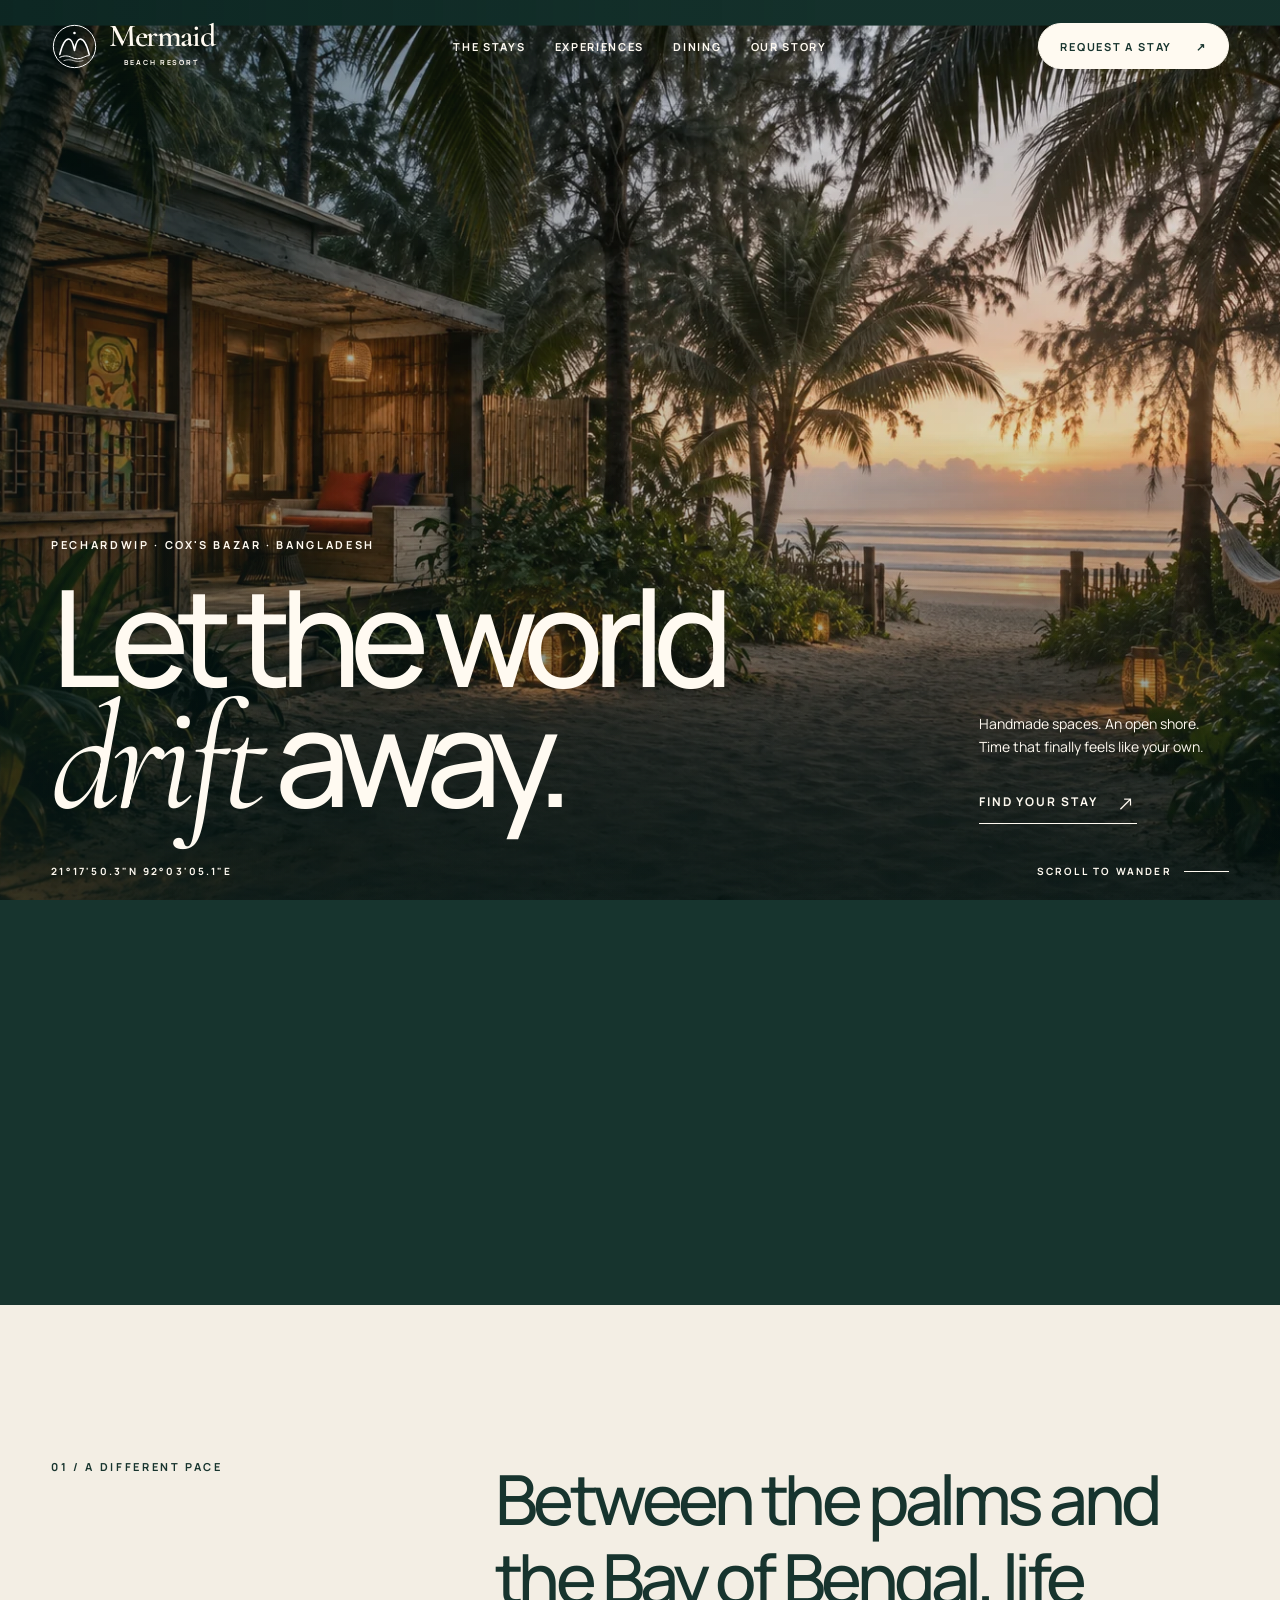
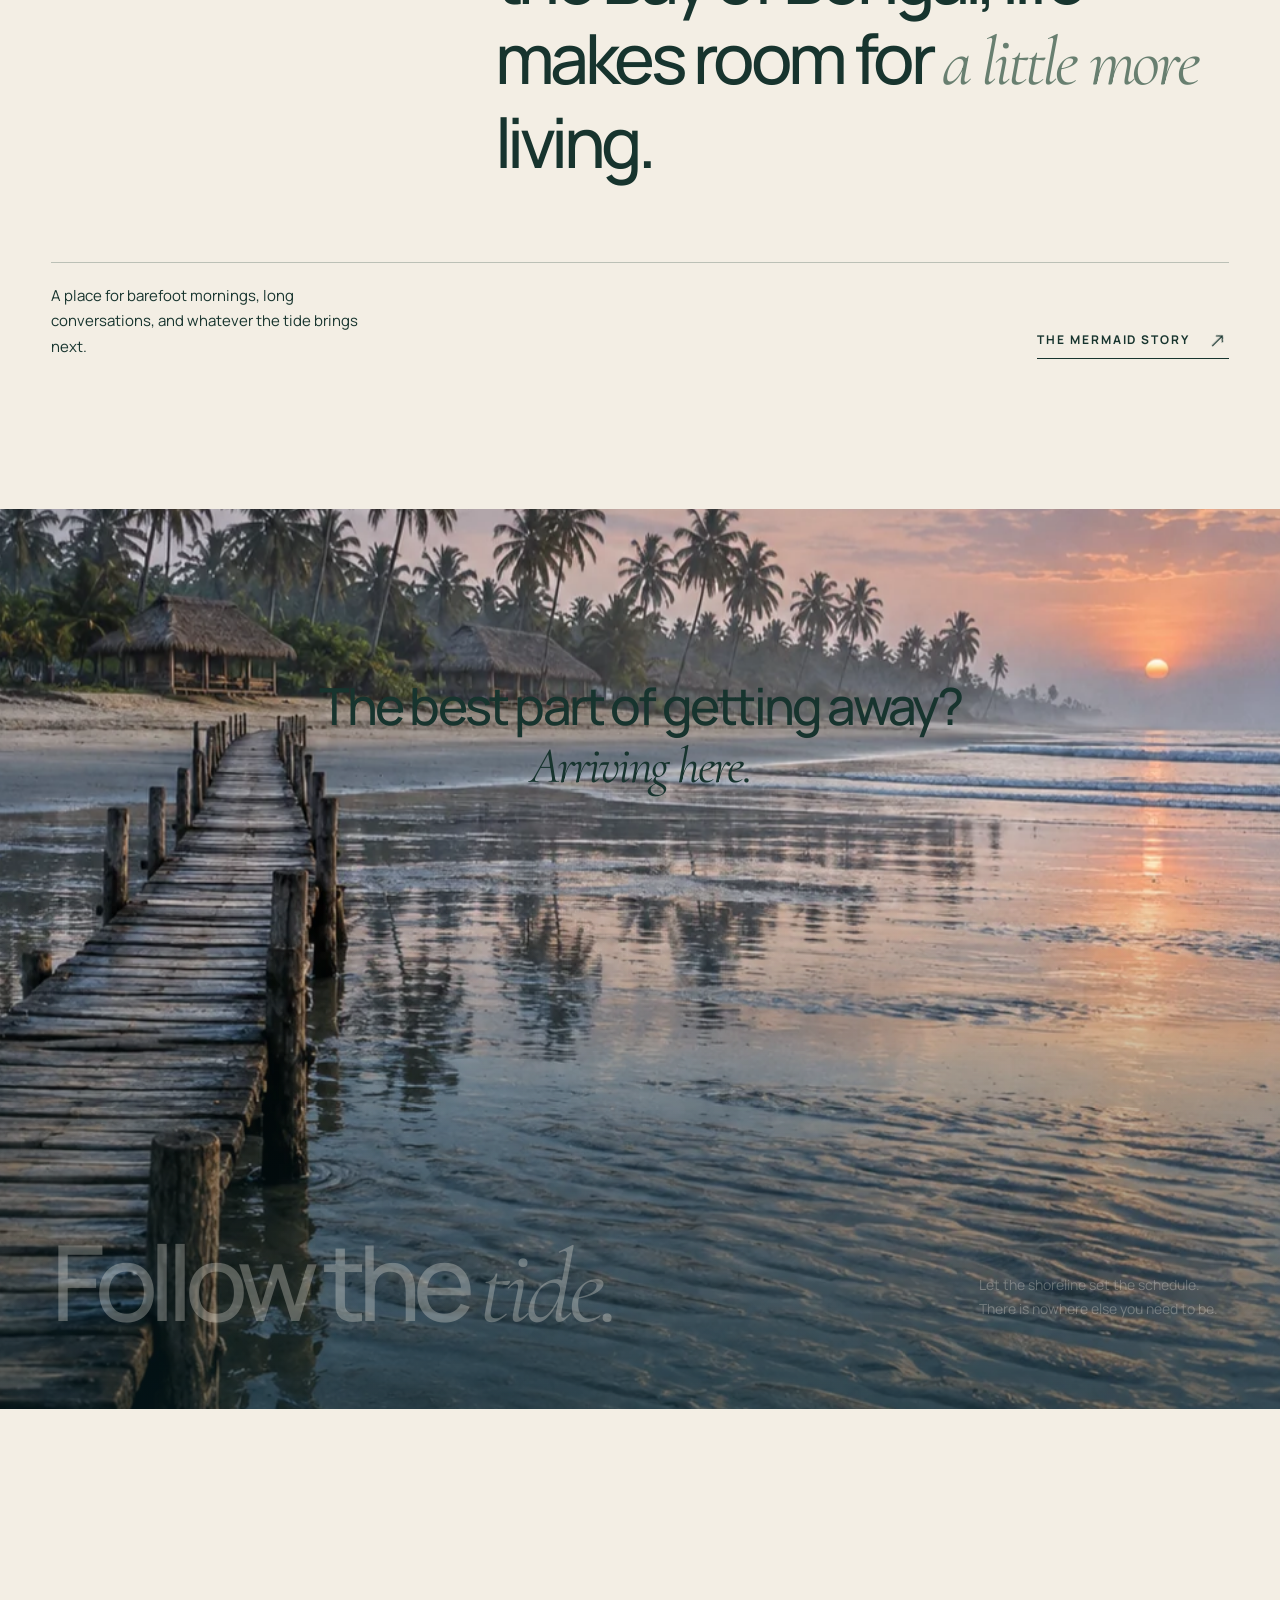
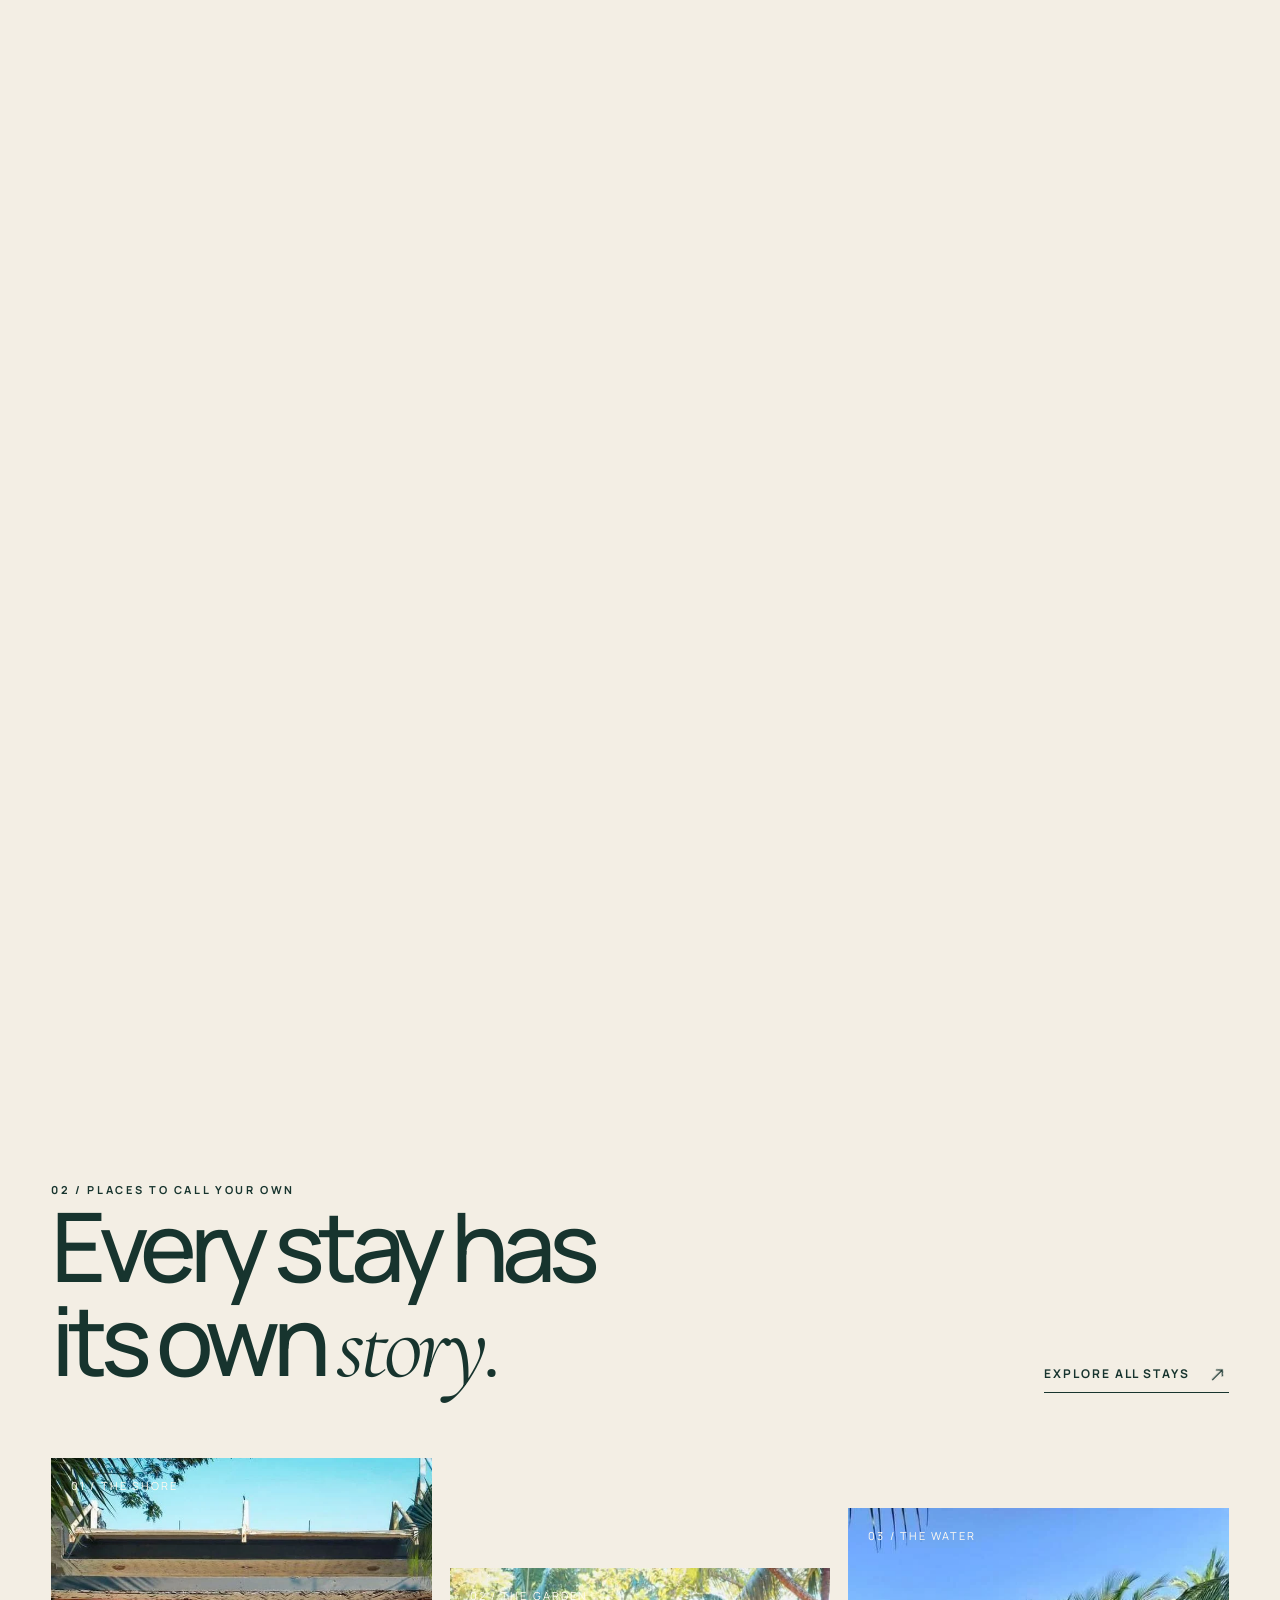
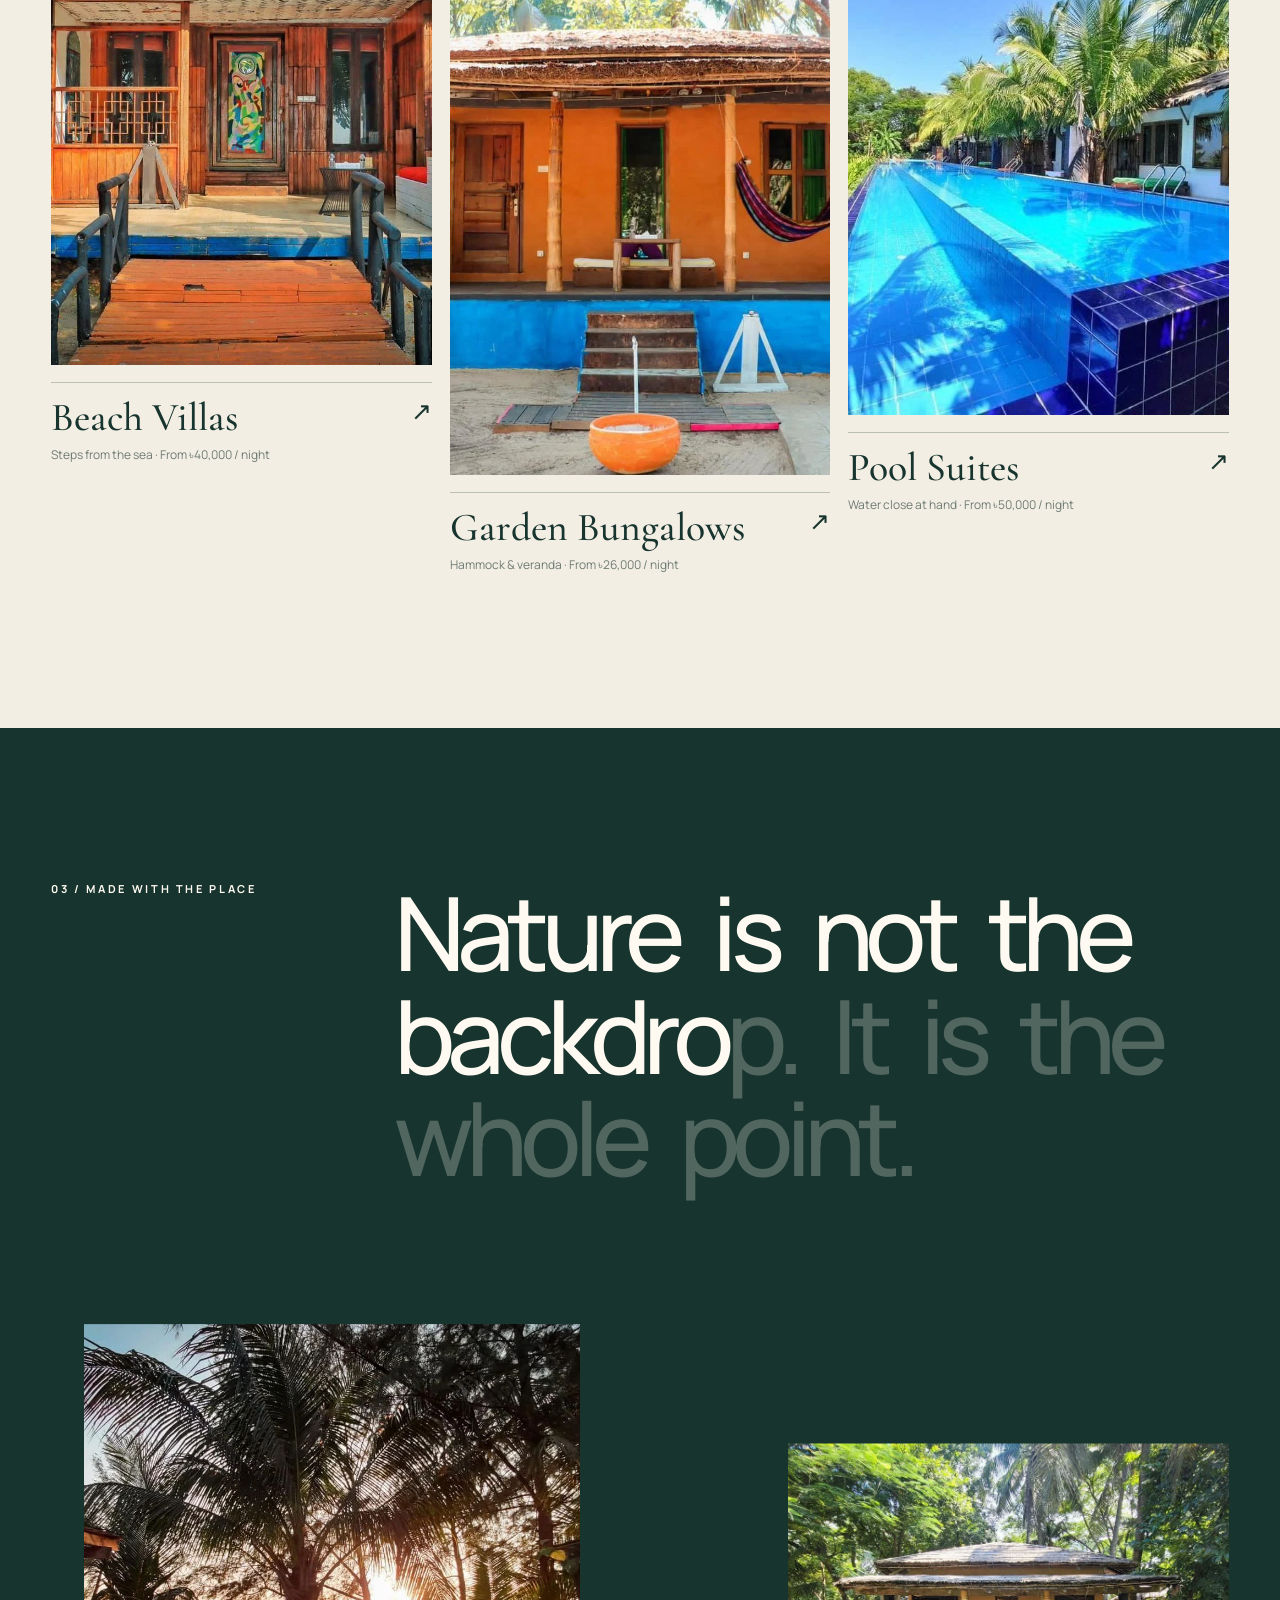
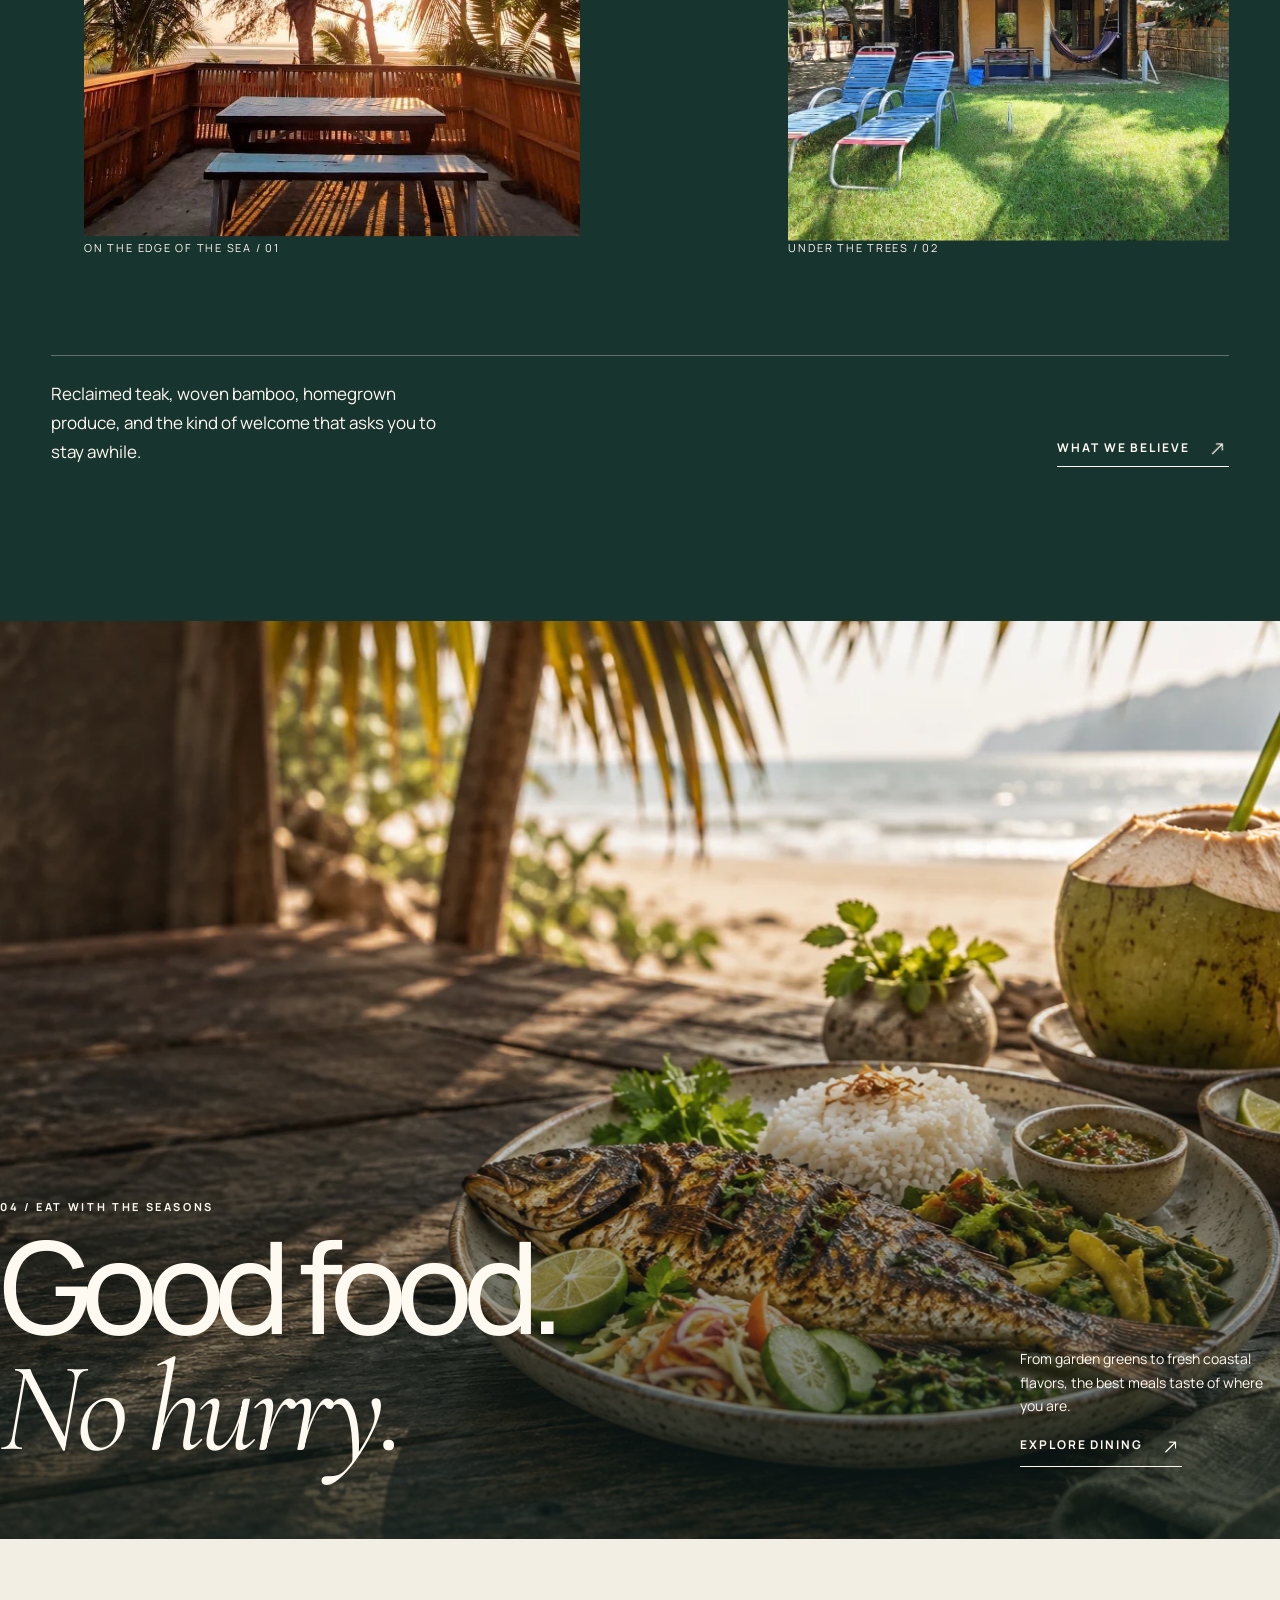
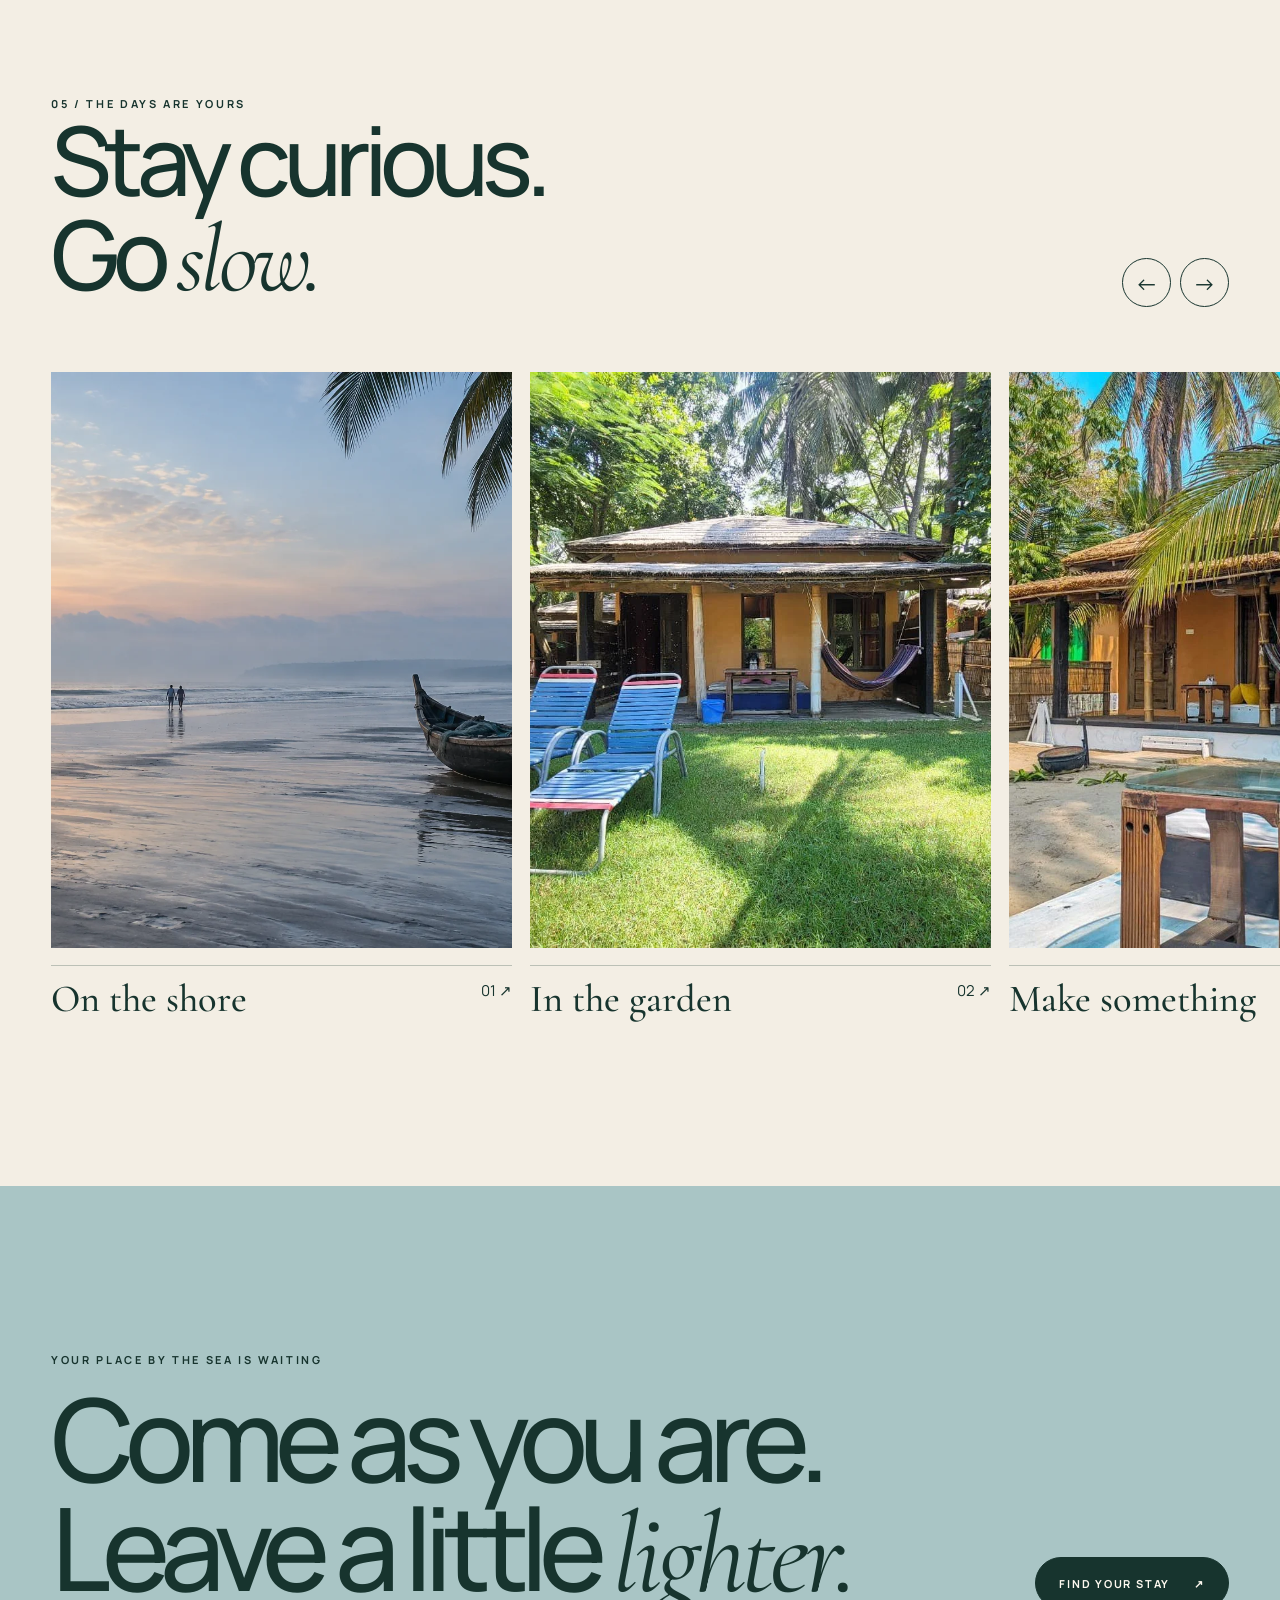
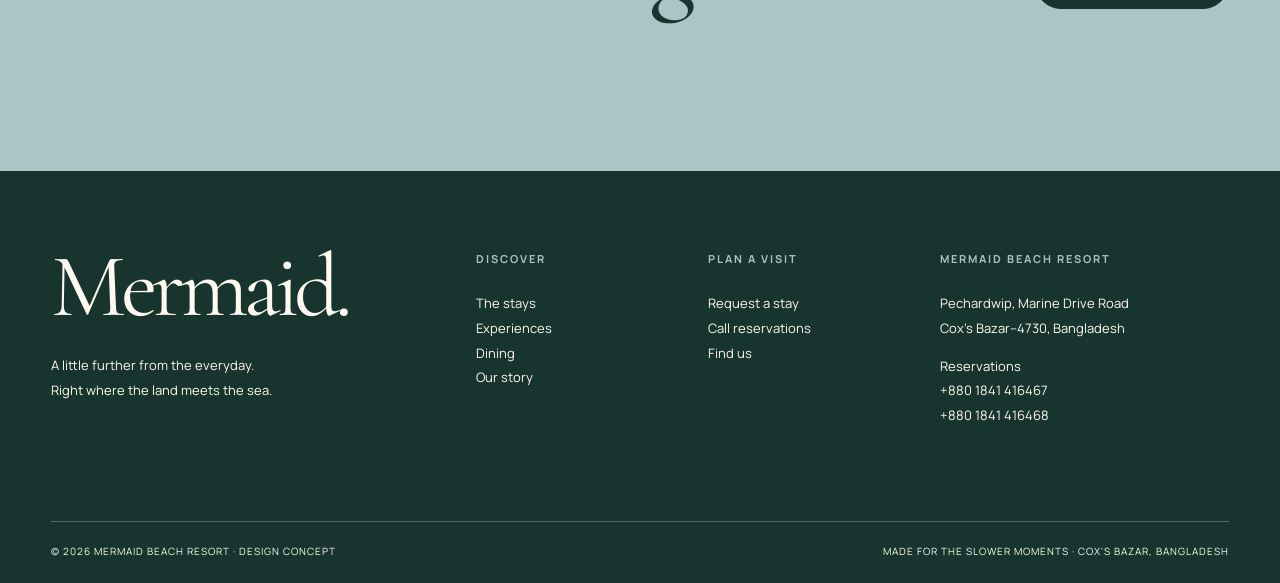
==== index.html @ ea6e07b0 "Build Mermaid Beach Resort redesign site" ====
<!doctype html>
<html lang="en">
<head>
  <meta charset="utf-8"><meta name="viewport" content="width=device-width,initial-scale=1">
  <meta name="theme-color" content="#17342e"><meta name="description" content="Mermaid Beach Resort in Cox's Bazar. Handmade villas, open sea, slow days and a stay shaped by nature.">
  <meta property="og:title" content="Mermaid Beach Resort — A little closer to quiet"><meta property="og:description" content="A nature-led beach retreat in Pechardwip, Cox's Bazar."><meta property="og:image" content="assets/img/01-dawn-hero.webp">
  <link rel="icon" href="assets/logo-mark.svg" type="image/svg+xml"><link rel="preconnect" href="https://fonts.googleapis.com"><link rel="preconnect" href="https://fonts.gstatic.com" crossorigin>
  <link rel="preload" as="image" href="assets/img/01-dawn-hero.webp"><link rel="stylesheet" href="css/tokens.css"><link rel="stylesheet" href="css/main.css">
  <title>Mermaid Beach Resort — Cox's Bazar</title>
</head>
<body data-page="home">
<header id="site-header"></header>
<main>
  <section class="hero" aria-labelledby="home-title">
    <div class="hero__sticky">
      <img class="hero__media" src="assets/img/01-dawn-hero.webp" alt="Campaign interpretation of a timber beach villa beneath palms at dawn" fetchpriority="high">
      <div class="hero__shade"></div>
      <div class="hero__content">
        <div><span class="eyebrow hero__eyebrow">Pechardwip · Cox's Bazar · Bangladesh</span><h1 id="home-title">Let the world<br><em class="serif">drift</em> away.</h1></div>
        <div class="hero__aside"><p>Handmade spaces. An open shore. Time that finally feels like your own.</p><a class="link-arrow" href="stays.html">Find your stay <span aria-hidden="true">→</span></a></div>
      </div>
      <div class="hero__bottom"><span>21°17'50.3"N 92°03'05.1"E</span><span class="hero__scroll">Scroll to wander</span></div>
    </div>
  </section>

  <section class="intro" aria-labelledby="welcome-title">
    <div class="container"><div class="intro__grid"><span class="eyebrow">01 / A different pace</span><p class="intro__copy reveal" id="welcome-title">Between the palms and the Bay of Bengal, life makes room for <em class="serif">a little more</em> living.</p></div><div class="intro__foot"><p>A place for barefoot mornings, long conversations, and whatever the tide brings next.</p><a class="link-arrow" href="story.html">The Mermaid story <span aria-hidden="true">→</span></a></div></div>
  </section>

  <section class="tide" aria-labelledby="tide-title">
    <div class="tide__sticky"><p class="tide__pretitle">The best part of getting away?<br><em class="serif">Arriving here.</em></p><div class="tide__portal"><img src="assets/img/02-tidal-shore.webp" alt="Campaign view of a quiet tidal shore at sunrise" loading="lazy"><div class="tide__overlay"></div></div><div class="tide__caption"><h2 id="tide-title">Follow the <em class="serif">tide.</em></h2><p>Let the shoreline set the schedule. There is nowhere else you need to be.</p></div></div>
  </section>

  <section class="stays-preview" aria-labelledby="stays-title">
    <div class="container"><div class="section-topline"><div><span class="eyebrow">02 / Places to call your own</span><h2 class="display reveal" id="stays-title">Every stay has<br>its own <em class="serif">story.</em></h2></div><a class="link-arrow" href="stays.html">Explore all stays <span aria-hidden="true">→</span></a></div>
      <div class="stays-grid">
        <a class="stay-tile" href="book.html?stay=beach-villa"><div class="stay-tile__media"><img src="assets/img/stay-beach-villa.webp" alt="Real photograph of a Mermaid Beach Villa timber entrance" loading="lazy"><span class="stay-tile__index">01 / THE SHORE</span></div><div class="stay-tile__info"><div><h3>Beach Villas</h3><p>Steps from the sea · From ৳40,000 / night</p></div><span aria-hidden="true">↗</span></div></a>
        <a class="stay-tile" href="book.html?stay=garden-bungalow"><div class="stay-tile__media"><img src="assets/img/stay-garden-bungalow.webp" alt="Real photograph of a Mermaid garden bungalow and its hammock" loading="lazy"><span class="stay-tile__index">02 / THE GARDEN</span></div><div class="stay-tile__info"><div><h3>Garden Bungalows</h3><p>Hammock & veranda · From ৳26,000 / night</p></div><span aria-hidden="true">↗</span></div></a>
        <a class="stay-tile" href="book.html?stay=pool-suite"><div class="stay-tile__media"><img src="assets/img/stay-pool-suite.webp" alt="Real photograph of the Mermaid pool and suite area" loading="lazy"><span class="stay-tile__index">03 / THE WATER</span></div><div class="stay-tile__info"><div><h3>Pool Suites</h3><p>Water close at hand · From ৳50,000 / night</p></div><span aria-hidden="true">↗</span></div></a>
      </div>
    </div>
  </section>

  <section class="ethos" aria-labelledby="ethos-title"><div class="container">
    <div class="ethos__head"><span class="eyebrow">03 / Made with the place</span><h2 id="ethos-title" data-char-emphasis>Nature is not the backdrop. It is the whole point.</h2></div>
    <div class="ethos__collage"><figure><img src="assets/img/story-villa-deck.webp" alt="Real beach-facing timber deck at Mermaid Beach Resort" loading="lazy" data-parallax="large"><figcaption>On the edge of the sea / 01</figcaption></figure><figure><img src="assets/img/story-garden.webp" alt="Real garden bungalow among trees at Mermaid Beach Resort" loading="lazy" data-parallax="small"><figcaption>Under the trees / 02</figcaption></figure></div>
    <div class="ethos__foot"><p>Reclaimed teak, woven bamboo, homegrown produce, and the kind of welcome that asks you to stay awhile.</p><a class="link-arrow" href="story.html">What we believe <span aria-hidden="true">→</span></a></div>
  </div></section>

  <section class="dining-feature" aria-labelledby="dining-title"><img class="dining-feature__image" src="assets/img/03-dining.webp" alt="Campaign photograph of a local fish meal beside the beach" loading="lazy"><div class="dining-feature__shade"></div><div class="dining-feature__content container"><div><span class="eyebrow">04 / Eat with the seasons</span><h2 id="dining-title">Good food.<br><em class="serif">No hurry.</em></h2></div><div class="dining-feature__right"><p>From garden greens to fresh coastal flavors, the best meals taste of where you are.</p><a class="link-arrow" href="dining.html">Explore dining <span aria-hidden="true">→</span></a></div></div></section>

  <section class="experiences" aria-labelledby="experience-title"><div class="container section-topline"><div><span class="eyebrow">05 / The days are yours</span><h2 class="display reveal" id="experience-title">Stay curious.<br>Go <em class="serif">slow.</em></h2></div><div class="rail-controls"><button type="button" data-rail-dir="-1" aria-label="Previous experiences">←</button><button type="button" data-rail-dir="1" aria-label="Next experiences">→</button></div></div>
    <div class="experience-rail" aria-label="Experience stories">
      <a class="experience-card" href="experiences.html#shore"><div class="experience-card__image"><img src="assets/img/04-coast.webp" alt="Campaign view of the quiet Cox's Bazar shoreline" loading="lazy"></div><div class="experience-card__meta"><h3>On the shore</h3><span>01 ↗</span></div></a>
      <a class="experience-card" href="experiences.html#garden"><div class="experience-card__image"><img src="assets/img/story-garden.webp" alt="Real garden and bungalow at Mermaid Beach Resort" loading="lazy"></div><div class="experience-card__meta"><h3>In the garden</h3><span>02 ↗</span></div></a>
      <a class="experience-card" href="experiences.html#make"><div class="experience-card__image"><img src="assets/img/story-hammock.webp" alt="Real outdoor seating and hammock space at Mermaid Beach Resort" loading="lazy"></div><div class="experience-card__meta"><h3>Make something</h3><span>03 ↗</span></div></a>
      <a class="experience-card" href="experiences.html#water"><div class="experience-card__image"><img src="assets/img/story-pool.webp" alt="Real swimming pool at Mermaid Beach Resort" loading="lazy"></div><div class="experience-card__meta"><h3>Into the blue</h3><span>04 ↗</span></div></a>
    </div>
  </section>

  <section class="footer-cta" aria-labelledby="home-cta"><div class="container footer-cta__grid"><div><span class="eyebrow">Your place by the sea is waiting</span><h2 id="home-cta">Come as you are.<br>Leave a little <em class="serif">lighter.</em></h2></div><a class="button button--dark" href="book.html">Find your stay <span aria-hidden="true">↗</span></a></div></section>
</main>
<footer id="site-footer"></footer>
<script defer src="assets/vendor/gsap.min.js"></script><script defer src="assets/vendor/ScrollTrigger.min.js"></script><script defer src="assets/vendor/lenis.min.js"></script><script defer src="js/main.js"></script>
</body></html>
---- css/tokens.css ----
:root {
  --color-primary: #17342e;
  --color-secondary: #f3eee4;
  --color-white: #fffaf1;
  --color-hotels: #687f70;
  --color-gastro: #c89c80;
  --color-leisure: #a9c5c5;
  --color-origins: #4f5644;
  --color-tertiary: #c98965;
  --color-muted: #6e7b73;
  --font-sans: "Manrope", Arial, sans-serif;
  --font-serif: "Cormorant Garamond", Georgia, serif;
  --ease-out: cubic-bezier(.05,.76,.38,1.015);
  --expo-in: cubic-bezier(.7,0,.84,0);
  --expo-in-out: cubic-bezier(.895,0,.18,1);
  --expo-out: cubic-bezier(.16,1,.3,1);
  --space-edge: clamp(22px, 4vw, 72px);
  --space-section: clamp(88px, 12vw, 210px);
  --text-body: clamp(15px, 1.08vw, 18px);
  --text-label: 11px;
  --text-display: clamp(76px, 10vw, 160px);
  --text-section: clamp(56px, 7.5vw, 118px);
}
---- css/main.css ----
@import url('https://fonts.googleapis.com/css2?family=Cormorant+Garamond:ital,wght@0,500;0,600;1,400;1,500&family=Manrope:wght@400;500;600;700&display=swap');
@import url('../assets/vendor/lenis.css');

*,*::before,*::after{box-sizing:border-box}
html{scroll-behavior:smooth}
html.lenis,html.lenis body{height:auto}
.lenis.lenis-smooth{scroll-behavior:auto!important}
body{margin:0;background:var(--color-secondary);color:var(--color-primary);font-family:var(--font-sans);font-size:var(--text-body);-webkit-font-smoothing:antialiased}
body.menu-open{overflow:hidden}
img{display:block;max-width:100%}
button,input,select,textarea{font:inherit}
button{cursor:pointer}
a{color:inherit;text-decoration:none}
:focus-visible{outline:2px solid var(--color-tertiary);outline-offset:4px}
::selection{background:var(--color-tertiary);color:var(--color-primary)}
.sr-only{position:absolute;width:1px;height:1px;padding:0;margin:-1px;overflow:hidden;clip:rect(0,0,0,0);white-space:nowrap;border:0}
.container{width:min(100% - 2*var(--space-edge),1540px);margin-inline:auto}
.eyebrow,.label{font-size:var(--text-label);font-weight:700;letter-spacing:.24em;text-transform:uppercase;line-height:1.5}
.serif{font-family:var(--font-serif);font-style:italic;font-weight:400;letter-spacing:-.045em}
.display{font-size:var(--text-section);font-weight:500;letter-spacing:-.075em;line-height:.98;margin:0}
.body-copy{font-size:clamp(16px,1.4vw,21px);line-height:1.7;max-width:44ch}
.link-arrow{display:inline-flex;align-items:center;gap:16px;font-size:12px;font-weight:700;letter-spacing:.16em;text-transform:uppercase;padding-bottom:10px;border-bottom:1px solid currentColor;transition:gap .4s var(--expo-out)}
.link-arrow:hover{gap:26px}
.link-arrow span:last-child{font-size:21px;font-weight:400;line-height:.5;transform:rotate(-45deg);display:inline-block}
.button{display:inline-flex;align-items:center;justify-content:center;gap:24px;border:1px solid currentColor;border-radius:999px;padding:16px 23px;min-height:52px;font-size:11px;font-weight:700;letter-spacing:.16em;text-transform:uppercase;transition:background .4s var(--expo-out),color .4s var(--expo-out),transform .4s var(--expo-out)}
.button:hover{transform:translateY(-3px)}
.button--dark{background:var(--color-primary);color:var(--color-white);border-color:var(--color-primary)}
.button--dark:hover{background:var(--color-hotels);border-color:var(--color-hotels)}
.button--light{background:var(--color-white);color:var(--color-primary);border-color:var(--color-white)}
.button--outline-light{color:var(--color-white)}

/* Global chrome — Rosa §00 + Amrit Palace §00 */
.site-header{position:fixed;z-index:100;top:0;left:0;right:0;height:92px;display:grid;grid-template-columns:1fr auto 1fr;align-items:center;gap:24px;padding:0 var(--space-edge);transition:height .4s var(--expo-out),background .4s var(--expo-out),color .4s var(--expo-out),transform .6s var(--expo-out);color:var(--color-primary)}
.site-header.is-hero{color:var(--color-white)}
.site-header.is-solid{height:76px;background:rgba(243,238,228,.94);backdrop-filter:blur(18px);box-shadow:0 1px 0 rgba(23,52,46,.11)}
.site-header.is-hidden{transform:translateY(-110%)}
.brand{display:inline-flex;align-items:center;gap:11px;min-width:max-content;width:max-content}
.brand__mark{width:47px;height:47px;object-fit:contain;transition:filter .4s var(--expo-out)}
.site-header.is-hero .brand__mark{filter:brightness(0) invert(1)}
.brand__text{font-family:var(--font-serif);font-size:32px;font-weight:600;letter-spacing:-.045em;line-height:.75}
.brand__text small{display:block;margin-top:11px;font-family:var(--font-sans);font-size:7px;font-style:normal;font-weight:700;letter-spacing:.27em;line-height:1.2;text-align:center}
.desktop-nav{display:flex;align-items:center;gap:clamp(18px,2.3vw,37px)}
.desktop-nav a{font-size:11px;font-weight:700;letter-spacing:.15em;text-transform:uppercase;position:relative;padding:10px 0}
.desktop-nav a::after{content:"";position:absolute;left:0;right:100%;bottom:5px;height:1px;background:currentColor;transition:right .4s var(--expo-out)}
.desktop-nav a:hover::after,.desktop-nav a[aria-current=page]::after{right:0}
.header-actions{display:flex;align-items:center;justify-self:end;gap:20px}
.header-book{background:var(--color-white);color:var(--color-primary);border-color:var(--color-white);padding:14px 21px;min-height:46px}
.site-header.is-solid .header-book{background:var(--color-primary);border-color:var(--color-primary);color:var(--color-white)}
.menu-toggle{display:none;align-items:center;gap:10px;background:none;border:0;color:inherit;font-size:11px;text-transform:uppercase;letter-spacing:.18em;font-weight:700;padding:10px}
.menu-toggle__lines{width:22px;display:grid;gap:5px}
.menu-toggle__lines span{display:block;width:100%;height:1px;background:currentColor;transition:transform .3s,opacity .3s}
.menu-open .menu-toggle__lines span:first-child{transform:translateY(3px) rotate(45deg)}
.menu-open .menu-toggle__lines span:last-child{transform:translateY(-3px) rotate(-45deg)}
.mobile-menu{position:fixed;z-index:90;inset:0;background:var(--color-primary);color:var(--color-white);display:flex;flex-direction:column;justify-content:center;padding:100px var(--space-edge) 40px;visibility:hidden;opacity:0;transform:translateY(-2%);transition:opacity .5s var(--expo-out),transform .5s var(--expo-out),visibility .5s}
.mobile-menu.is-open{visibility:visible;opacity:1;transform:none}
.mobile-menu nav{display:grid;gap:4px}
.mobile-menu nav a{font-family:var(--font-serif);font-size:clamp(44px,12vw,75px);line-height:1.06;border-bottom:1px solid rgba(255,250,241,.25)}
.mobile-menu__foot{margin-top:50px;font-size:12px;line-height:1.9}
.mobile-book{display:none}
.scroll-progress{position:fixed;z-index:80;top:0;left:0;width:0;height:2px;background:var(--color-tertiary);pointer-events:none}

/* Home §01 — cinematic opening from Rosa §01 */
.hero{height:145svh;position:relative;background:var(--color-primary);color:var(--color-white)}
.hero__sticky{height:100svh;position:sticky;top:0;overflow:hidden}
.hero__media,.hero__shade{position:absolute;inset:0;width:100%;height:100%}
.hero__media{object-fit:cover;object-position:center 45%}
.hero__shade{background:linear-gradient(90deg,rgba(4,26,24,.51) 0%,rgba(4,26,24,.13) 64%),linear-gradient(0deg,rgba(4,26,24,.6),transparent 52%)}
.hero__content{position:absolute;z-index:2;inset:auto var(--space-edge) 8.5vh;display:grid;grid-template-columns:minmax(0,1fr) 250px;gap:40px;align-items:end}
.hero__eyebrow{display:block;margin-bottom:26px}
.hero h1{font-size:clamp(78px,10.5vw,168px);line-height:.85;letter-spacing:-.085em;font-weight:500;margin:0;max-width:1050px}
.hero h1 .serif{font-size:1.14em}
.hero__aside{align-self:end;max-width:240px;font-size:14px;line-height:1.7}
.hero__aside p{margin:0 0 30px}
.hero__bottom{position:absolute;z-index:2;left:var(--space-edge);right:var(--space-edge);bottom:22px;display:flex;justify-content:space-between;font-size:10px;font-weight:700;letter-spacing:.22em;text-transform:uppercase}
.hero__scroll{display:flex;align-items:center;gap:12px}
.hero__scroll::after{content:"";width:45px;height:1px;background:currentColor}

/* Home §02 — paragraph headline from Rosa §03 */
.intro{padding:var(--space-section) 0 150px;min-height:80vh}
.intro__grid{display:grid;grid-template-columns:1fr 2fr;gap:6vw}
.intro__copy{font-size:clamp(37px,5.4vw,81px);line-height:1.15;letter-spacing:-.065em;font-weight:500;max-width:1100px;margin:0}
.intro__copy .serif{color:var(--color-hotels)}
.intro__foot{display:flex;justify-content:space-between;align-items:end;margin-top:80px;border-top:1px solid rgba(23,52,46,.25);padding-top:20px;gap:30px}
.intro__foot p{max-width:36ch;margin:0;font-size:15px;line-height:1.7}

/* Home §03 — tide portal from Rosa §01 and Serotoninn M07-c/d */
.tide{height:235svh;position:relative;background:var(--color-secondary)}
.tide__sticky{position:sticky;top:0;height:100svh;overflow:hidden;display:grid;place-items:center}
.tide__pretitle{position:absolute;z-index:1;top:13vh;text-align:center;max-width:800px;font-size:clamp(30px,4vw,60px);font-weight:500;line-height:1.1;letter-spacing:-.055em;padding-inline:24px}
.tide__portal{position:absolute;inset:0;clip-path:circle(150% at 50% 52%)}
.tide__portal img{width:100%;height:100%;object-fit:cover;object-position:center 55%}
.tide__overlay{position:absolute;inset:0;background:linear-gradient(0deg,rgba(6,33,39,.55),transparent 60%)}
.tide__caption{position:absolute;z-index:2;bottom:11vh;left:var(--space-edge);right:var(--space-edge);color:var(--color-white);display:flex;justify-content:space-between;align-items:end;gap:30px}
.tide__caption h2{font-size:clamp(50px,8.2vw,126px);line-height:.9;letter-spacing:-.08em;font-weight:500;margin:0;max-width:880px}
.tide__caption p{max-width:250px;font-size:14px;line-height:1.7}

/* Home §04 / Stays — property cards from Rosa §02 */
.stays-preview{padding:var(--space-section) 0;background:var(--color-secondary)}
.section-topline{display:flex;align-items:end;justify-content:space-between;gap:30px;margin-bottom:65px}
.section-topline .display{max-width:900px}
.stays-grid{display:grid;grid-template-columns:repeat(3,minmax(0,1fr));gap:18px;align-items:start}
.stay-tile{display:block}
.stay-tile:nth-child(2){margin-top:110px}
.stay-tile:nth-child(3){margin-top:50px}
.stay-tile__media{position:relative;aspect-ratio:3/4;overflow:hidden;background:#d7d3c6}
.stay-tile__media img{height:100%;width:100%;object-fit:cover;transition:transform 1.4s var(--expo-out)}
.stay-tile:hover .stay-tile__media img{transform:scale(1.06)}
.stay-tile__index{position:absolute;top:20px;left:20px;color:var(--color-white);font-size:11px;letter-spacing:.19em}
.stay-tile__info{border-top:1px solid rgba(23,52,46,.25);margin-top:17px;padding-top:15px;display:flex;justify-content:space-between;gap:20px}
.stay-tile__info h3{font-family:var(--font-serif);font-size:clamp(28px,3.1vw,48px);font-weight:500;line-height:1;margin:0 0 7px}
.stay-tile__info p{font-size:12px;line-height:1.6;margin:0;color:var(--color-muted)}
.stay-tile__info span{font-size:25px;line-height:1}

/* Home §05 — one dark chapter from Rosa §05 */
.ethos{padding:var(--space-section) 0;background:var(--color-primary);color:var(--color-white);overflow:hidden}
.ethos__head{display:grid;grid-template-columns:1fr 3fr;gap:5vw;align-items:start}
.ethos__head h2{font-size:clamp(55px,8vw,128px);line-height:1;letter-spacing:-.075em;font-weight:500;max-width:1150px;margin:0}
.ethos__head h2 .word{display:inline-block;white-space:nowrap;margin-right:.22em}
.ethos__head h2 .serif{color:var(--color-leisure)}
.ethos__collage{display:grid;grid-template-columns:1.2fr .8fr;gap:6vw;align-items:end;margin-top:110px}
.ethos__collage figure{margin:0}
.ethos__collage figure:first-child{width:75%;margin-left:5%}
.ethos__collage figure:last-child{width:100%;margin-top:130px}
.ethos__collage img{width:100%;height:clamp(320px,40vw,650px);object-fit:cover}
.ethos__collage figure:last-child img{height:clamp(250px,31vw,450px)}
.ethos__collage figcaption{font-size:11px;text-transform:uppercase;letter-spacing:.16em;margin-top:15px}
.ethos__foot{display:flex;justify-content:space-between;align-items:end;gap:30px;border-top:1px solid rgba(255,250,241,.3);margin-top:100px;padding-top:24px}
.ethos__foot p{max-width:40ch;font-size:17px;line-height:1.7;margin:0}

/* Home §06 — sensory dining from Rosa §07 */
.dining-feature{min-height:102svh;position:relative;display:flex;align-items:end;background:var(--color-gastro);color:var(--color-white);overflow:hidden}
.dining-feature__image,.dining-feature__shade{position:absolute;inset:0;width:100%;height:100%}
.dining-feature__image{object-fit:cover}
.dining-feature__shade{background:linear-gradient(0deg,rgba(13,31,29,.72),transparent 65%)}
.dining-feature__content{position:relative;z-index:2;width:100%;padding-bottom:8vh;display:flex;align-items:end;justify-content:space-between;gap:40px}
.dining-feature h2{font-size:clamp(65px,10vw,150px);line-height:.9;letter-spacing:-.08em;font-weight:500;margin:12px 0 0}
.dining-feature__right{max-width:260px;font-size:14px;line-height:1.7}

/* Home §07 — experience rail from Rosa §08 */
.experiences{padding:var(--space-section) 0;background:var(--color-secondary)}
.experience-rail{display:flex;gap:18px;overflow-x:auto;scroll-snap-type:x mandatory;overscroll-behavior-inline:contain;scrollbar-width:none;padding:0 var(--space-edge) 14px;cursor:grab}
.experience-rail::-webkit-scrollbar{display:none}
.experience-rail.is-dragging{cursor:grabbing;scroll-snap-type:none}
.experience-card{min-width:min(36vw,510px);max-width:510px;scroll-snap-align:center;display:block}
.experience-card__image{aspect-ratio:4/5;overflow:hidden;background:#d9d4ca}
.experience-card__image img{width:100%;height:100%;object-fit:cover;transition:transform 1.4s var(--expo-out)}
.experience-card:hover img{transform:scale(1.05)}
.experience-card__meta{display:flex;justify-content:space-between;margin-top:17px;border-top:1px solid rgba(23,52,46,.25);padding-top:14px}
.experience-card h3{font-family:var(--font-serif);font-size:clamp(30px,3vw,45px);font-weight:500;line-height:1;margin:0}
.rail-controls{display:flex;gap:9px}
.rail-controls button{width:49px;height:49px;border-radius:50%;border:1px solid var(--color-primary);background:none;color:var(--color-primary);font-size:23px;transition:background .4s,color .4s}
.rail-controls button:hover{background:var(--color-primary);color:var(--color-white)}

/* Subpage hero and editorial chapters */
.page-hero{min-height:88svh;position:relative;color:var(--color-white);background:var(--color-primary);display:flex;align-items:end;overflow:hidden}
.page-hero--short{min-height:65svh}
.page-hero__media,.page-hero__shade{position:absolute;inset:0;width:100%;height:100%}
.page-hero__media{object-fit:cover}
.page-hero__shade{background:linear-gradient(0deg,rgba(7,30,29,.78),rgba(7,30,29,.12) 65%),linear-gradient(90deg,rgba(7,30,29,.25),transparent)}
.page-hero__content{position:relative;z-index:2;padding-bottom:8vh}
.page-hero h1{font-size:clamp(72px,10vw,158px);font-weight:500;letter-spacing:-.085em;line-height:.88;margin:20px 0 0;max-width:1100px}
.page-hero__bottom{display:flex;justify-content:space-between;align-items:end;gap:25px;margin-top:35px}
.page-hero__bottom p{font-size:15px;line-height:1.7;max-width:400px;margin:0}
.editorial-intro{padding:var(--space-section) 0;display:grid;grid-template-columns:1fr 2fr;gap:7vw}
.editorial-intro p{font-size:clamp(31px,4.4vw,68px);line-height:1.17;letter-spacing:-.055em;margin:0;max-width:950px}
.editorial-intro p .serif{color:var(--color-hotels)}
.page-section{padding:var(--space-section) 0}
.page-section--light{background:var(--color-white)}
.page-section--dark{background:var(--color-primary);color:var(--color-white)}
.two-col{display:grid;grid-template-columns:1fr 1fr;gap:clamp(30px,6vw,110px);align-items:center}
.two-col--reverse > :first-child{order:2}
.two-col__image{width:100%;aspect-ratio:4/5;object-fit:cover}
.two-col__copy .display{margin:16px 0 30px}
.two-col__copy p{line-height:1.75;max-width:48ch}
.feature-meta{display:flex;gap:30px;flex-wrap:wrap;border-top:1px solid currentColor;padding-top:18px;margin-top:35px;font-size:11px;font-weight:700;text-transform:uppercase;letter-spacing:.13em}
.section-divider{height:1px;background:rgba(23,52,46,.2);margin:0 var(--space-edge)}

/* Stays catalogue */
.filter-row{display:flex;flex-wrap:wrap;gap:9px;margin-bottom:70px}
.filter-row button{border:1px solid rgba(23,52,46,.3);background:transparent;color:var(--color-primary);border-radius:999px;padding:13px 18px;font-size:11px;text-transform:uppercase;letter-spacing:.16em;font-weight:700;transition:background .35s,color .35s}
.filter-row button:hover,.filter-row button.is-active{background:var(--color-primary);color:var(--color-white)}
.stay-list{display:grid;gap:150px}
.stay-entry{display:grid;grid-template-columns:1.15fr .85fr;gap:clamp(30px,7vw,120px);align-items:center}
.stay-entry:nth-child(even) .stay-entry__media{order:2}
.stay-entry[hidden]{display:none}
.stay-entry__media{position:relative;overflow:hidden}
.stay-entry__media img{width:100%;aspect-ratio:6/5;object-fit:cover;transition:transform 1.4s var(--expo-out)}
.stay-entry:hover img{transform:scale(1.035)}
.stay-entry__media span{position:absolute;top:18px;left:18px;color:var(--color-white);font-size:12px;letter-spacing:.2em}
.stay-entry__copy h2{font-family:var(--font-serif);font-size:clamp(51px,6vw,92px);font-weight:500;line-height:.95;letter-spacing:-.045em;margin:16px 0 24px}
.stay-entry__copy p{line-height:1.75;max-width:47ch}
.stay-entry__details{display:flex;flex-wrap:wrap;gap:10px;margin:25px 0}
.stay-entry__details span{border:1px solid rgba(23,52,46,.2);border-radius:50px;padding:9px 12px;font-size:11px}
.stay-entry__bottom{display:flex;align-items:end;justify-content:space-between;gap:20px;border-top:1px solid rgba(23,52,46,.25);padding-top:20px;margin-top:35px}
.stay-entry__price{font-family:var(--font-serif);font-size:34px;line-height:.9}
.stay-entry__price small{display:block;font-family:var(--font-sans);font-size:10px;letter-spacing:.12em;text-transform:uppercase;margin-bottom:7px}
.pricing-note{font-size:12px;line-height:1.6;color:var(--color-muted);margin-top:95px}

/* Experiences / Dining / Story editorial systems */
.story-grid{display:grid;grid-template-columns:1fr 1fr;gap:clamp(20px,4vw,70px);align-items:start}
.story-grid figure{margin:0}
.story-grid figure:nth-child(even){margin-top:120px}
.story-grid img{width:100%;aspect-ratio:4/5;object-fit:cover}
.story-grid figcaption{margin-top:13px;font-size:11px;font-weight:700;letter-spacing:.17em;text-transform:uppercase}
.editorial-quote{padding:var(--space-section) var(--space-edge);text-align:center;background:var(--color-leisure)}
.editorial-quote p{font-family:var(--font-serif);font-style:italic;font-size:clamp(49px,7vw,105px);letter-spacing:-.05em;line-height:.98;margin:0 auto;max-width:15ch}
.package-grid{display:grid;grid-template-columns:repeat(2,minmax(0,1fr));gap:1px;background:rgba(23,52,46,.2);border:1px solid rgba(23,52,46,.2)}
.package-card{background:var(--color-secondary);padding:clamp(30px,4vw,65px);min-height:320px;display:flex;flex-direction:column;align-items:flex-start}
.package-card h3{font-family:var(--font-serif);font-size:clamp(40px,5vw,70px);line-height:1;margin:20px 0 12px;font-weight:500}
.package-card p{max-width:45ch;line-height:1.7}
.package-card .link-arrow{margin-top:auto}
.numbered-list{list-style:none;padding:0;margin:60px 0 0}
.numbered-list li{display:grid;grid-template-columns:90px 1fr;gap:25px;border-top:1px solid rgba(23,52,46,.25);padding:30px 0;font-size:clamp(25px,3vw,44px);letter-spacing:-.04em}
.numbered-list li small{font-size:11px;letter-spacing:.15em;align-self:start;text-transform:uppercase}

/* Booking solution */
.booking-page{background:var(--color-secondary)}
.booking-shell{padding:150px 0 var(--space-section);display:grid;grid-template-columns:minmax(0,1.5fr) minmax(300px,.7fr);gap:clamp(40px,7vw,130px);align-items:start}
.booking-head h1{font-size:clamp(61px,7.4vw,116px);letter-spacing:-.075em;line-height:.94;margin:20px 0 24px;font-weight:500}
.booking-head p{line-height:1.7;max-width:55ch}
.booking-form{margin-top:70px;display:grid;gap:52px}
.form-step{border-top:1px solid rgba(23,52,46,.28);padding-top:20px}
.form-step__head{display:flex;align-items:baseline;gap:28px;margin-bottom:25px}
.form-step__head span{font-size:11px;letter-spacing:.15em}
.form-step__head h2{font-family:var(--font-serif);font-size:clamp(36px,4vw,61px);font-weight:500;line-height:1;margin:0}
.field-grid{display:grid;grid-template-columns:1fr 1fr;gap:18px}
.field-grid .field--full{grid-column:1/-1}
.field{display:grid;gap:10px}
.field label{font-size:11px;font-weight:700;letter-spacing:.16em;text-transform:uppercase}
.field input,.field select,.field textarea{width:100%;border:1px solid rgba(23,52,46,.28);background:rgba(255,250,241,.6);color:var(--color-primary);padding:17px 16px;border-radius:0;outline:none;min-height:58px}
.field textarea{min-height:150px;resize:vertical}
.field input:focus,.field select:focus,.field textarea:focus{border-color:var(--color-primary);box-shadow:0 0 0 1px var(--color-primary)}
.field__hint{font-size:12px;color:var(--color-muted);line-height:1.5}
.booking-summary{position:sticky;top:112px;background:var(--color-primary);color:var(--color-white);padding:clamp(28px,3vw,50px)}
.booking-summary__image{width:100%;aspect-ratio:5/4;object-fit:cover;margin:25px 0}
.booking-summary h2{font-family:var(--font-serif);font-size:clamp(38px,4vw,55px);font-weight:500;line-height:1;margin:0 0 20px}
.summary-line{display:flex;justify-content:space-between;gap:15px;padding:15px 0;border-top:1px solid rgba(255,250,241,.25);font-size:12px}
.summary-line strong{font-weight:600;text-align:right}
.summary-total{font-family:var(--font-serif);font-size:39px;font-weight:500;line-height:1.2}
.summary-note,.booking-disclaimer{font-size:12px;line-height:1.65;opacity:.8}
.booking-warning{color:#9b452c;font-size:13px;line-height:1.5;min-height:20px}
.booking-submit{width:100%;border:0;margin-top:10px}
.booking-help{display:flex;flex-wrap:wrap;gap:25px;margin-top:40px;font-size:13px}

/* Footer */
.footer-cta{padding:var(--space-section) 0;background:var(--color-leisure);min-height:65svh;display:flex;align-items:center}
.footer-cta__grid{display:grid;grid-template-columns:1fr auto;gap:50px;align-items:end}
.footer-cta h2{font-size:clamp(65px,9vw,145px);line-height:.94;letter-spacing:-.08em;font-weight:500;max-width:1050px;margin:15px 0 0}
.site-footer{background:var(--color-primary);color:var(--color-white);padding:80px 0 25px}
.footer-grid{display:grid;grid-template-columns:2fr 1fr 1fr 1.5fr;gap:40px}
.site-footer .footer-brand{font-family:var(--font-serif);font-size:clamp(53px,7vw,110px);line-height:.8;letter-spacing:-.06em;margin:0 0 30px}
.site-footer h3{font-size:11px;text-transform:uppercase;letter-spacing:.18em;font-weight:700;margin:0 0 25px;color:var(--color-leisure)}
.site-footer p,.site-footer li{font-size:13px;line-height:1.9;max-width:35ch}
.site-footer ul{list-style:none;padding:0;margin:0}
.site-footer a:hover{color:var(--color-tertiary)}
.footer-bottom{border-top:1px solid rgba(255,250,241,.25);display:flex;justify-content:space-between;gap:20px;padding-top:22px;margin-top:80px;font-size:10px;letter-spacing:.1em;text-transform:uppercase}

@media(max-width:1050px){
  .desktop-nav{gap:16px}.desktop-nav a{font-size:10px}.brand__text{font-size:28px}.brand__mark{width:40px;height:40px}
  .hero__content{grid-template-columns:minmax(0,1fr) 180px}.hero h1{font-size:10vw}
  .experience-card{min-width:45vw}
}
@media(max-width:800px){
  .site-header{height:76px;grid-template-columns:1fr auto}.desktop-nav,.header-book{display:none}.menu-toggle{display:flex}.site-header.is-solid{height:70px}
  .mobile-book{display:flex;position:fixed;z-index:85;bottom:15px;left:50%;transform:translateX(-50%);width:calc(100% - 30px);justify-content:space-between;box-shadow:0 12px 45px rgba(10,35,30,.25)}
  .hero{height:125svh}.hero__content{grid-template-columns:1fr;gap:0;bottom:12vh}.hero h1{font-size:clamp(68px,12vw,105px)}.hero__aside{display:none}
  .intro__grid,.editorial-intro{grid-template-columns:1fr;gap:40px}.intro{min-height:0;padding-bottom:100px}
  .tide__caption{display:block}.tide__caption p{margin-top:25px}
  .stays-grid{grid-template-columns:repeat(2,1fr)}.stay-tile:nth-child(3){margin-top:0}.stay-tile:nth-child(2){margin-top:70px}
  .ethos__head{grid-template-columns:1fr;gap:45px}.ethos__collage{margin-top:80px}
  .dining-feature__content{display:block}.dining-feature__right{margin-top:24px}
  .footer-grid{grid-template-columns:1.5fr 1fr;gap:50px}
  .booking-shell{grid-template-columns:1fr;padding-top:125px}.booking-summary{position:static;max-width:560px}
}
@media(max-width:600px){
  :root{--space-edge:20px;--space-section:95px}
  .brand__text{font-size:27px}.brand__mark{width:37px;height:37px}
  .hero__content{bottom:13vh}.hero__eyebrow{font-size:9px}.hero h1{font-size:clamp(66px,15vw,94px);line-height:.9;max-width:560px}.hero__bottom{bottom:85px;font-size:8px}
  .intro__copy{font-size:clamp(35px,9vw,53px)}.intro__foot{display:block;margin-top:50px}.intro__foot .link-arrow{margin-top:24px}
  .tide{height:175svh}.tide__pretitle{top:17vh;font-size:34px}.tide__caption{bottom:18vh}.tide__caption h2{font-size:clamp(50px,13vw,74px)}
  .section-topline{align-items:start;display:block;margin-bottom:40px}.section-topline .link-arrow,.rail-controls{margin-top:32px}
  .stays-grid{grid-template-columns:1fr;gap:55px}.stay-tile:nth-child(2),.stay-tile:nth-child(3){margin-top:0}.stay-tile__media{aspect-ratio:4/4.5}.stay-tile__info h3{font-size:38px}
  .ethos__head h2{font-size:clamp(50px,12vw,75px)}.ethos__collage{grid-template-columns:1fr 1fr;gap:10px;margin-top:70px}.ethos__collage figure:first-child{width:100%;margin:0}.ethos__collage figure:last-child{margin:100px 0 0}.ethos__collage img{height:280px}.ethos__collage figure:last-child img{height:210px}.ethos__foot{display:block;margin-top:55px}.ethos__foot .link-arrow{margin-top:22px}
  .dining-feature{min-height:85svh}.dining-feature__content{padding-bottom:14vh}.dining-feature h2{font-size:clamp(64px,14vw,90px)}
  .experience-card{min-width:78vw}.experience-card h3{font-size:35px}
  .page-hero{min-height:77svh}.page-hero--short{min-height:50svh}.page-hero h1{font-size:clamp(62px,14vw,88px)}.page-hero__bottom{display:block}.page-hero__bottom p{margin-top:20px}
  .editorial-intro p{font-size:clamp(35px,9vw,55px)}
  .two-col,.stay-entry,.story-grid{grid-template-columns:1fr}.two-col--reverse>:first-child{order:0}.stay-entry:nth-child(even) .stay-entry__media{order:0}.stay-list{gap:100px}.stay-entry__copy h2{font-size:clamp(48px,12vw,72px)}
  .story-grid figure:nth-child(even){margin-top:0}.story-grid{gap:45px}.package-grid{grid-template-columns:1fr}.package-card{min-height:250px}.numbered-list li{grid-template-columns:55px 1fr}
  .footer-cta{min-height:0}.footer-cta__grid{grid-template-columns:1fr;gap:30px}.footer-cta h2{font-size:clamp(62px,13vw,85px)}.footer-grid{grid-template-columns:1fr 1fr;gap:45px 18px}.footer-grid>div:first-child{grid-column:1/-1}.footer-bottom{display:block;line-height:1.8}.site-footer{padding-bottom:105px}
  .field-grid{grid-template-columns:1fr}.field-grid .field--full{grid-column:auto}.booking-form{margin-top:45px}.booking-shell{gap:55px}.booking-head h1{font-size:65px}
}
@media(prefers-reduced-motion:reduce){*,*::before,*::after{scroll-behavior:auto!important;animation-duration:.01ms!important;transition-duration:.01ms!important}.hero{height:100svh}.tide{height:100svh}}
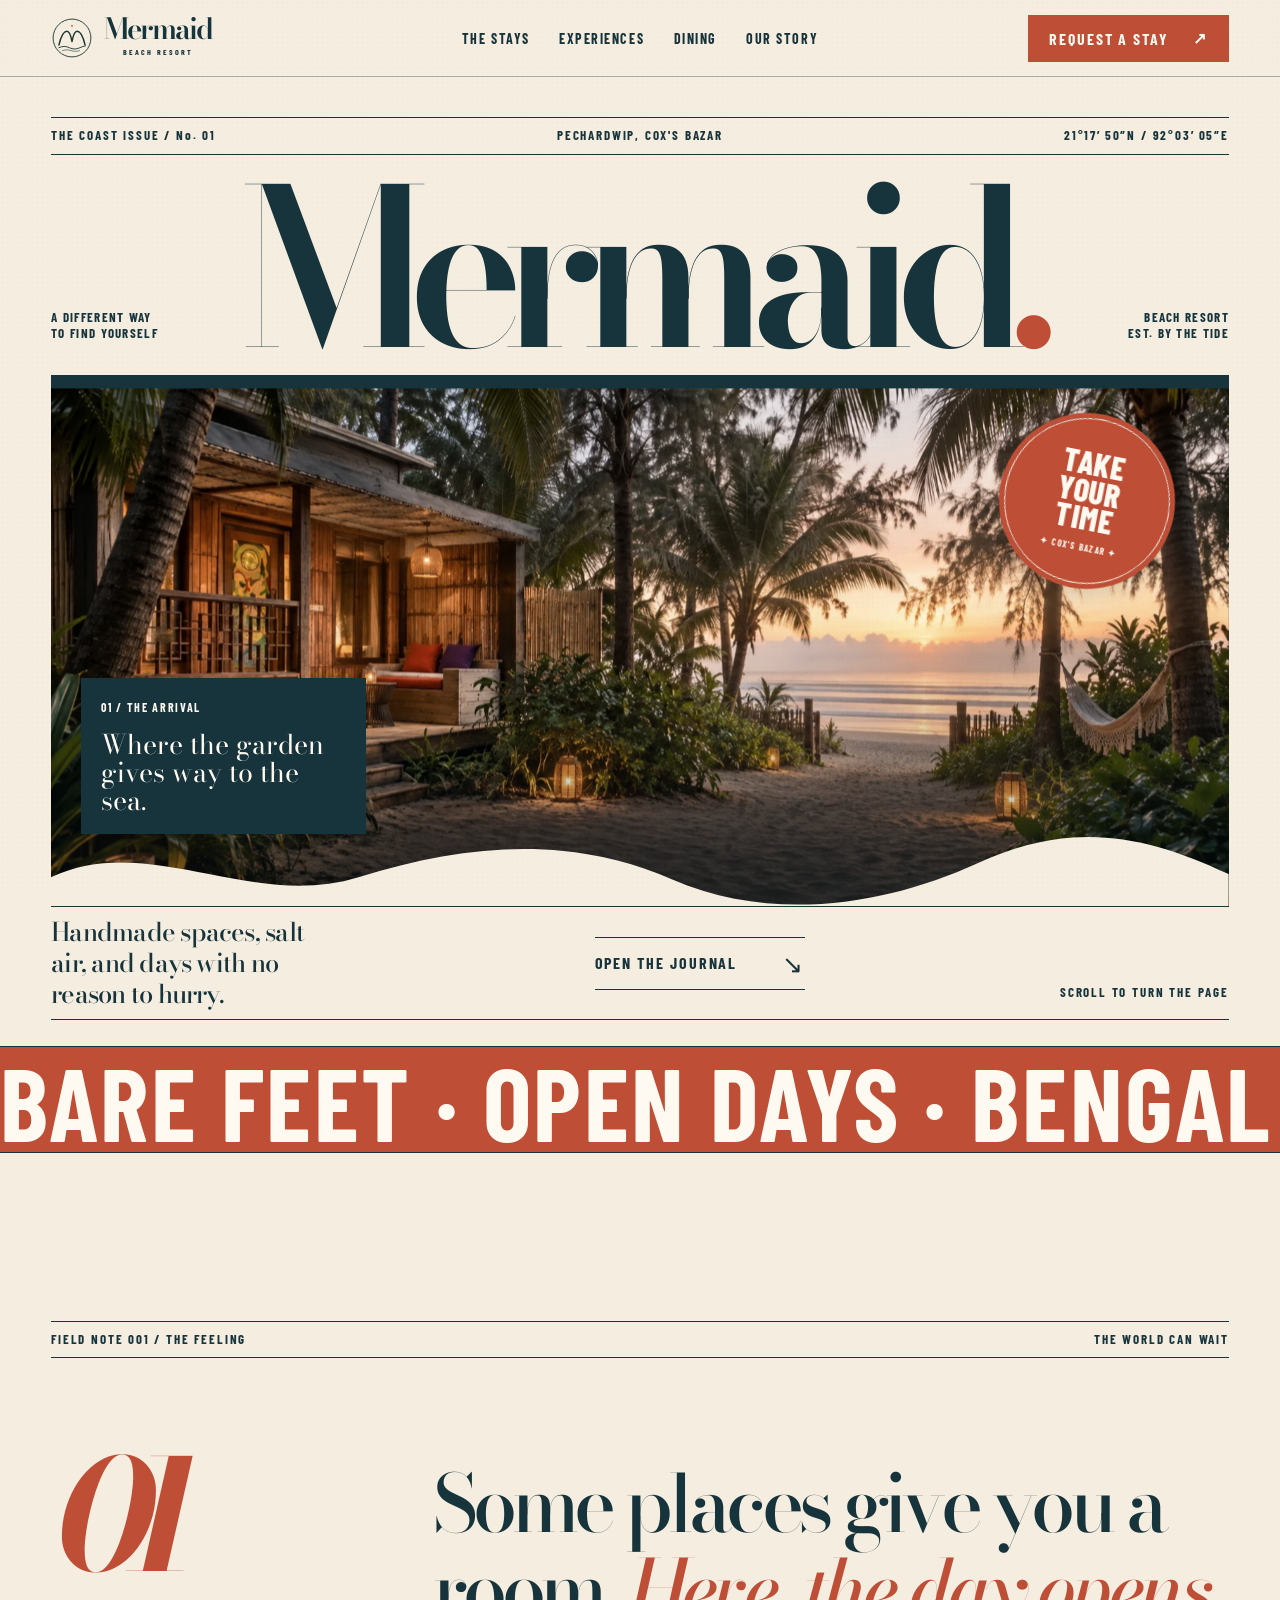
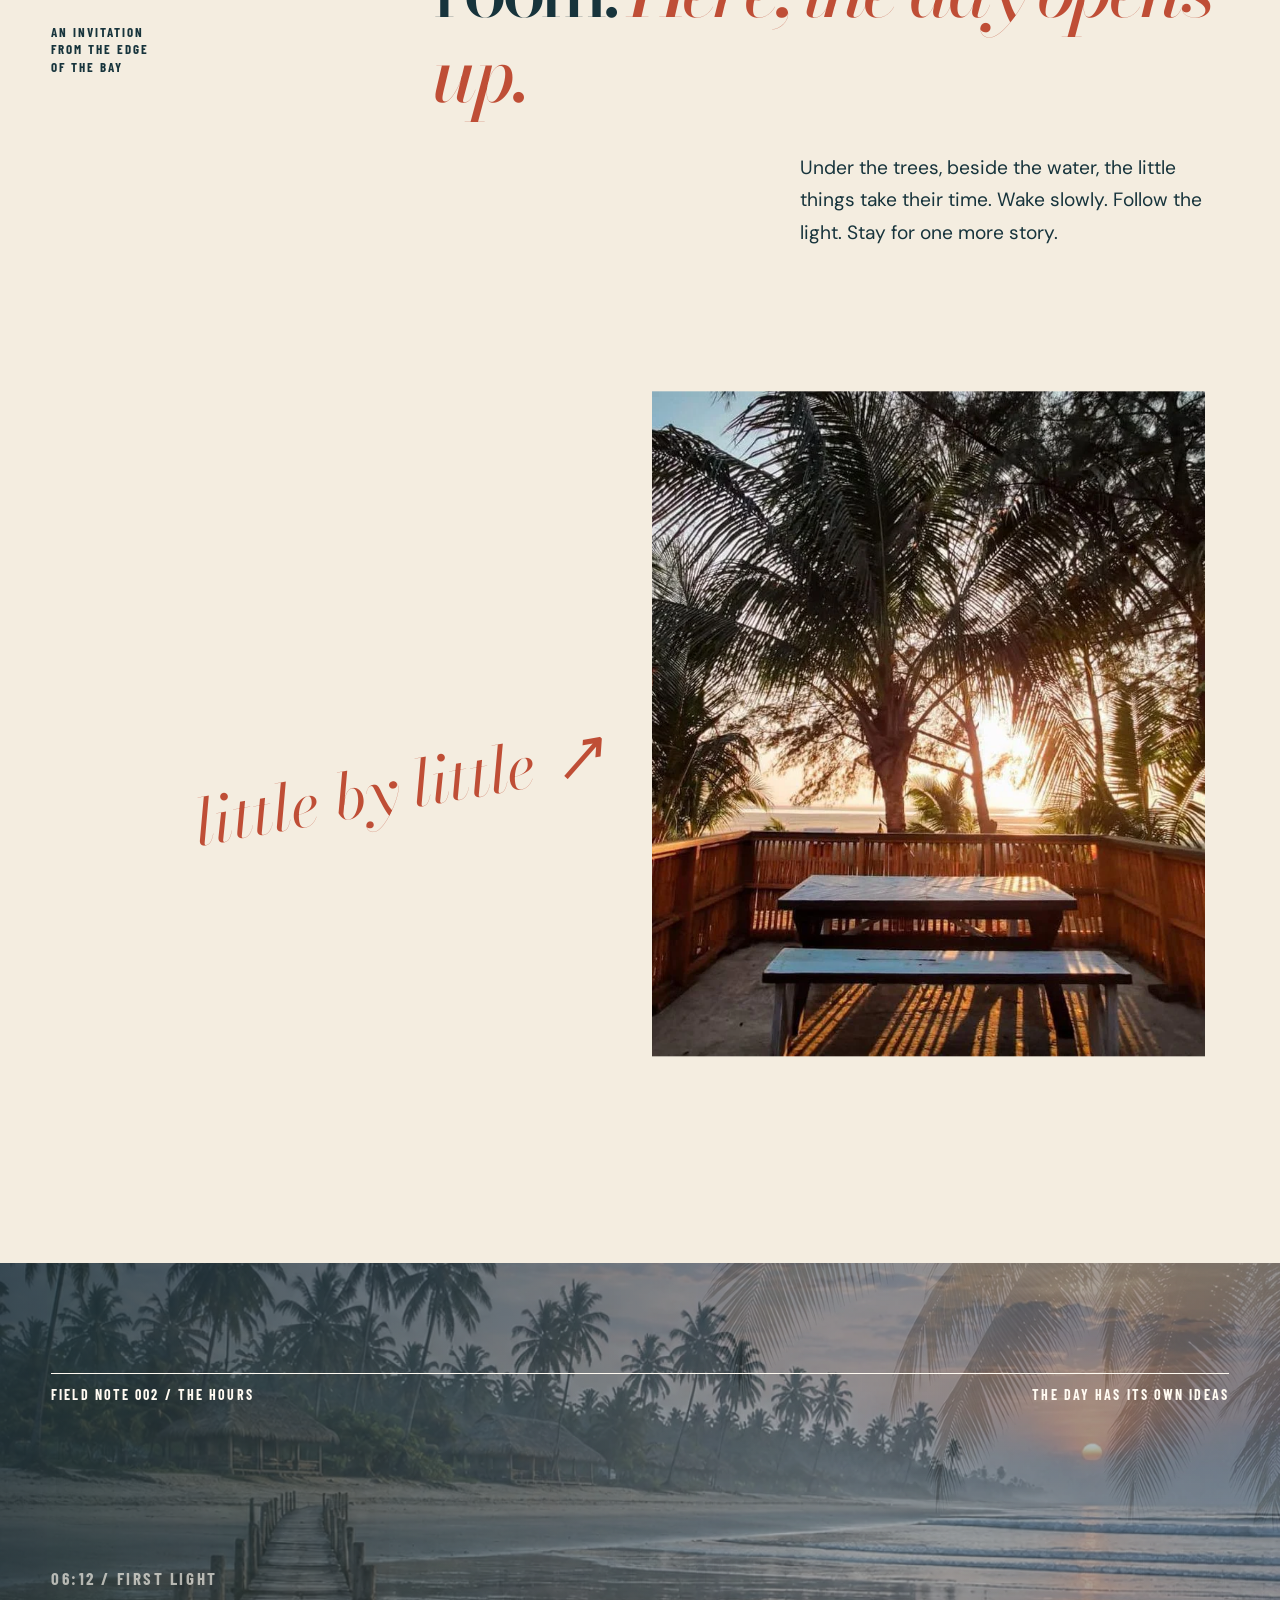
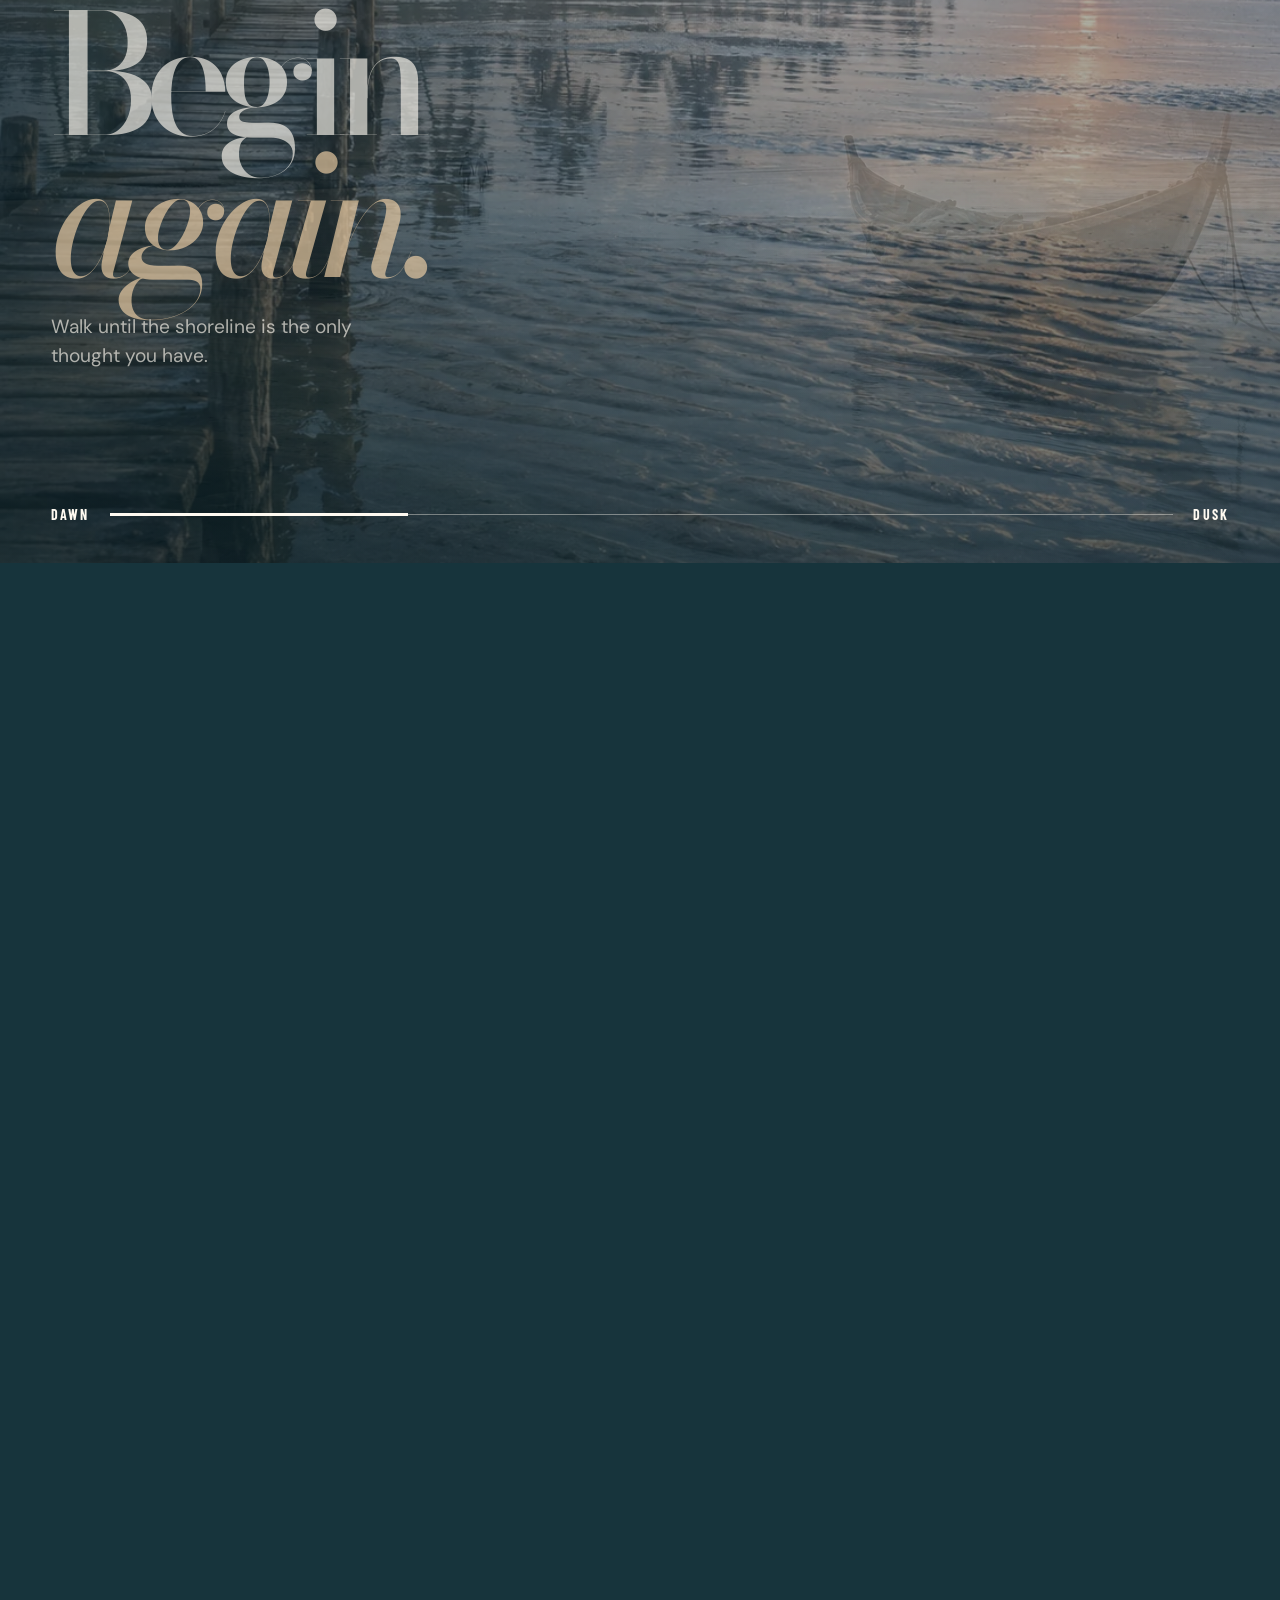
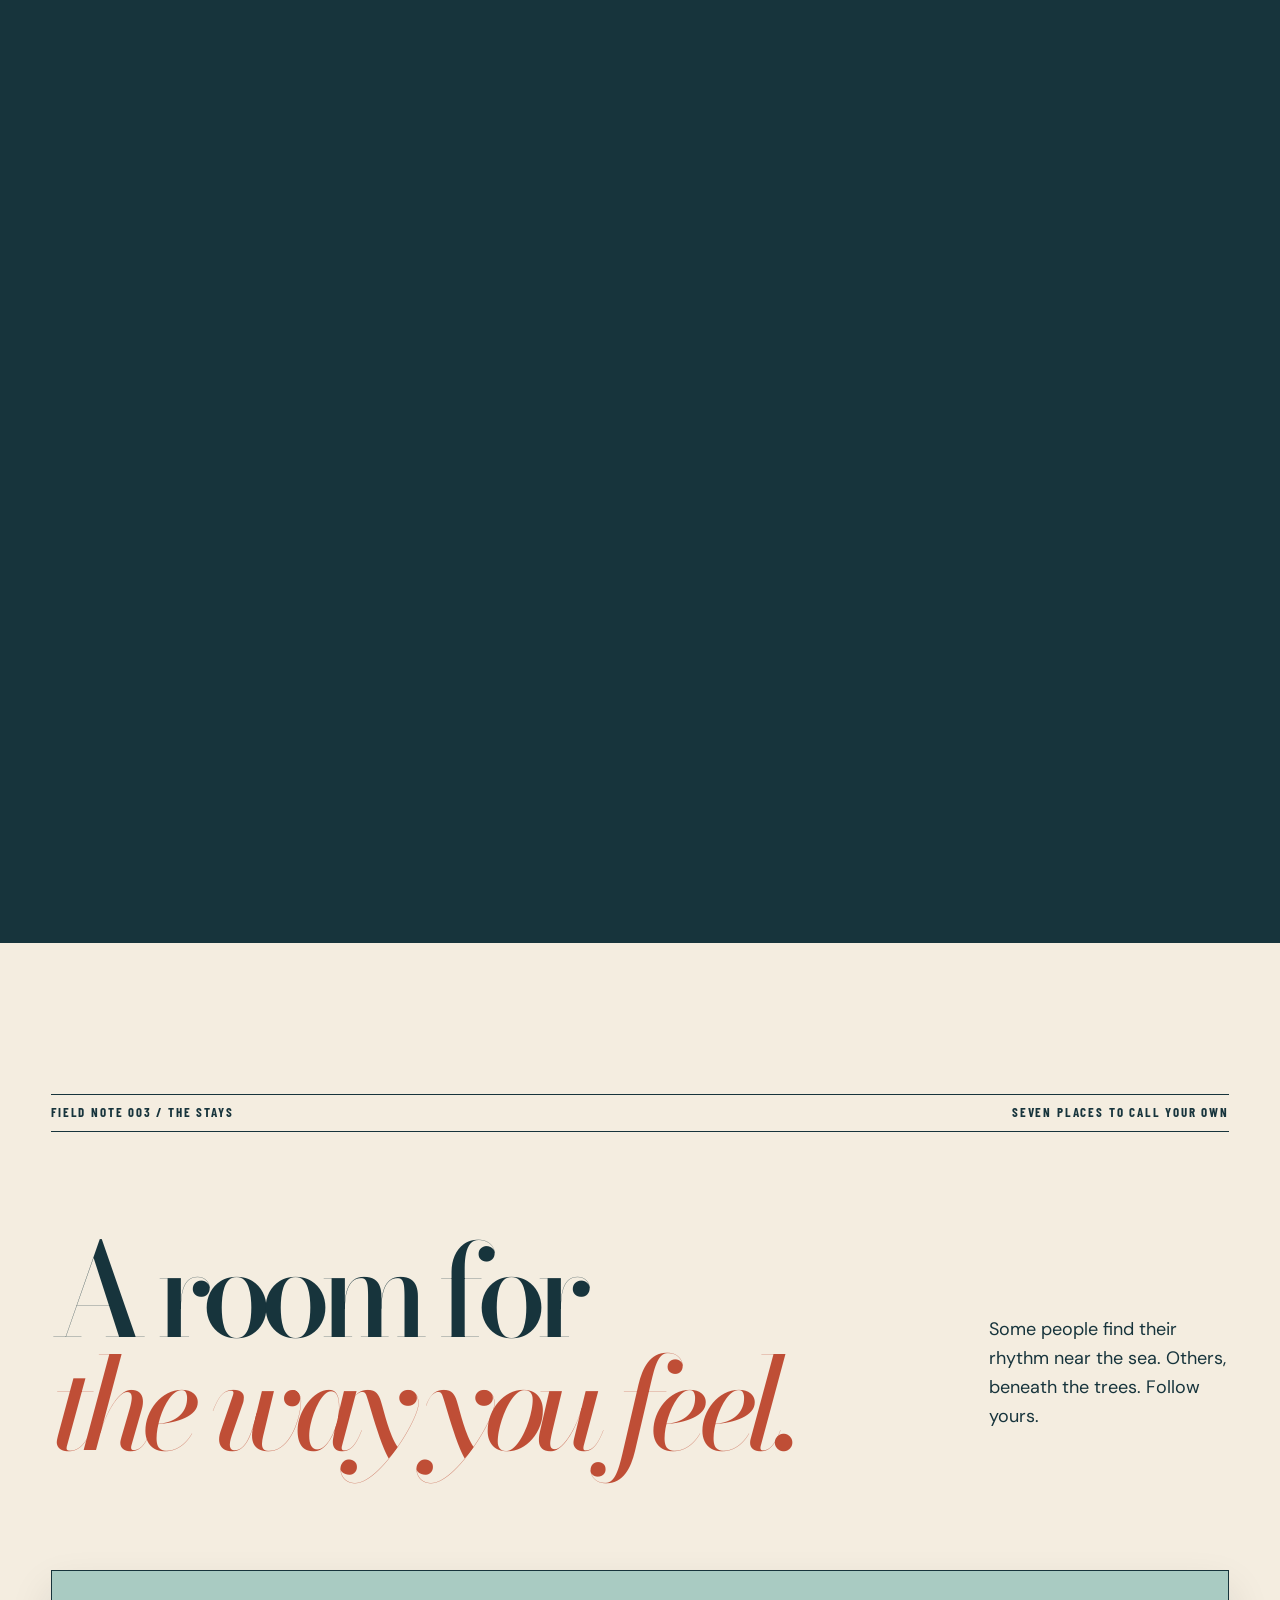
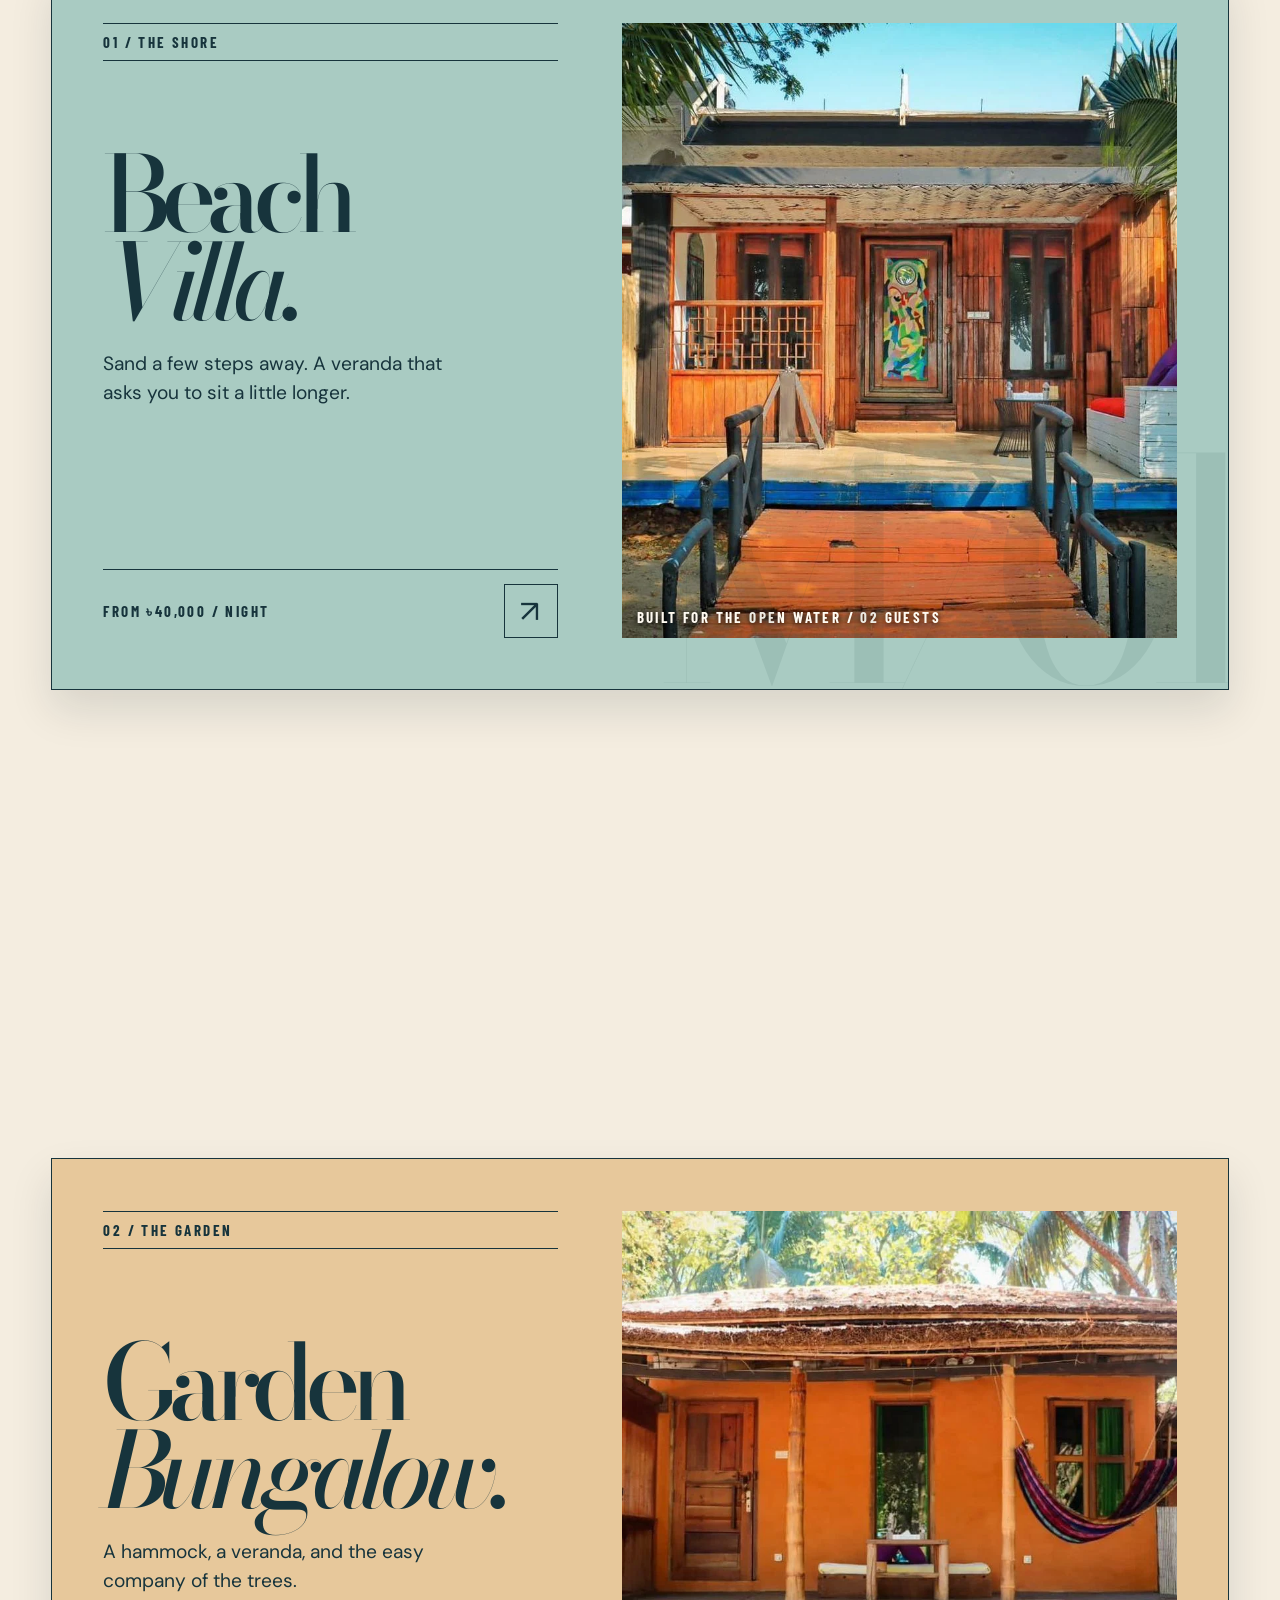
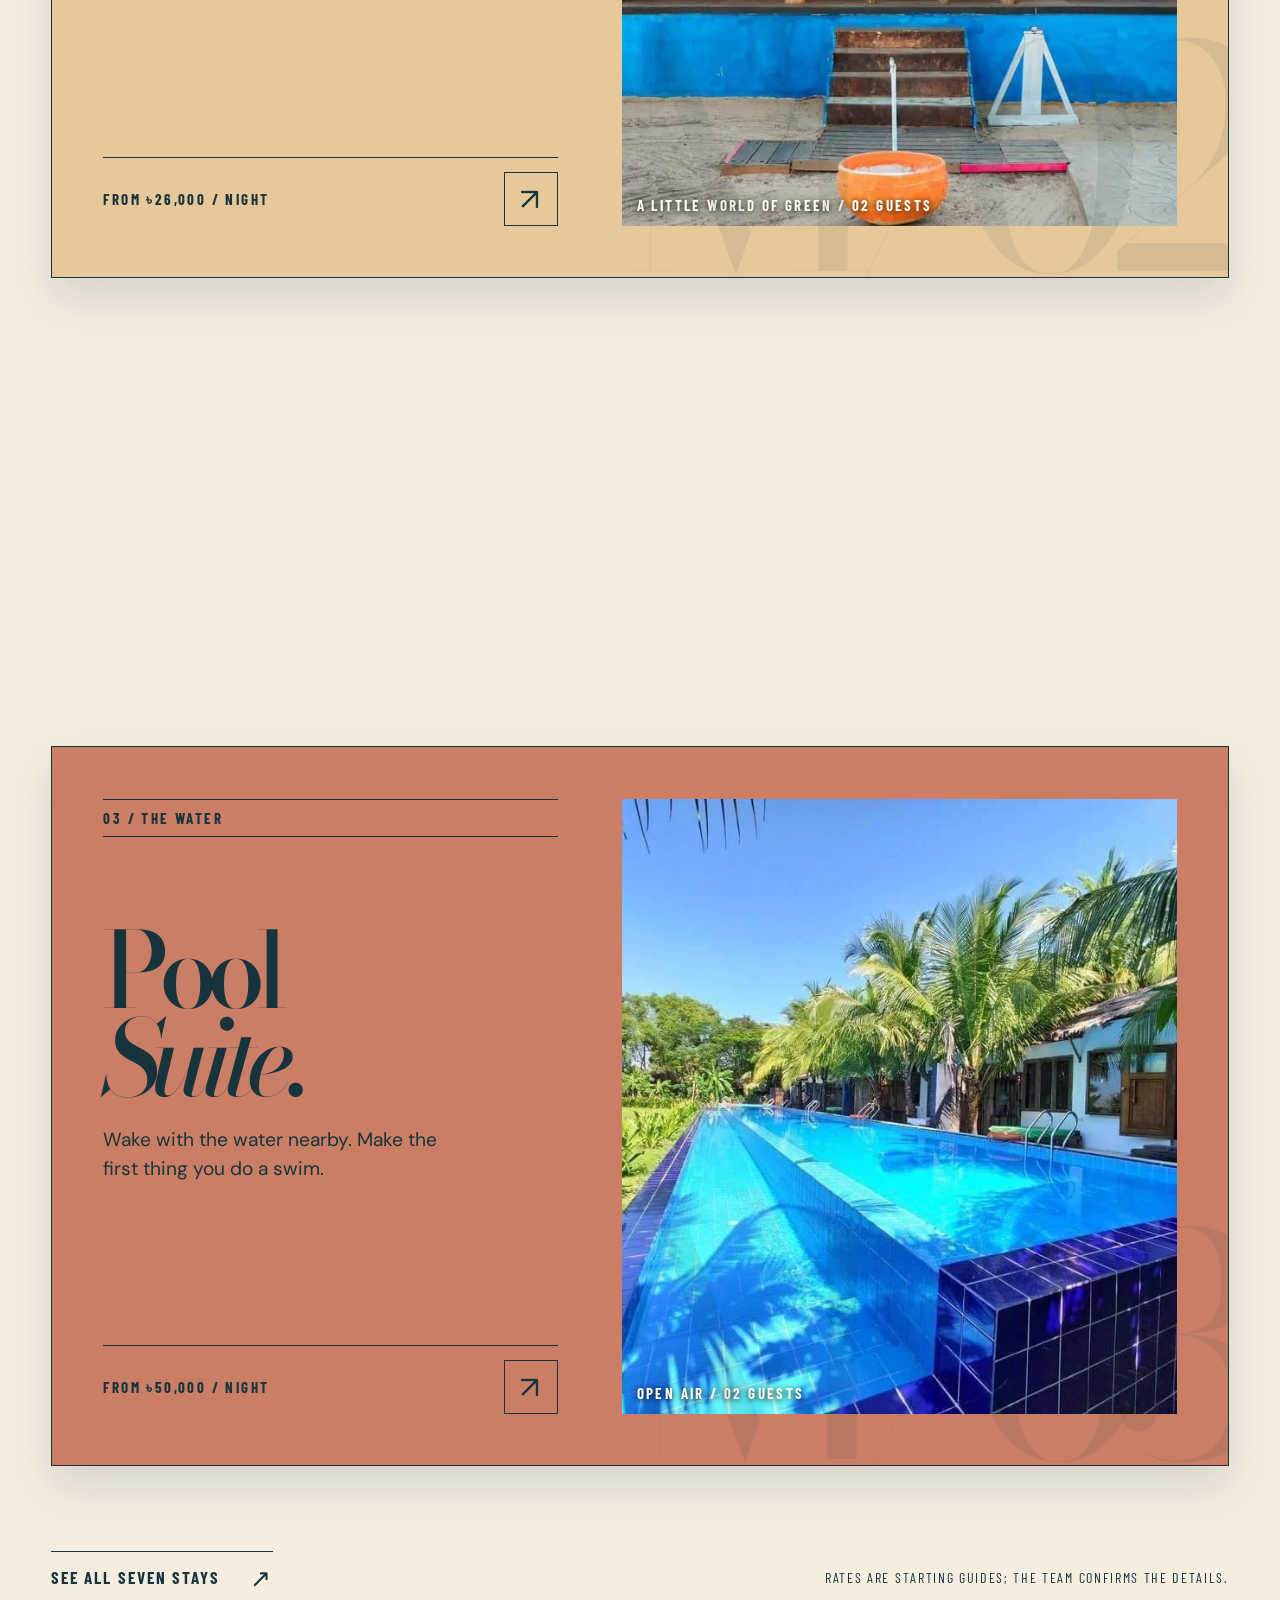
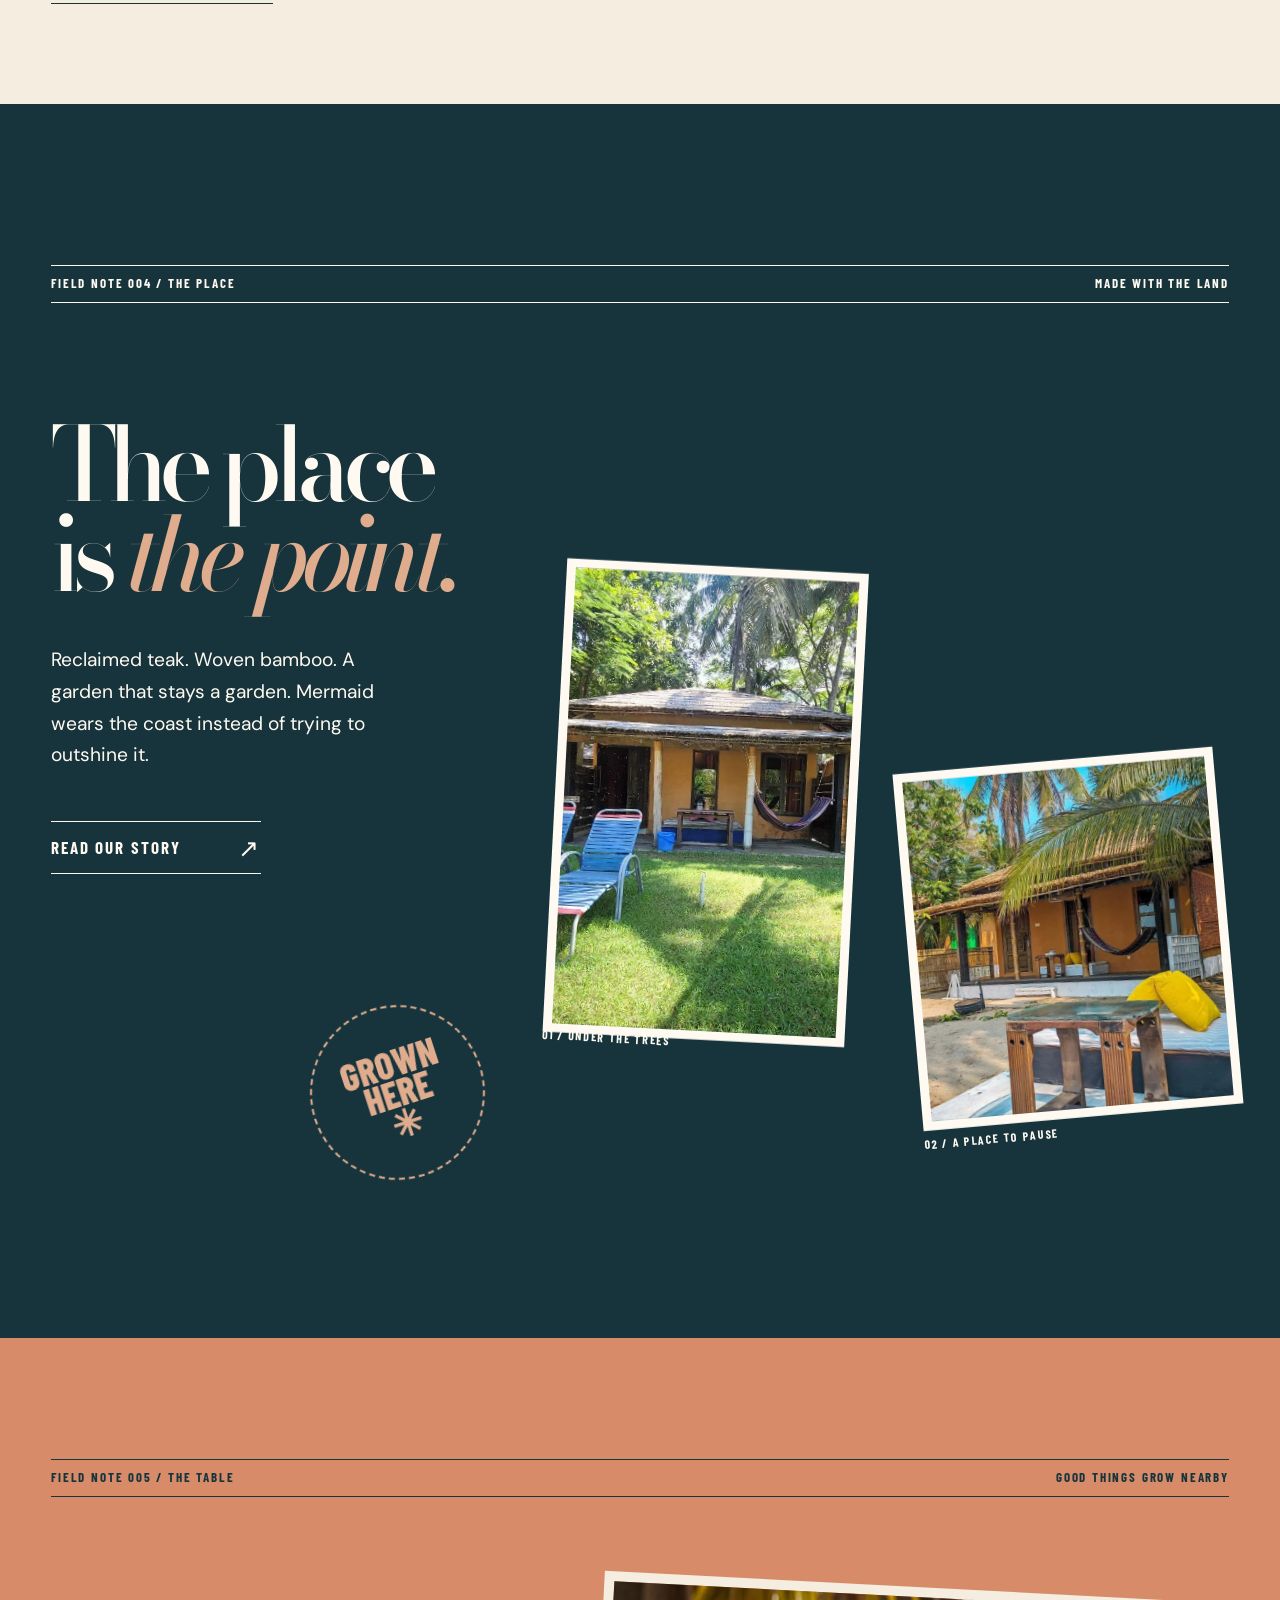
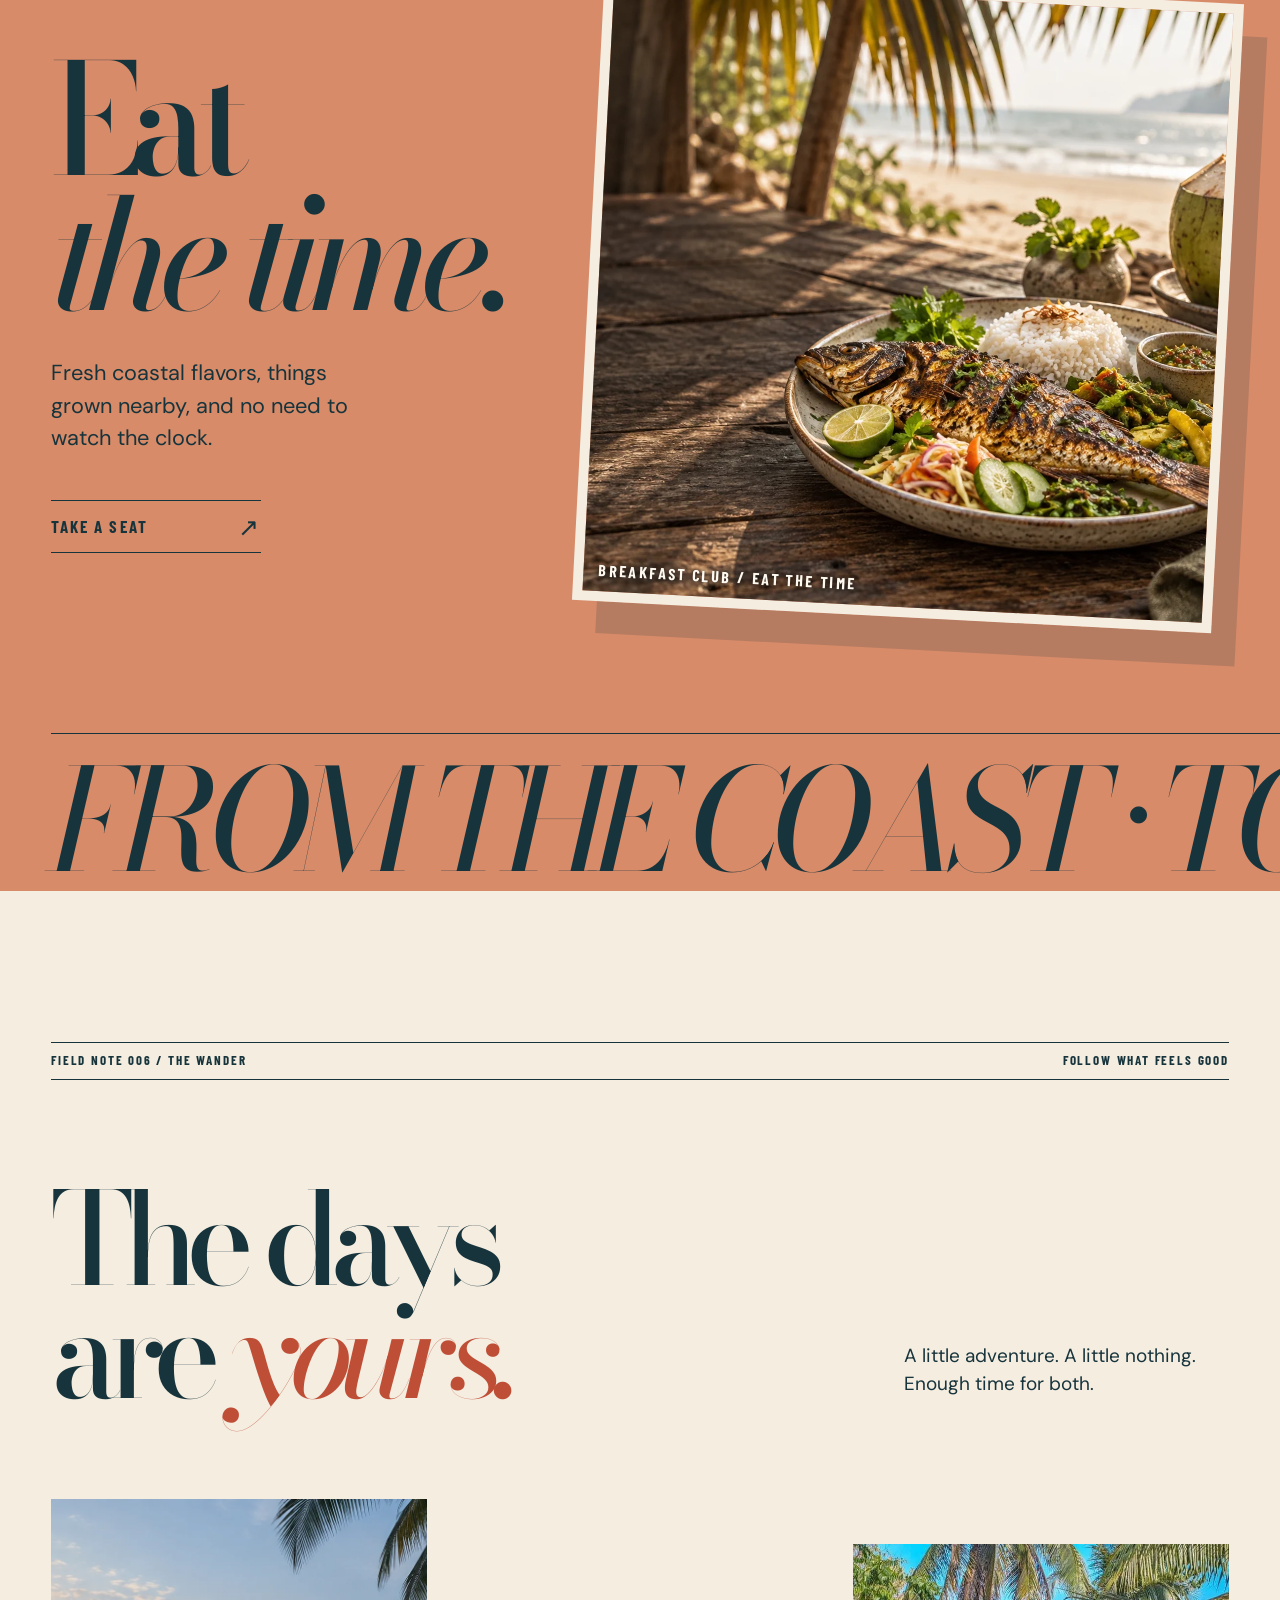
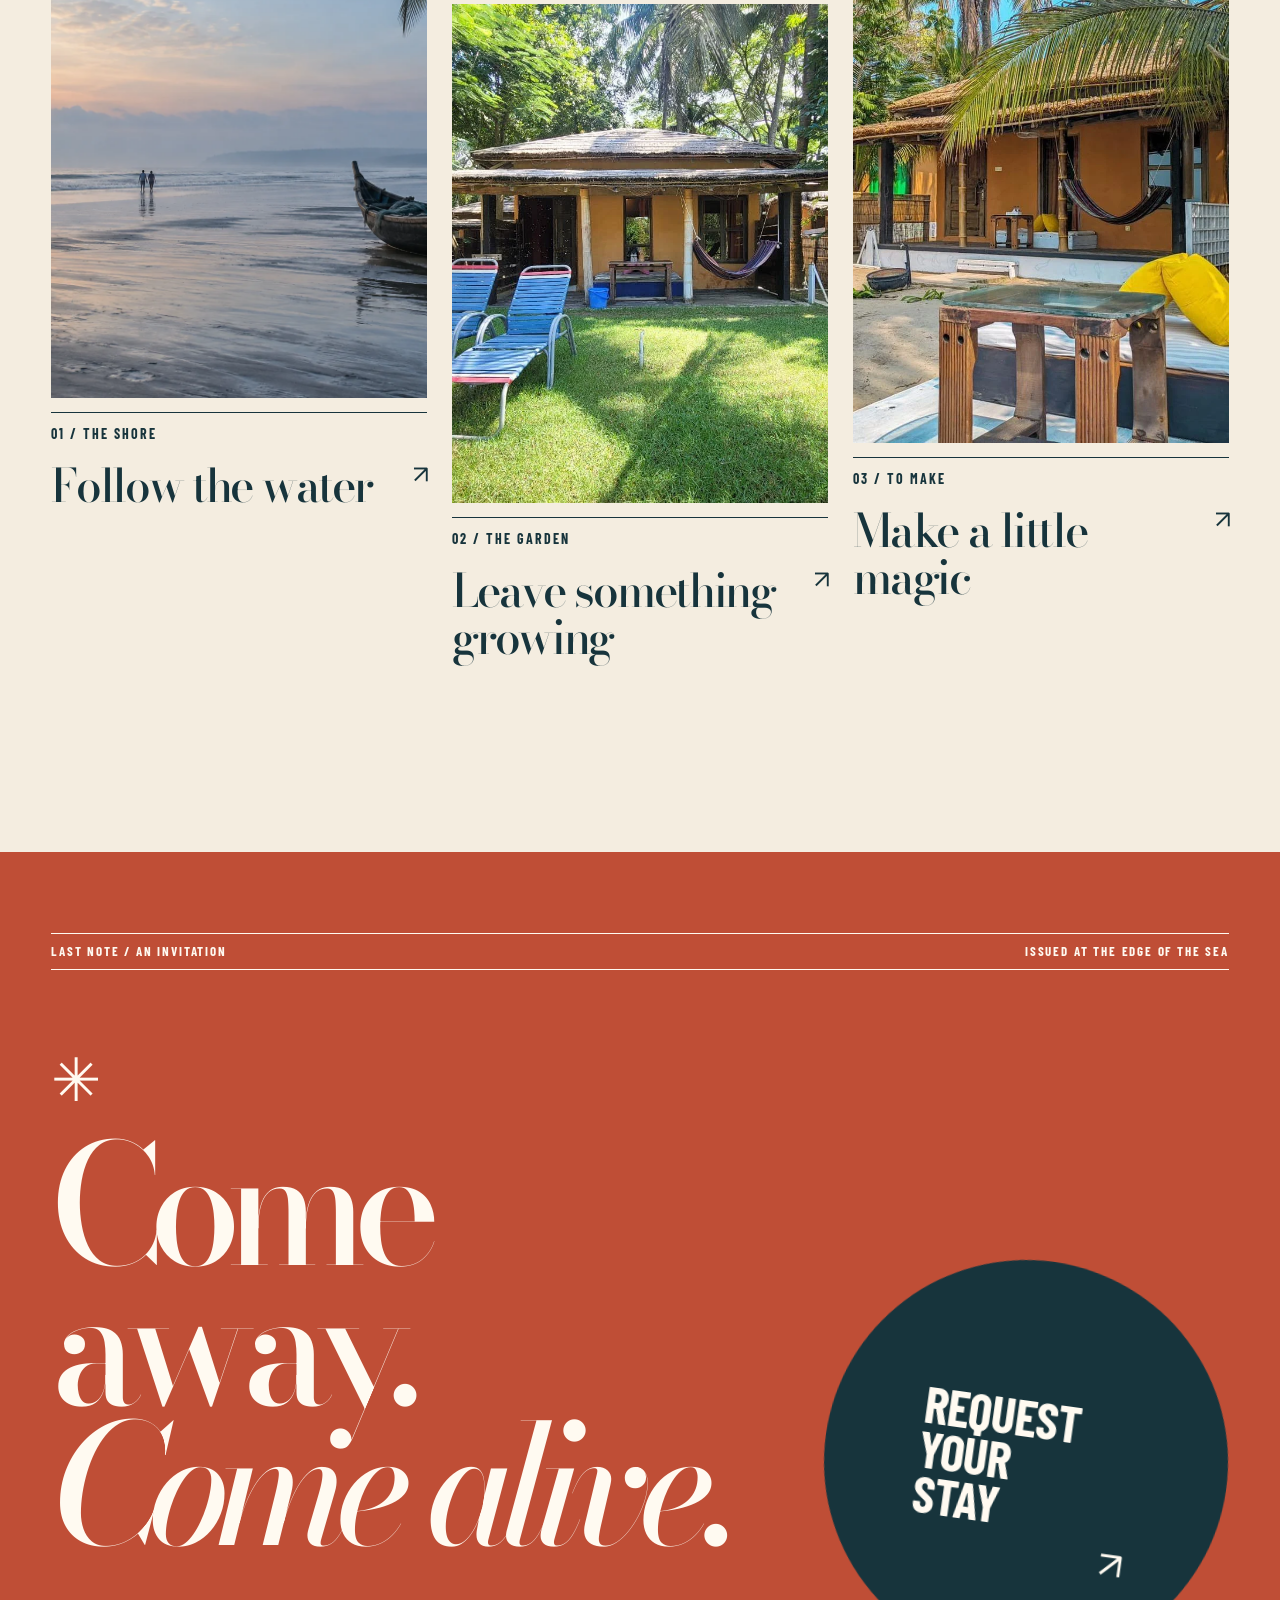
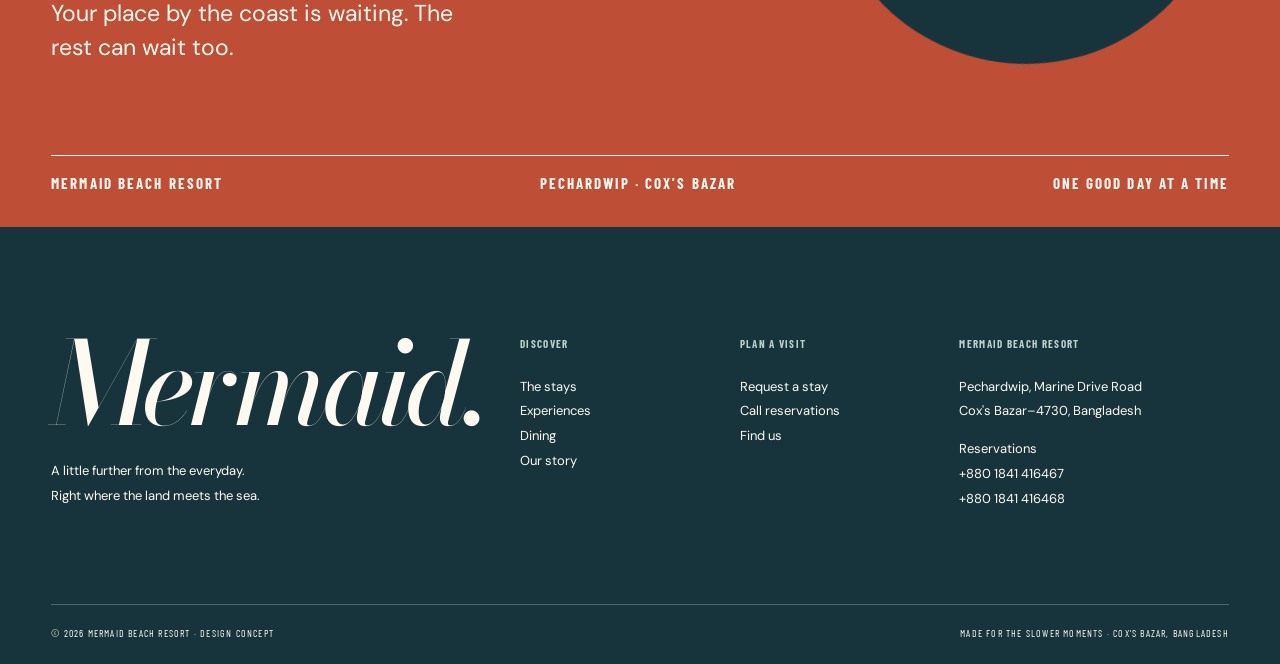
==== commit 12b804e9: "Redesign resort as The Tide Ledger" ====
--- a/index.html
+++ b/index.html
@@ -2,64 +2,29 @@
 <html lang="en">
 <head>
   <meta charset="utf-8"><meta name="viewport" content="width=device-width,initial-scale=1">
-  <meta name="theme-color" content="#17342e"><meta name="description" content="Mermaid Beach Resort in Cox's Bazar. Handmade villas, open sea, slow days and a stay shaped by nature.">
-  <meta property="og:title" content="Mermaid Beach Resort — A little closer to quiet"><meta property="og:description" content="A nature-led beach retreat in Pechardwip, Cox's Bazar."><meta property="og:image" content="assets/img/01-dawn-hero.webp">
+  <meta name="theme-color" content="#f4ede0"><meta name="description" content="Mermaid Beach Resort, Pechardwip. A handmade world between the garden and the Bay of Bengal.">
+  <meta property="og:title" content="Mermaid Beach Resort — The coast, in its own time"><meta property="og:description" content="A coastal field journal from Mermaid Beach Resort, Cox's Bazar."><meta property="og:image" content="assets/img/01-dawn-hero.webp">
   <link rel="icon" href="assets/logo-mark.svg" type="image/svg+xml"><link rel="preconnect" href="https://fonts.googleapis.com"><link rel="preconnect" href="https://fonts.gstatic.com" crossorigin>
-  <link rel="preload" as="image" href="assets/img/01-dawn-hero.webp"><link rel="stylesheet" href="css/tokens.css"><link rel="stylesheet" href="css/main.css">
-  <title>Mermaid Beach Resort — Cox's Bazar</title>
+  <link rel="preload" as="image" href="assets/img/01-dawn-hero.webp"><link rel="stylesheet" href="css/tokens.css"><link rel="stylesheet" href="css/main.css"><link rel="stylesheet" href="css/edition.css">
+  <title>Mermaid Beach Resort — A coastal field journal</title>
 </head>
-<body data-page="home">
-<header id="site-header"></header>
-<main>
-  <section class="hero" aria-labelledby="home-title">
-    <div class="hero__sticky">
-      <img class="hero__media" src="assets/img/01-dawn-hero.webp" alt="Campaign interpretation of a timber beach villa beneath palms at dawn" fetchpriority="high">
-      <div class="hero__shade"></div>
-      <div class="hero__content">
-        <div><span class="eyebrow hero__eyebrow">Pechardwip · Cox's Bazar · Bangladesh</span><h1 id="home-title">Let the world<br><em class="serif">drift</em> away.</h1></div>
-        <div class="hero__aside"><p>Handmade spaces. An open shore. Time that finally feels like your own.</p><a class="link-arrow" href="stays.html">Find your stay <span aria-hidden="true">→</span></a></div>
-      </div>
-      <div class="hero__bottom"><span>21°17'50.3"N 92°03'05.1"E</span><span class="hero__scroll">Scroll to wander</span></div>
-    </div>
+<body data-page="home" class="edition"><header id="site-header"></header><main>
+  <section class="cover" aria-labelledby="cover-title">
+    <div class="cover__issue ink-rule"><span>THE COAST ISSUE / No. 01</span><span>PECHARDWIP, COX'S BAZAR</span><span>21°17′50″N / 92°03′05″E</span></div>
+    <div class="cover__masthead"><span class="cover__aside">A DIFFERENT WAY<br>TO FIND YOURSELF</span><h1 id="cover-title">Mermaid<span>.</span></h1><span class="cover__edition">BEACH RESORT<br>EST. BY THE TIDE</span></div>
+    <div class="cover__imageframe"><img src="assets/img/01-dawn-hero.webp" alt="Campaign interpretation of a timber villa between palms and the sea at dawn" fetchpriority="high"><div class="cover__image-note"><span>01 / THE ARRIVAL</span><p>Where the garden gives way to the sea.</p></div><div class="cover__seal" aria-hidden="true"><span>TAKE<br>YOUR<br>TIME</span><small>✦ COX'S BAZAR ✦</small></div><svg class="cover__tide" viewBox="0 0 1440 180" preserveAspectRatio="none" aria-hidden="true"><path d="M0 108C119 36 244 160 376 108S634 42 759 111 1021 151 1133 86 1332 38 1440 103V180H0Z"/></svg></div>
+    <div class="cover__foot ink-rule"><p>Handmade spaces, salt air, and days with no reason to hurry.</p><a class="editorial-link" href="#the-day">Open the journal <span aria-hidden="true">↘</span></a><span class="cover__scroll">SCROLL TO TURN THE PAGE</span></div>
   </section>
-
-  <section class="intro" aria-labelledby="welcome-title">
-    <div class="container"><div class="intro__grid"><span class="eyebrow">01 / A different pace</span><p class="intro__copy reveal" id="welcome-title">Between the palms and the Bay of Bengal, life makes room for <em class="serif">a little more</em> living.</p></div><div class="intro__foot"><p>A place for barefoot mornings, long conversations, and whatever the tide brings next.</p><a class="link-arrow" href="story.html">The Mermaid story <span aria-hidden="true">→</span></a></div></div>
-  </section>
-
-  <section class="tide" aria-labelledby="tide-title">
-    <div class="tide__sticky"><p class="tide__pretitle">The best part of getting away?<br><em class="serif">Arriving here.</em></p><div class="tide__portal"><img src="assets/img/02-tidal-shore.webp" alt="Campaign view of a quiet tidal shore at sunrise" loading="lazy"><div class="tide__overlay"></div></div><div class="tide__caption"><h2 id="tide-title">Follow the <em class="serif">tide.</em></h2><p>Let the shoreline set the schedule. There is nowhere else you need to be.</p></div></div>
-  </section>
-
-  <section class="stays-preview" aria-labelledby="stays-title">
-    <div class="container"><div class="section-topline"><div><span class="eyebrow">02 / Places to call your own</span><h2 class="display reveal" id="stays-title">Every stay has<br>its own <em class="serif">story.</em></h2></div><a class="link-arrow" href="stays.html">Explore all stays <span aria-hidden="true">→</span></a></div>
-      <div class="stays-grid">
-        <a class="stay-tile" href="book.html?stay=beach-villa"><div class="stay-tile__media"><img src="assets/img/stay-beach-villa.webp" alt="Real photograph of a Mermaid Beach Villa timber entrance" loading="lazy"><span class="stay-tile__index">01 / THE SHORE</span></div><div class="stay-tile__info"><div><h3>Beach Villas</h3><p>Steps from the sea · From ৳40,000 / night</p></div><span aria-hidden="true">↗</span></div></a>
-        <a class="stay-tile" href="book.html?stay=garden-bungalow"><div class="stay-tile__media"><img src="assets/img/stay-garden-bungalow.webp" alt="Real photograph of a Mermaid garden bungalow and its hammock" loading="lazy"><span class="stay-tile__index">02 / THE GARDEN</span></div><div class="stay-tile__info"><div><h3>Garden Bungalows</h3><p>Hammock & veranda · From ৳26,000 / night</p></div><span aria-hidden="true">↗</span></div></a>
-        <a class="stay-tile" href="book.html?stay=pool-suite"><div class="stay-tile__media"><img src="assets/img/stay-pool-suite.webp" alt="Real photograph of the Mermaid pool and suite area" loading="lazy"><span class="stay-tile__index">03 / THE WATER</span></div><div class="stay-tile__info"><div><h3>Pool Suites</h3><p>Water close at hand · From ৳50,000 / night</p></div><span aria-hidden="true">↗</span></div></a>
-      </div>
-    </div>
-  </section>
-
-  <section class="ethos" aria-labelledby="ethos-title"><div class="container">
-    <div class="ethos__head"><span class="eyebrow">03 / Made with the place</span><h2 id="ethos-title" data-char-emphasis>Nature is not the backdrop. It is the whole point.</h2></div>
-    <div class="ethos__collage"><figure><img src="assets/img/story-villa-deck.webp" alt="Real beach-facing timber deck at Mermaid Beach Resort" loading="lazy" data-parallax="large"><figcaption>On the edge of the sea / 01</figcaption></figure><figure><img src="assets/img/story-garden.webp" alt="Real garden bungalow among trees at Mermaid Beach Resort" loading="lazy" data-parallax="small"><figcaption>Under the trees / 02</figcaption></figure></div>
-    <div class="ethos__foot"><p>Reclaimed teak, woven bamboo, homegrown produce, and the kind of welcome that asks you to stay awhile.</p><a class="link-arrow" href="story.html">What we believe <span aria-hidden="true">→</span></a></div>
-  </div></section>
-
-  <section class="dining-feature" aria-labelledby="dining-title"><img class="dining-feature__image" src="assets/img/03-dining.webp" alt="Campaign photograph of a local fish meal beside the beach" loading="lazy"><div class="dining-feature__shade"></div><div class="dining-feature__content container"><div><span class="eyebrow">04 / Eat with the seasons</span><h2 id="dining-title">Good food.<br><em class="serif">No hurry.</em></h2></div><div class="dining-feature__right"><p>From garden greens to fresh coastal flavors, the best meals taste of where you are.</p><a class="link-arrow" href="dining.html">Explore dining <span aria-hidden="true">→</span></a></div></div></section>
-
-  <section class="experiences" aria-labelledby="experience-title"><div class="container section-topline"><div><span class="eyebrow">05 / The days are yours</span><h2 class="display reveal" id="experience-title">Stay curious.<br>Go <em class="serif">slow.</em></h2></div><div class="rail-controls"><button type="button" data-rail-dir="-1" aria-label="Previous experiences">←</button><button type="button" data-rail-dir="1" aria-label="Next experiences">→</button></div></div>
-    <div class="experience-rail" aria-label="Experience stories">
-      <a class="experience-card" href="experiences.html#shore"><div class="experience-card__image"><img src="assets/img/04-coast.webp" alt="Campaign view of the quiet Cox's Bazar shoreline" loading="lazy"></div><div class="experience-card__meta"><h3>On the shore</h3><span>01 ↗</span></div></a>
-      <a class="experience-card" href="experiences.html#garden"><div class="experience-card__image"><img src="assets/img/story-garden.webp" alt="Real garden and bungalow at Mermaid Beach Resort" loading="lazy"></div><div class="experience-card__meta"><h3>In the garden</h3><span>02 ↗</span></div></a>
-      <a class="experience-card" href="experiences.html#make"><div class="experience-card__image"><img src="assets/img/story-hammock.webp" alt="Real outdoor seating and hammock space at Mermaid Beach Resort" loading="lazy"></div><div class="experience-card__meta"><h3>Make something</h3><span>03 ↗</span></div></a>
-      <a class="experience-card" href="experiences.html#water"><div class="experience-card__image"><img src="assets/img/story-pool.webp" alt="Real swimming pool at Mermaid Beach Resort" loading="lazy"></div><div class="experience-card__meta"><h3>Into the blue</h3><span>04 ↗</span></div></a>
-    </div>
-  </section>
-
-  <section class="footer-cta" aria-labelledby="home-cta"><div class="container footer-cta__grid"><div><span class="eyebrow">Your place by the sea is waiting</span><h2 id="home-cta">Come as you are.<br>Leave a little <em class="serif">lighter.</em></h2></div><a class="button button--dark" href="book.html">Find your stay <span aria-hidden="true">↗</span></a></div></section>
-</main>
-<footer id="site-footer"></footer>
-<script defer src="assets/vendor/gsap.min.js"></script><script defer src="assets/vendor/ScrollTrigger.min.js"></script><script defer src="assets/vendor/lenis.min.js"></script><script defer src="js/main.js"></script>
-</body></html>
+  <div class="ink-marquee" aria-hidden="true"><div class="ink-marquee__track"><span>BARE FEET · OPEN DAYS · BENGAL LIGHT · </span><span>BARE FEET · OPEN DAYS · BENGAL LIGHT · </span></div></div>
+  <section class="invitation" aria-labelledby="invitation-title"><div class="invitation__top ink-rule"><span>FIELD NOTE 001 / THE FEELING</span><span>THE WORLD CAN WAIT</span></div><div class="invitation__grid"><div class="invitation__margin"><span class="margin-number">01</span><p>AN INVITATION<br>FROM THE EDGE<br>OF THE BAY</p></div><div><h2 id="invitation-title" data-edition-title>Some places give you a room. <em>Here, the day opens up.</em></h2><p class="invitation__body">Under the trees, beside the water, the little things take their time. Wake slowly. Follow the light. Stay for one more story.</p></div></div><figure class="invitation__photo"><img src="assets/img/story-villa-deck.webp" alt="Real timber deck at Mermaid Beach Resort opening toward the beach" loading="lazy" data-parallax="small"><figcaption>FROM THE VERANDA / THE BAY OF BENGAL</figcaption></figure><span class="invitation__scribble" aria-hidden="true">little by little ↗</span></section>
+  <section class="day-cycle" id="the-day" aria-labelledby="day-title"><div class="day-cycle__sticky"><div class="day-cycle__media"><img class="day-cycle__image is-first" src="assets/img/02-tidal-shore.webp" alt="Campaign interpretation of the coast at first light" loading="lazy"><img class="day-cycle__image" src="assets/img/04-coast.webp" alt="Campaign interpretation of the shoreline in afternoon light" loading="lazy"><img class="day-cycle__image" src="assets/img/03-dining.webp" alt="Campaign interpretation of a coastal meal at the end of the day" loading="lazy"></div><div class="day-cycle__wash"></div><div class="day-cycle__inner"><div class="day-cycle__meta"><span>FIELD NOTE 002 / THE HOURS</span><span>THE DAY HAS ITS OWN IDEAS</span></div><div class="day-cycle__stories"><div class="day-cycle__story is-first"><span>06:12 / FIRST LIGHT</span><h2 id="day-title">Begin<br><em>again.</em></h2><p>Walk until the shoreline is the only thought you have.</p></div><div class="day-cycle__story"><span>13:40 / THE SLOW HOURS</span><h2>Go where<br><em>it leads.</em></h2><p>Take the long way between the palms and the sea.</p></div><div class="day-cycle__story"><span>18:02 / GOLDEN HOUR</span><h2>Stay for<br><em>one more.</em></h2><p>There is always room at the table when the day is done.</p></div></div><div class="day-cycle__rail"><span>DAWN</span><div class="day-cycle__progress"><i></i></div><span>DUSK</span></div></div></div></section>
+  <section class="folios" aria-labelledby="folios-title"><div class="folios__intro"><div class="ink-rule"><span>FIELD NOTE 003 / THE STAYS</span><span>SEVEN PLACES TO CALL YOUR OWN</span></div><div class="folios__head"><h2 id="folios-title">A room for<br><em>the way you feel.</em></h2><p>Some people find their rhythm near the sea. Others, beneath the trees. Follow yours.</p></div></div><div class="folios__track">
+    <article class="folio folio--sea"><div class="folio__text"><span class="folio__number">01 / THE SHORE</span><h3>Beach<br><em>Villa.</em></h3><p>Sand a few steps away. A veranda that asks you to sit a little longer.</p><div class="folio__bottom"><span>FROM ৳40,000 / NIGHT</span><a class="folio__arrow" href="book.html?stay=beach-villa" aria-label="Request a Beach Villa stay">↗</a></div></div><div class="folio__photo"><img src="assets/img/stay-beach-villa.webp" alt="Real Mermaid Beach Villa timber entrance" loading="lazy"><span>BUILT FOR THE OPEN WATER / 02 GUESTS</span></div><div class="folio__watermark" aria-hidden="true">M/01</div></article>
+    <article class="folio folio--grove"><div class="folio__text"><span class="folio__number">02 / THE GARDEN</span><h3>Garden<br><em>Bungalow.</em></h3><p>A hammock, a veranda, and the easy company of the trees.</p><div class="folio__bottom"><span>FROM ৳26,000 / NIGHT</span><a class="folio__arrow" href="book.html?stay=garden-bungalow" aria-label="Request a Garden Bungalow stay">↗</a></div></div><div class="folio__photo"><img src="assets/img/stay-garden-bungalow.webp" alt="Real Garden Bungalow with a veranda and hammock" loading="lazy"><span>A LITTLE WORLD OF GREEN / 02 GUESTS</span></div><div class="folio__watermark" aria-hidden="true">M/02</div></article>
+    <article class="folio folio--water"><div class="folio__text"><span class="folio__number">03 / THE WATER</span><h3>Pool<br><em>Suite.</em></h3><p>Wake with the water nearby. Make the first thing you do a swim.</p><div class="folio__bottom"><span>FROM ৳50,000 / NIGHT</span><a class="folio__arrow" href="book.html?stay=pool-suite" aria-label="Request a Pool Suite stay">↗</a></div></div><div class="folio__photo"><img src="assets/img/stay-pool-suite.webp" alt="Real swimming pool beside Mermaid's pool suites" loading="lazy"><span>OPEN AIR / 02 GUESTS</span></div><div class="folio__watermark" aria-hidden="true">M/03</div></article>
+  </div><div class="folios__outro"><a class="editorial-link" href="stays.html">See all seven stays <span aria-hidden="true">↗</span></a><span>RATES ARE STARTING GUIDES; THE TEAM CONFIRMS THE DETAILS.</span></div></section>
+  <section class="field-notes" aria-labelledby="notes-title"><div class="field-notes__header ink-rule"><span>FIELD NOTE 004 / THE PLACE</span><span>MADE WITH THE LAND</span></div><div class="field-notes__grid"><div class="field-notes__heading"><h2 id="notes-title">The place<br>is <em>the point.</em></h2><p>Reclaimed teak. Woven bamboo. A garden that stays a garden. Mermaid wears the coast instead of trying to outshine it.</p><a class="editorial-link" href="story.html">Read our story <span aria-hidden="true">↗</span></a></div><figure class="field-notes__image field-notes__image--a"><img src="assets/img/story-garden.webp" alt="Real bungalow beneath the garden canopy" loading="lazy" data-parallax="small"><figcaption>01 / UNDER THE TREES</figcaption></figure><figure class="field-notes__image field-notes__image--b"><img src="assets/img/story-hammock.webp" alt="Real hammock and natural space at Mermaid" loading="lazy" data-parallax="large"><figcaption>02 / A PLACE TO PAUSE</figcaption></figure><div class="field-notes__stamp" aria-hidden="true">GROWN<br>HERE<br>✳</div></div></section>
+  <section class="table-story" aria-labelledby="table-title"><div class="table-story__meta ink-rule"><span>FIELD NOTE 005 / THE TABLE</span><span>GOOD THINGS GROW NEARBY</span></div><div class="table-story__layout"><div><h2 id="table-title">Eat<br><em>the time.</em></h2><p>Fresh coastal flavors, things grown nearby, and no need to watch the clock.</p><a class="editorial-link" href="dining.html">Take a seat <span aria-hidden="true">↗</span></a></div><div class="table-story__media"><img src="assets/img/03-dining.webp" alt="Campaign interpretation of a coastal meal with local fish" loading="lazy"><span>BREAKFAST CLUB / EAT THE TIME</span></div></div><div class="table-story__marquee" aria-hidden="true"><span>FROM THE COAST · TO THE TABLE · </span><span>FROM THE COAST · TO THE TABLE · </span></div></section>
+  <section class="days" aria-labelledby="days-title"><div class="days__top ink-rule"><span>FIELD NOTE 006 / THE WANDER</span><span>FOLLOW WHAT FEELS GOOD</span></div><div class="days__intro"><h2 id="days-title">The days<br>are <em>yours.</em></h2><p>A little adventure. A little nothing. Enough time for both.</p></div><div class="days__grid"><a class="day-card" href="experiences.html#shore"><div class="day-card__image"><img src="assets/img/04-coast.webp" alt="Campaign view of the Cox's Bazar shore" loading="lazy"></div><span>01 / THE SHORE</span><h3>Follow the water <b>↗</b></h3></a><a class="day-card" href="experiences.html#garden"><div class="day-card__image"><img src="assets/img/story-garden.webp" alt="Real Mermaid garden beneath palms" loading="lazy"></div><span>02 / THE GARDEN</span><h3>Leave something growing <b>↗</b></h3></a><a class="day-card" href="experiences.html#make"><div class="day-card__image"><img src="assets/img/story-hammock.webp" alt="Real outdoor lounging space at Mermaid" loading="lazy"></div><span>03 / TO MAKE</span><h3>Make a little magic <b>↗</b></h3></a></div></section>
+  <section class="closing-ticket" aria-labelledby="close-title"><div class="closing-ticket__top ink-rule"><span>LAST NOTE / AN INVITATION</span><span>ISSUED AT THE EDGE OF THE SEA</span></div><div class="closing-ticket__main"><div><span class="closing-ticket__star">✳</span><h2 id="close-title">Come away.<br><em>Come alive.</em></h2><p>Your place by the coast is waiting. The rest can wait too.</p></div><a href="book.html" class="closing-ticket__cta"><span>REQUEST<br>YOUR STAY</span><b aria-hidden="true">↗</b></a></div><div class="closing-ticket__bottom"><span>MERMAID BEACH RESORT</span><span>PECHARDWIP · COX'S BAZAR</span><span>ONE GOOD DAY AT A TIME</span></div></section>
+</main><footer id="site-footer"></footer><script defer src="assets/vendor/gsap.min.js"></script><script defer src="assets/vendor/ScrollTrigger.min.js"></script><script defer src="assets/vendor/lenis.min.js"></script><script defer src="js/main.js"></script><script defer src="js/edition.js"></script></body></html>
--- a/css/tokens.css
+++ b/css/tokens.css
@@ -1,15 +1,15 @@
 :root {
-  --color-primary: #17342e;
-  --color-secondary: #f3eee4;
+  --color-primary: #17343c;
+  --color-secondary: #f4ede0;
   --color-white: #fffaf1;
-  --color-hotels: #687f70;
-  --color-gastro: #c89c80;
-  --color-leisure: #a9c5c5;
-  --color-origins: #4f5644;
-  --color-tertiary: #c98965;
-  --color-muted: #6e7b73;
-  --font-sans: "Manrope", Arial, sans-serif;
-  --font-serif: "Cormorant Garamond", Georgia, serif;
+  --color-hotels: #91bbb4;
+  --color-gastro: #d48565;
+  --color-leisure: #b9d1c8;
+  --color-origins: #59645a;
+  --color-tertiary: #bf4e36;
+  --color-muted: #67756f;
+  --font-sans: "DM Sans", Arial, sans-serif;
+  --font-serif: "Bodoni Moda", Georgia, serif;
   --ease-out: cubic-bezier(.05,.76,.38,1.015);
   --expo-in: cubic-bezier(.7,0,.84,0);
   --expo-in-out: cubic-bezier(.895,0,.18,1);
--- a/css/edition.css
+++ b/css/edition.css
@@ -0,0 +1,300 @@
+@import url('https://fonts.googleapis.com/css2?family=Barlow+Condensed:wght@500;600;700;800&family=Bodoni+Moda:ital,opsz,wght@0,6..96,500;0,6..96,600;1,6..96,500&family=DM+Sans:wght@400;500;600;700&display=swap');
+
+/* The Tide Ledger — Da Maria Roma's editorial grid as the base language. */
+html{scroll-padding-top:84px}
+body{background:var(--color-secondary);overflow-x:clip}
+body::before{content:"";position:fixed;z-index:160;inset:0;pointer-events:none;opacity:.12;background-image:radial-gradient(rgba(23,52,60,.24) .55px,transparent .6px);background-size:5px 5px;mix-blend-mode:multiply}
+body.menu-open::before{display:none}
+.serif,.display em{font-family:var(--font-serif);font-style:italic;font-weight:500}
+.eyebrow{letter-spacing:.2em}
+.ink-rule{border-top:1px solid currentColor;border-bottom:1px solid currentColor}
+.ink-rule{position:relative;border-color:transparent}
+.ink-rule::before,.ink-rule::after{content:"";position:absolute;left:0;right:0;height:1px;background:currentColor;transform:scaleX(0) translateX(3rem);transform-origin:left center;transition:transform .8s cubic-bezier(.25,.46,.45,.94)}
+.ink-rule::before{top:0}.ink-rule::after{bottom:0}
+.ink-rule.is-drawn::before,.ink-rule.is-drawn::after{transform:scaleX(1) translateX(0)}
+.editorial-link{display:inline-flex;align-items:center;justify-content:space-between;gap:30px;min-width:210px;padding:13px 0;border-top:1px solid currentColor;border-bottom:1px solid currentColor;font-family:"Barlow Condensed",sans-serif;font-size:17px;font-weight:700;line-height:1;text-transform:uppercase;letter-spacing:.12em;transition:padding .35s var(--expo-out)}
+.editorial-link:hover{padding-left:12px;padding-right:12px}
+.editorial-link span{font-size:25px;font-weight:400}
+
+/* Fixed press masthead and typographic mobile navigation. */
+.site-header,.site-header.is-hero,.site-header.is-solid{height:77px;color:var(--color-primary);background:rgba(244,237,224,.94);border-bottom:1px solid rgba(23,52,60,.35);box-shadow:none;backdrop-filter:blur(15px)}
+.site-header.is-hero .brand__mark{filter:none}
+.site-header.is-hidden{transform:translateY(-110%)}
+.brand__mark{width:42px;height:42px}
+.brand__text{font-family:var(--font-serif);font-size:29px;font-weight:600;letter-spacing:-.065em}
+.brand__text small{font-family:"Barlow Condensed",sans-serif;letter-spacing:.26em;font-size:8px;margin-top:8px}
+.desktop-nav a{font-family:"Barlow Condensed",sans-serif;font-size:14px;letter-spacing:.11em}
+.header-book,.site-header.is-solid .header-book{background:var(--color-tertiary);border-color:var(--color-tertiary);color:var(--color-white);border-radius:0;min-height:47px;font-family:"Barlow Condensed",sans-serif;font-size:15px;letter-spacing:.1em;padding:12px 20px}
+.header-book:hover,.site-header.is-solid .header-book:hover{background:var(--color-primary);border-color:var(--color-primary)}
+.mobile-menu{background:var(--color-primary)}
+.mobile-menu nav a{font-family:var(--font-serif);font-size:clamp(40px,11vw,79px);font-weight:500;letter-spacing:-.055em}
+.menu-open .site-header,.menu-open .site-header.is-hero{background:var(--color-primary);color:var(--color-white)}
+.menu-open .brand__mark{filter:brightness(0) invert(1)!important}
+.mobile-book{border-radius:0;background:var(--color-tertiary);border-color:var(--color-tertiary);font-family:"Barlow Condensed",sans-serif;font-size:16px;letter-spacing:.13em}
+.scroll-progress{height:3px;background:var(--color-tertiary)}
+
+/* 01 / Printed front cover — Da Maria §01 with a Krem Kanel M02 tide edge. */
+.cover{padding:116px var(--space-edge) 25px;color:var(--color-primary);min-height:100svh}
+.cover__issue,.cover__foot,.invitation__top,.folios__intro>.ink-rule,.field-notes__header,.table-story__meta,.days__top,.closing-ticket__top{display:flex;justify-content:space-between;gap:20px;padding:11px 0;font-family:"Barlow Condensed",sans-serif;font-size:13px;line-height:1.2;font-weight:700;letter-spacing:.14em}
+.cover__masthead{position:relative;display:grid;grid-template-columns:1fr auto 1fr;align-items:end;gap:20px;padding:28px 0 22px}
+.cover__masthead h1{font-family:var(--font-serif);font-size:clamp(110px,17vw,300px);font-weight:600;line-height:.78;letter-spacing:-.095em;white-space:nowrap;margin:0;text-align:center}
+.cover__char{display:inline-block}
+.cover__char:last-child{color:var(--color-tertiary)}
+.edition-word{display:inline-block;white-space:nowrap}
+.edition-char{display:inline-block}
+.cover__aside,.cover__edition{font-family:"Barlow Condensed",sans-serif;font-size:13px;line-height:1.25;font-weight:700;letter-spacing:.1em;padding-bottom:12px}
+.cover__edition{text-align:right}
+.cover__imageframe{position:relative;height:clamp(470px,59svh,780px);overflow:hidden;background:var(--color-primary)}
+.cover__imageframe>img{width:100%;height:100%;object-fit:cover;object-position:center 56%;filter:saturate(.89)}
+.cover__imageframe::after{content:"";position:absolute;inset:0;background:linear-gradient(0deg,rgba(6,25,29,.36),transparent 48%);pointer-events:none}
+.cover__image-note{position:absolute;z-index:2;left:30px;bottom:72px;background:var(--color-primary);color:var(--color-white);width:min(285px,44vw);padding:19px 20px}
+.cover__image-note span,.cover__seal small{font-family:"Barlow Condensed",sans-serif;font-size:12px;font-weight:700;letter-spacing:.14em}
+.cover__image-note p{font-family:var(--font-serif);font-size:clamp(22px,2.1vw,32px);line-height:1.05;margin:14px 0 0}
+.cover__seal{position:absolute;z-index:3;right:5%;top:8%;display:flex;flex-direction:column;align-items:center;justify-content:center;width:clamp(115px,13vw,200px);aspect-ratio:1;background:var(--color-tertiary);color:var(--color-white);border-radius:50%;border:1px solid var(--color-white);outline:5px solid var(--color-tertiary);transform:rotate(11deg);text-align:center;box-shadow:0 9px 25px rgba(0,0,0,.15)}
+.cover__seal>span{font-family:"Barlow Condensed",sans-serif;font-size:clamp(20px,2.5vw,37px);font-weight:800;line-height:.86;letter-spacing:.02em}
+.cover__seal small{font-size:9px;margin-top:10px}
+.cover__tide{position:absolute;z-index:2;left:0;right:0;bottom:-1px;width:100%;height:clamp(55px,9vw,130px);fill:var(--color-secondary);transform-origin:center bottom}
+.cover__foot{border-top:0;margin-top:0;align-items:center;min-height:102px}
+.cover__foot p{font-family:var(--font-serif);font-size:clamp(19px,2vw,28px);font-weight:500;letter-spacing:-.03em;max-width:18ch;margin:0}
+.cover__foot .editorial-link{font-size:16px}
+.cover__scroll{align-self:end;padding-bottom:9px}
+.ink-marquee{overflow:hidden;background:var(--color-tertiary);color:var(--color-white);border-top:1px solid var(--color-primary);border-bottom:1px solid var(--color-primary);padding:10px 0 7px}
+.ink-marquee__track,.table-story__marquee{display:flex;width:max-content;white-space:nowrap;animation:ledger-marquee 40s linear infinite}
+.ink-marquee__track span{font-family:"Barlow Condensed",sans-serif;font-size:clamp(58px,8vw,122px);font-weight:700;letter-spacing:.025em;line-height:.86}
+@keyframes ledger-marquee{to{transform:translateX(-50%)}}
+
+/* 02 / Editorial invitation and the evolving hours — Da Maria §03 + Flor M02. */
+.invitation{position:relative;padding:clamp(100px,13vw,210px) var(--space-edge) clamp(120px,16vw,250px);overflow:hidden}
+.invitation__grid{display:grid;grid-template-columns:1fr 2.5fr;gap:5vw;padding-top:8vw}
+.invitation__margin{font-family:"Barlow Condensed",sans-serif;font-weight:700;letter-spacing:.15em;font-size:13px}
+.margin-number{font-family:var(--font-serif);font-size:clamp(110px,12vw,200px);font-style:italic;line-height:.7;letter-spacing:-.13em;color:var(--color-tertiary)}
+.invitation__margin p{margin-top:50px;line-height:1.35}
+.invitation h2{font-family:var(--font-serif);font-size:clamp(54px,6.2vw,103px);line-height:1.07;letter-spacing:-.068em;font-weight:500;margin:0;max-width:16ch}
+.invitation h2 em{color:var(--color-tertiary);font-weight:500}
+.invitation__body{font-size:clamp(16px,1.5vw,21px);line-height:1.7;max-width:33ch;margin:35px 0 0 auto}
+.invitation__photo{width:min(47%,690px);margin:clamp(70px,9vw,140px) 2% 0 auto;position:relative}
+.invitation__photo img{height:clamp(380px,52vw,700px);width:100%;object-fit:cover}
+.invitation__photo figcaption,.field-notes figcaption{font-family:"Barlow Condensed",sans-serif;font-size:12px;font-weight:700;letter-spacing:.14em;margin-top:14px}
+.invitation__scribble{font-family:var(--font-serif);font-style:italic;color:var(--color-tertiary);font-size:clamp(40px,5vw,75px);position:absolute;left:15%;bottom:25%;transform:rotate(-10deg)}
+.day-cycle{height:320svh;position:relative;background:var(--color-primary);color:var(--color-white)}
+.day-cycle__sticky{position:sticky;top:0;height:100svh;overflow:hidden}
+.day-cycle__media,.day-cycle__wash,.day-cycle__image{position:absolute;inset:0;width:100%;height:100%}
+.day-cycle__image{object-fit:cover;opacity:0;filter:saturate(.78)}
+.day-cycle__image.is-first{opacity:1}
+.day-cycle__image:first-child{object-position:center 56%}
+.day-cycle__wash{background:linear-gradient(90deg,rgba(10,30,36,.62),rgba(10,30,36,.08) 65%),linear-gradient(0deg,rgba(10,30,36,.45),transparent 40%)}
+.day-cycle__inner{position:relative;z-index:1;height:100%;display:flex;flex-direction:column;justify-content:space-between;padding:110px var(--space-edge) 40px}
+.day-cycle__meta,.day-cycle__rail{display:flex;justify-content:space-between;gap:20px;font-family:"Barlow Condensed",sans-serif;font-size:14px;font-weight:700;letter-spacing:.15em}
+.day-cycle__meta{border-top:1px solid var(--color-white);padding-top:12px}
+.day-cycle__stories{position:relative;min-height:55vh}
+.day-cycle__story{position:absolute;inset:auto 0 0;opacity:0}
+.day-cycle__story.is-first{opacity:1}
+.day-cycle__story>span{font-family:"Barlow Condensed",sans-serif;font-size:17px;font-weight:700;letter-spacing:.15em}
+.day-cycle__story h2{font-family:var(--font-serif);font-size:clamp(100px,13vw,210px);font-weight:500;line-height:.85;letter-spacing:-.09em;margin:15px 0 25px}
+.day-cycle__story h2 em{color:#f8d7ac}
+.day-cycle__story p{font-size:clamp(16px,1.5vw,22px);line-height:1.5;max-width:25ch}
+.day-cycle__rail{align-items:center}
+.day-cycle__progress{height:1px;flex:1;background:rgba(255,250,241,.4);position:relative}
+.day-cycle__progress i{display:block;width:0;height:3px;background:var(--color-white);position:absolute;top:-1px;left:0}
+
+/* 03 / Villa folios — HORECA Social M03 translated into physical stay cards. */
+.folios{padding:150px var(--space-edge) 100px;background:var(--color-secondary)}
+.folios__head{display:grid;grid-template-columns:minmax(0,2fr) minmax(240px,.55fr);gap:7vw;align-items:end;padding:8vw 0 110px}
+.folios__head h2,.field-notes h2,.table-story h2,.days h2,.closing-ticket h2{font-family:var(--font-serif);font-size:clamp(76px,10vw,160px);line-height:.88;letter-spacing:-.09em;font-weight:500;margin:0}
+.folios__head h2 em{color:var(--color-tertiary)}
+.folios__head p{font-size:18px;line-height:1.6;max-width:27ch;padding-bottom:12px}
+.folios__track{perspective:1400px;position:relative}
+.folio{position:sticky;top:10vh;min-height:80svh;display:grid;grid-template-columns:.9fr 1.1fr;gap:clamp(20px,5vw,80px);padding:clamp(28px,4vw,68px);overflow:hidden;margin-bottom:52svh;border:1px solid var(--color-primary);transform-origin:center top;box-shadow:0 20px 40px rgba(15,37,42,.12)}
+.folio:last-child{margin-bottom:0}
+.folio--sea{background:#a9cbc2}
+.folio--grove{background:#e7c89b}
+.folio--water{background:#ca7e65}
+.folio__text{position:relative;z-index:2;display:flex;flex-direction:column;align-items:flex-start}
+.folio__number,.folio__bottom,.folio__photo>span{font-family:"Barlow Condensed",sans-serif;font-size:15px;font-weight:700;letter-spacing:.16em}
+.folio__number{padding:9px 0;border-top:1px solid currentColor;border-bottom:1px solid currentColor;width:100%}
+.folio h3{font-family:var(--font-serif);font-size:clamp(82px,8.2vw,144px);line-height:.84;letter-spacing:-.095em;font-weight:500;margin:clamp(55px,7vw,120px) 0 24px}
+.folio__text>p{font-size:clamp(17px,1.5vw,22px);line-height:1.5;max-width:27ch;margin:0 0 auto}
+.folio__bottom{border-top:1px solid currentColor;margin-top:30px;padding-top:14px;display:flex;align-items:center;justify-content:space-between;width:100%}
+.folio__arrow{width:54px;height:54px;border:1px solid currentColor;display:grid;place-items:center;font-family:var(--font-sans);font-size:31px;font-weight:400;line-height:1;transition:background .3s,color .3s,transform .3s}
+.folio__arrow:hover{background:var(--color-primary);color:var(--color-white);transform:rotate(45deg)}
+.folio__photo{align-self:stretch;position:relative;min-height:55svh;overflow:hidden}
+.folio__photo img{width:100%;height:100%;object-fit:cover;position:absolute;inset:0;transition:transform 1.2s var(--expo-out)}
+.folio:hover .folio__photo img{transform:scale(1.05)}
+.folio__photo>span{position:absolute;bottom:12px;left:15px;right:15px;color:var(--color-white);text-shadow:0 1px 6px #000}
+.folio__watermark{position:absolute;right:-.02em;bottom:-.38em;font-family:var(--font-serif);font-size:clamp(160px,24vw,400px);letter-spacing:-.13em;color:rgba(23,52,60,.08);pointer-events:none}
+.folios__outro{padding-top:85px;display:flex;align-items:center;justify-content:space-between;gap:20px}
+.folios__outro>span{font-family:"Barlow Condensed",sans-serif;font-size:14px;letter-spacing:.12em}
+
+/* 04 / A collected, uneven field journal — Da Maria §03. */
+.field-notes{padding:160px var(--space-edge) 200px;background:var(--color-primary);color:var(--color-white);overflow:hidden}
+.field-notes__grid{position:relative;display:grid;grid-template-columns:1.2fr .8fr .85fr;gap:4vw;padding-top:9vw;align-items:start}
+.field-notes__heading{grid-column:1;position:relative;z-index:2}
+.field-notes h2{font-size:clamp(73px,8vw,125px)}
+.field-notes h2 em{color:#dfac8e}
+.field-notes__heading p{font-size:clamp(17px,1.5vw,22px);line-height:1.65;max-width:28ch;margin:45px 0 50px}
+.field-notes__image{margin:0;position:relative}
+.field-notes__image--a{grid-column:2;margin-top:10vw;transform:rotate(3deg)}
+.field-notes__image--b{grid-column:3;margin-top:26vw;transform:rotate(-5deg)}
+.field-notes__image img{width:100%;height:clamp(320px,37vw,580px);object-fit:cover;border:9px solid var(--color-white)}
+.field-notes__image--b img{height:clamp(240px,28vw,420px)}
+.field-notes__stamp{position:absolute;left:22%;bottom:-5%;width:175px;height:175px;border:2px dashed #dfac8e;border-radius:50%;color:#dfac8e;font-family:"Barlow Condensed",sans-serif;font-size:37px;font-weight:800;line-height:.82;display:grid;place-items:center;text-align:center;transform:rotate(-18deg)}
+
+/* 05 / The long signature table story — Da Maria §04. */
+.table-story{position:relative;background:#d78b69;color:var(--color-primary);padding:120px var(--space-edge) 0;overflow:hidden}
+.table-story__layout{display:grid;grid-template-columns:.85fr 1.15fr;gap:5vw;align-items:center;min-height:92svh;padding:7vw 0 9vw}
+.table-story h2{font-size:clamp(100px,12vw,190px)}
+.table-story p{font-size:clamp(18px,1.7vw,24px);line-height:1.5;max-width:22ch;margin:35px 0 45px}
+.table-story__media{height:min(70svh,720px);position:relative;transform:rotate(3deg);border:10px solid var(--color-secondary);box-shadow:25px 32px 0 rgba(23,52,60,.17)}
+.table-story__media img{width:100%;height:100%;object-fit:cover}
+.table-story__media span{position:absolute;bottom:12px;left:15px;color:var(--color-white);font-family:"Barlow Condensed",sans-serif;font-size:16px;font-weight:700;letter-spacing:.15em;text-shadow:0 2px 7px #000}
+.table-story__marquee{border-top:1px solid currentColor;padding:20px 0 4px;animation-duration:40s}
+.table-story__marquee span{font-family:var(--font-serif);font-style:italic;font-size:clamp(80px,11vw,170px);line-height:.95;letter-spacing:-.08em}
+
+/* 06 / Postcards from the resort. */
+.days{padding:150px var(--space-edge) 170px;background:var(--color-secondary)}
+.days__intro{display:flex;align-items:end;justify-content:space-between;gap:40px;padding:8vw 0 90px}
+.days h2{font-size:clamp(84px,10vw,160px)}
+.days h2 em{color:var(--color-tertiary)}
+.days__intro p{font-size:19px;line-height:1.5;max-width:23ch;margin:0 2vw 10px 0}
+.days__grid{display:grid;grid-template-columns:repeat(3,minmax(0,1fr));gap:clamp(12px,2vw,30px);align-items:start}
+.day-card:nth-child(2){margin-top:105px}.day-card:nth-child(3){margin-top:45px}
+.day-card__image{height:clamp(330px,39vw,580px);overflow:hidden;background:var(--color-leisure)}
+.day-card__image img{height:100%;width:100%;object-fit:cover;transition:transform 1.2s var(--expo-out),filter 1.2s}
+.day-card:hover img{transform:scale(1.08);filter:saturate(1.2)}
+.day-card>span{display:block;border-top:1px solid currentColor;margin-top:14px;padding-top:12px;font-family:"Barlow Condensed",sans-serif;font-size:14px;font-weight:700;letter-spacing:.14em}
+.day-card h3{font-family:var(--font-serif);font-size:clamp(37px,3.6vw,60px);line-height:1.03;letter-spacing:-.05em;font-weight:500;margin:20px 0;display:flex;justify-content:space-between;gap:10px}
+.day-card h3 b{font-family:var(--font-sans);font-size:25px;font-weight:400}
+
+/* 07 / A decisive reservation spread and footer. */
+.closing-ticket{background:var(--color-tertiary);color:var(--color-white);padding:80px var(--space-edge) 35px;min-height:80svh;display:flex;flex-direction:column;justify-content:space-between}
+.closing-ticket__main{display:flex;justify-content:space-between;align-items:end;gap:40px;padding:80px 0 90px}
+.closing-ticket h2{font-size:clamp(90px,13vw,205px);line-height:.84}
+.closing-ticket p{font-size:clamp(19px,1.8vw,28px);line-height:1.5;max-width:27ch;margin:40px 0 0}
+.closing-ticket__star{display:block;font-size:60px;line-height:1;margin-bottom:25px}
+.closing-ticket__cta{min-width:clamp(230px,26vw,400px);aspect-ratio:1;display:flex;align-items:center;justify-content:space-between;gap:15px;background:var(--color-primary);color:var(--color-white);border-radius:50%;padding:8%;font-family:"Barlow Condensed",sans-serif;font-size:clamp(33px,4vw,64px);font-weight:700;line-height:.87;letter-spacing:-.02em;transform:rotate(8deg);transition:transform .6s var(--expo-out),background .4s}
+.closing-ticket__cta:hover{transform:rotate(-5deg) scale(1.05);background:#052b32}
+.closing-ticket__cta b{font-family:var(--font-sans);font-size:clamp(28px,3vw,50px);font-weight:400;align-self:flex-end}
+.closing-ticket__bottom{display:flex;justify-content:space-between;gap:20px;border-top:1px solid currentColor;padding-top:18px;font-family:"Barlow Condensed",sans-serif;font-size:15px;font-weight:700;letter-spacing:.14em}
+.site-footer{background:var(--color-primary);padding-top:110px}
+.site-footer .footer-brand{font-family:var(--font-serif);font-style:italic;font-weight:500;font-size:clamp(77px,9vw,150px)}
+.site-footer h3,.footer-bottom{font-family:"Barlow Condensed",sans-serif;letter-spacing:.12em}
+
+/* Inner pages: each opens as a cover spread, then becomes a measured journal. */
+.page-hero,.page-hero--short{display:flex;flex-direction:column;align-items:stretch;min-height:0;padding:130px 0 0;background:var(--color-secondary);color:var(--color-primary);overflow:visible}
+.page-hero__shade{display:none}
+.page-hero__content.container{order:1;position:relative;padding:0 0 35px;width:min(100% - 2*var(--space-edge),1540px)}
+.page-hero__content>.eyebrow{display:block;border-top:1px solid currentColor;border-bottom:1px solid currentColor;padding:10px 0;font-family:"Barlow Condensed",sans-serif;font-size:16px;letter-spacing:.15em}
+.page-hero h1{font-family:var(--font-serif);font-size:clamp(90px,11vw,170px);font-weight:600;letter-spacing:-.09em;line-height:.85;max-width:100%;margin:55px 0 65px}
+.page-hero h1 em{color:var(--color-tertiary)}
+.page-hero__bottom{border-top:1px solid currentColor;padding-top:17px;margin:0;align-items:start}
+.page-hero__bottom p{font-size:16px;max-width:27ch}
+.page-hero__media{order:2;position:relative;width:min(100% - 2*var(--space-edge),1540px);height:clamp(430px,60svh,780px);margin:0 auto;inset:auto;object-fit:cover;filter:saturate(.87)}
+.editorial-intro{padding-top:clamp(120px,12vw,190px);padding-bottom:clamp(120px,12vw,190px);border-bottom:1px solid rgba(23,52,60,.3)}
+.editorial-intro>.eyebrow{font-family:"Barlow Condensed",sans-serif;font-size:16px}
+.editorial-intro p{font-family:var(--font-serif);font-size:clamp(43px,5.2vw,82px);letter-spacing:-.06em;line-height:1.12}
+.editorial-intro p .serif{color:var(--color-tertiary)}
+.section-topline .display,.two-col__copy .display{font-family:var(--font-serif);font-size:clamp(64px,7.5vw,120px);letter-spacing:-.08em;line-height:.93}
+.section-topline .display em,.two-col__copy .display em{color:var(--color-tertiary)}
+.page-section{padding:clamp(110px,12vw,190px) 0}
+.page-section--light{background:var(--color-secondary)}
+.page-section--dark{background:var(--color-primary)}
+.two-col__image{border:9px solid var(--color-white);box-shadow:22px 26px 0 rgba(23,52,60,.13)}
+.two-col__copy>.eyebrow{display:block;border-top:1px solid currentColor;padding-top:12px}
+.two-col__copy p{font-size:18px}
+.feature-meta{font-family:"Barlow Condensed",sans-serif;font-size:14px;letter-spacing:.12em}
+.story-grid figure:nth-child(even){margin-top:150px}
+.story-grid img{border:8px solid var(--color-white)}
+.editorial-quote{background:#d78b69;color:var(--color-primary)}
+.editorial-quote p{font-size:clamp(65px,9vw,145px)}
+.filter-row button{border-radius:0;font-family:"Barlow Condensed",sans-serif;font-size:15px;padding:12px 18px}
+.filter-row button:hover,.filter-row button.is-active{background:var(--color-tertiary);border-color:var(--color-tertiary);color:var(--color-white)}
+.stay-list{gap:0}
+.stay-entry{border-top:1px solid var(--color-primary);padding:80px 0;grid-template-columns:1fr 1fr}
+.stay-entry__media img{aspect-ratio:6/5}
+.stay-entry__media span{font-family:"Barlow Condensed",sans-serif;background:var(--color-tertiary);padding:6px 9px;font-size:16px}
+.stay-entry__copy h2{font-family:var(--font-serif);font-size:clamp(65px,7vw,110px);letter-spacing:-.08em}
+.stay-entry__copy h2 em{color:var(--color-tertiary)}
+.stay-entry__details span{border-radius:0;font-family:"Barlow Condensed",sans-serif;font-size:15px}
+.stay-entry__price{font-family:var(--font-serif);font-size:40px}
+.stay-entry__price small{font-family:"Barlow Condensed",sans-serif;font-size:14px}
+.button,.button--dark{border-radius:0;font-family:"Barlow Condensed",sans-serif;font-size:16px;letter-spacing:.12em}
+.button--dark{background:var(--color-primary)}
+.button--dark:hover{background:var(--color-tertiary);border-color:var(--color-tertiary)}
+.package-card{background:var(--color-secondary)}
+.package-card h3{font-family:var(--font-serif)}
+.numbered-list li{font-family:var(--font-serif);font-size:clamp(35px,4vw,65px)}
+.numbered-list li small{font-family:"Barlow Condensed",sans-serif;font-size:17px}
+.footer-cta{background:var(--color-tertiary);color:var(--color-white)}
+.footer-cta h2{font-family:var(--font-serif);font-size:clamp(75px,10vw,155px);letter-spacing:-.08em}
+.footer-cta .button{background:var(--color-primary);border-color:var(--color-primary)}
+
+/* The reservation form is drawn as a numbered travel document. */
+.booking-page{background:var(--color-secondary)}
+.booking-shell{padding-top:160px}
+.booking-head{border-top:1px solid currentColor;padding-top:15px}
+.booking-head>.eyebrow{font-family:"Barlow Condensed",sans-serif;font-size:16px}
+.booking-head h1{font-family:var(--font-serif);font-size:clamp(78px,9vw,138px);font-weight:600;letter-spacing:-.09em;line-height:.87}
+.booking-head h1 em{color:var(--color-tertiary)}
+.booking-head p{font-size:19px}
+.booking-form{gap:70px}
+.form-step{border-color:var(--color-primary)}
+.form-step__head{gap:20px;align-items:start}
+.form-step__head>span{font-family:"Barlow Condensed",sans-serif;font-size:32px;color:var(--color-tertiary);line-height:1}
+.form-step__head h2{font-family:var(--font-serif);font-size:clamp(43px,5vw,75px);letter-spacing:-.07em}
+.field label{font-family:"Barlow Condensed",sans-serif;font-size:16px;letter-spacing:.13em}
+.field input,.field select,.field textarea{background:transparent;border:0;border-bottom:1px solid var(--color-primary);padding:15px 0;min-height:57px;color:var(--color-primary)}
+.field input:focus,.field select:focus,.field textarea:focus{box-shadow:none;border-bottom:2px solid var(--color-tertiary)}
+.booking-summary{top:110px;background:var(--color-primary);border:10px solid var(--color-secondary);outline:1px solid var(--color-primary);padding:clamp(25px,2.8vw,45px);box-shadow:20px 25px 0 rgba(23,52,60,.12)}
+.booking-summary>.eyebrow{font-family:"Barlow Condensed",sans-serif;font-size:17px;color:#efb48b}
+.booking-summary h2{font-family:var(--font-serif);font-size:clamp(45px,4.6vw,72px);letter-spacing:-.07em}
+.summary-line{font-family:"Barlow Condensed",sans-serif;font-size:17px;letter-spacing:.04em}
+.summary-total{font-family:var(--font-serif);color:#efb48b;font-size:47px}
+.booking-submit{background:var(--color-tertiary);border-color:var(--color-tertiary)}
+
+@media(max-width:1050px){
+  .cover__masthead h1{font-size:17vw}.cover__aside,.cover__edition{font-size:11px}
+  .folio{min-height:72svh}.folio h3{font-size:8vw}
+  .field-notes__grid{grid-template-columns:1fr 1fr}.field-notes__heading{grid-column:1/-1}.field-notes__image--a{grid-column:1;margin-top:0}.field-notes__image--b{grid-column:2;margin-top:100px}.field-notes__stamp{left:auto;right:12%;bottom:0}
+}
+@media(max-width:800px){
+  .site-header,.site-header.is-hero,.site-header.is-solid{height:70px}
+  .cover{padding-top:99px}.cover__issue span:nth-child(2){display:none}
+  .cover__masthead{grid-template-columns:1fr auto}.cover__masthead h1{grid-column:1/-1;grid-row:1;font-size:17.4vw}.cover__aside{grid-row:2}.cover__edition{grid-row:2}
+  .cover__imageframe{height:65svh}.cover__foot .cover__scroll{display:none}
+  .invitation__grid{grid-template-columns:1fr 2.5fr}.invitation__photo{width:60%}
+  .folios__head{grid-template-columns:1fr;padding-bottom:70px}.folios__head p{margin-left:auto}
+  .folio{grid-template-columns:1fr 1fr;padding:30px;gap:24px}.folio h3{font-size:9vw}
+  .table-story__layout{grid-template-columns:1fr 1fr}.table-story h2{font-size:11vw}
+  .days__grid{grid-template-columns:1fr 1fr}.day-card:nth-child(3){margin-top:0}
+  .closing-ticket__main{align-items:center}.closing-ticket__cta{min-width:220px}
+}
+@media(max-width:600px){
+  .mobile-book{left:auto;right:14px;bottom:14px;transform:none;width:78px;height:78px;min-height:0;border:1px solid var(--color-white);outline:3px solid var(--color-tertiary);background:var(--color-tertiary);border-radius:50%;padding:15px;display:flex;flex-direction:column;align-items:flex-start;justify-content:center;gap:0;font-family:"Barlow Condensed",sans-serif;font-size:17px;line-height:.85;letter-spacing:.01em;text-transform:uppercase;box-shadow:0 8px 25px rgba(10,35,30,.25)}
+  .mobile-book span{align-self:flex-end;font-size:18px;margin-top:3px}
+  .booking-page .mobile-book{display:none}
+  .cover{padding-top:91px;padding-bottom:0}.cover__issue,.cover__foot,.invitation__top,.folios__intro>.ink-rule,.field-notes__header,.table-story__meta,.days__top,.closing-ticket__top{font-size:11px;letter-spacing:.12em}
+  .cover__masthead{gap:8px;padding:27px 0 16px}.cover__masthead h1{font-size:17.3vw;letter-spacing:-.105em}.cover__aside,.cover__edition{font-size:10px;padding:0}
+  .cover__imageframe{height:63svh;min-height:460px}.cover__imageframe>img{object-position:48% center}.cover__image-note{left:14px;bottom:50px;padding:11px;width:185px}.cover__image-note p{font-size:21px;margin-top:7px}.cover__image-note span{font-size:10px}.cover__seal{width:95px;top:7%;right:9%;outline-width:3px}.cover__seal>span{font-size:20px}.cover__seal small{font-size:7px;margin-top:5px}.cover__tide{height:68px}
+  .cover__foot{min-height:110px;align-items:start;gap:10px}.cover__foot p{font-size:19px;max-width:13ch}.cover__foot .editorial-link{min-width:140px;font-size:13px;padding:10px 0;gap:5px}
+  .ink-marquee__track span{font-size:62px}
+  .invitation{padding:95px var(--space-edge) 105px}.invitation__top span:last-child,.folios__intro>.ink-rule span:last-child,.field-notes__header span:last-child,.table-story__meta span:last-child,.days__top span:last-child,.closing-ticket__top span:last-child{display:none}
+  .invitation__grid{grid-template-columns:1fr;gap:30px;padding-top:60px}.invitation__margin{display:flex;align-items:end;justify-content:space-between}.margin-number{font-size:100px}.invitation__margin p{text-align:right;margin:0}.invitation h2{font-size:clamp(46px,12vw,65px)}.invitation__body{font-size:17px;margin:25px 0 0 auto}.invitation__photo{width:78%;margin:70px 0 0 auto}.invitation__photo img{height:380px}.invitation__scribble{font-size:36px;left:0;bottom:15%}
+  .day-cycle{height:250svh}.day-cycle__inner{padding:95px 20px 95px}.day-cycle__meta span:last-child{display:none}.day-cycle__stories{min-height:53vh}.day-cycle__story h2{font-size:clamp(84px,22vw,125px)}.day-cycle__story p{font-size:16px}.day-cycle__rail{font-size:11px}.day-cycle__wash{background:linear-gradient(90deg,rgba(10,30,36,.63),rgba(10,30,36,.13)),linear-gradient(0deg,rgba(10,30,36,.4),transparent)}
+  .folios{padding:100px 20px}.folios__head{padding:60px 0 70px}.folios__head h2{font-size:clamp(66px,14vw,92px)}.folios__head p{font-size:17px;margin:0}.folio{top:80px;min-height:0;height:min(78svh,690px);display:flex;flex-direction:column;padding:18px;gap:10px;margin-bottom:32svh}.folio h3{font-size:clamp(66px,15vw,96px);margin:20px 0 9px}.folio__text>p{font-size:15px;max-width:32ch}.folio__bottom{margin-top:13px;font-size:12px;padding-top:7px}.folio__arrow{width:38px;height:38px;font-size:25px}.folio__photo{min-height:0;flex:1}.folio__photo>span{font-size:11px}.folio__watermark{font-size:190px}.folios__outro{display:block;padding-top:70px}.folios__outro>span{display:block;margin-top:20px}
+  .field-notes{padding:100px 20px 150px}.field-notes__grid{padding-top:65px;gap:12px}.field-notes h2{font-size:clamp(64px,13vw,90px)}.field-notes__heading p{font-size:17px;margin:25px 0 30px}.field-notes__image--a{margin-top:50px}.field-notes__image--b{margin-top:120px}.field-notes__image img{height:260px;border-width:5px}.field-notes__image--b img{height:200px}.field-notes__stamp{width:115px;height:115px;font-size:24px;right:10%;bottom:-90px}
+  .table-story{padding:100px 20px 0}.table-story__layout{grid-template-columns:1fr;min-height:0;padding:70px 0 100px;gap:65px}.table-story h2{font-size:clamp(85px,19vw,115px)}.table-story p{font-size:18px;margin:22px 0 27px}.table-story__media{height:400px;border-width:6px;box-shadow:13px 16px 0 rgba(23,52,60,.15)}.table-story__marquee span{font-size:70px}
+  .days{padding:100px 20px 130px}.days__intro{display:block;padding:70px 0 55px}.days h2{font-size:clamp(70px,14vw,90px)}.days__intro p{font-size:17px;margin-top:25px}.days__grid{grid-template-columns:1fr;gap:60px}.day-card:nth-child(2),.day-card:nth-child(3){margin-top:0}.day-card__image{height:430px}.day-card h3{font-size:46px}
+  .closing-ticket{padding:90px 20px 30px;min-height:0}.closing-ticket__main{display:block;padding:80px 0}.closing-ticket h2{font-size:clamp(76px,15vw,105px)}.closing-ticket p{font-size:19px}.closing-ticket__cta{width:230px;min-width:0;margin:65px 0 0 auto;padding:35px;font-size:34px}.closing-ticket__bottom{font-size:10px}.closing-ticket__bottom span:last-child{display:none}
+  .page-hero,.page-hero--short{padding-top:96px}.page-hero__content.container{padding-bottom:20px}.page-hero h1{font-size:clamp(58px,13vw,79px);margin:40px 0;line-height:.88}.page-hero__bottom{display:block}.page-hero__bottom p{margin-top:15px;font-size:14px}.page-hero__media{height:49svh;min-height:330px}
+  .editorial-intro{padding-top:100px;padding-bottom:100px}.editorial-intro p{font-size:clamp(42px,10vw,65px)}
+  .stay-entry{padding:55px 0;gap:28px}.stay-entry__copy h2{font-size:clamp(55px,12vw,76px)}.story-grid figure:nth-child(even){margin-top:0}
+  .page-section{padding:100px 0}.two-col__image{border-width:5px;box-shadow:10px 12px 0 rgba(23,52,60,.13)}
+  .booking-shell{padding-top:120px}.booking-head h1{font-size:clamp(69px,13vw,90px)}.booking-summary{border-width:6px;box-shadow:10px 12px 0 rgba(23,52,60,.12)}
+  .footer-cta h2{font-size:clamp(73px,13vw,100px)}
+  .footer-cta h2 em{font-size:.78em}
+  .footer-cta__grid>*{min-width:0}
+}
+@media(prefers-reduced-motion:reduce){
+  .ink-marquee__track,.table-story__marquee{animation:none}
+  .day-cycle{height:auto}.day-cycle__sticky{height:auto;min-height:100svh;position:relative}.day-cycle__media{position:absolute}.day-cycle__image:not(.is-first){display:none}.day-cycle__inner{min-height:100svh}.folio{position:relative;top:auto;margin-bottom:20px;transform:none!important}
+}
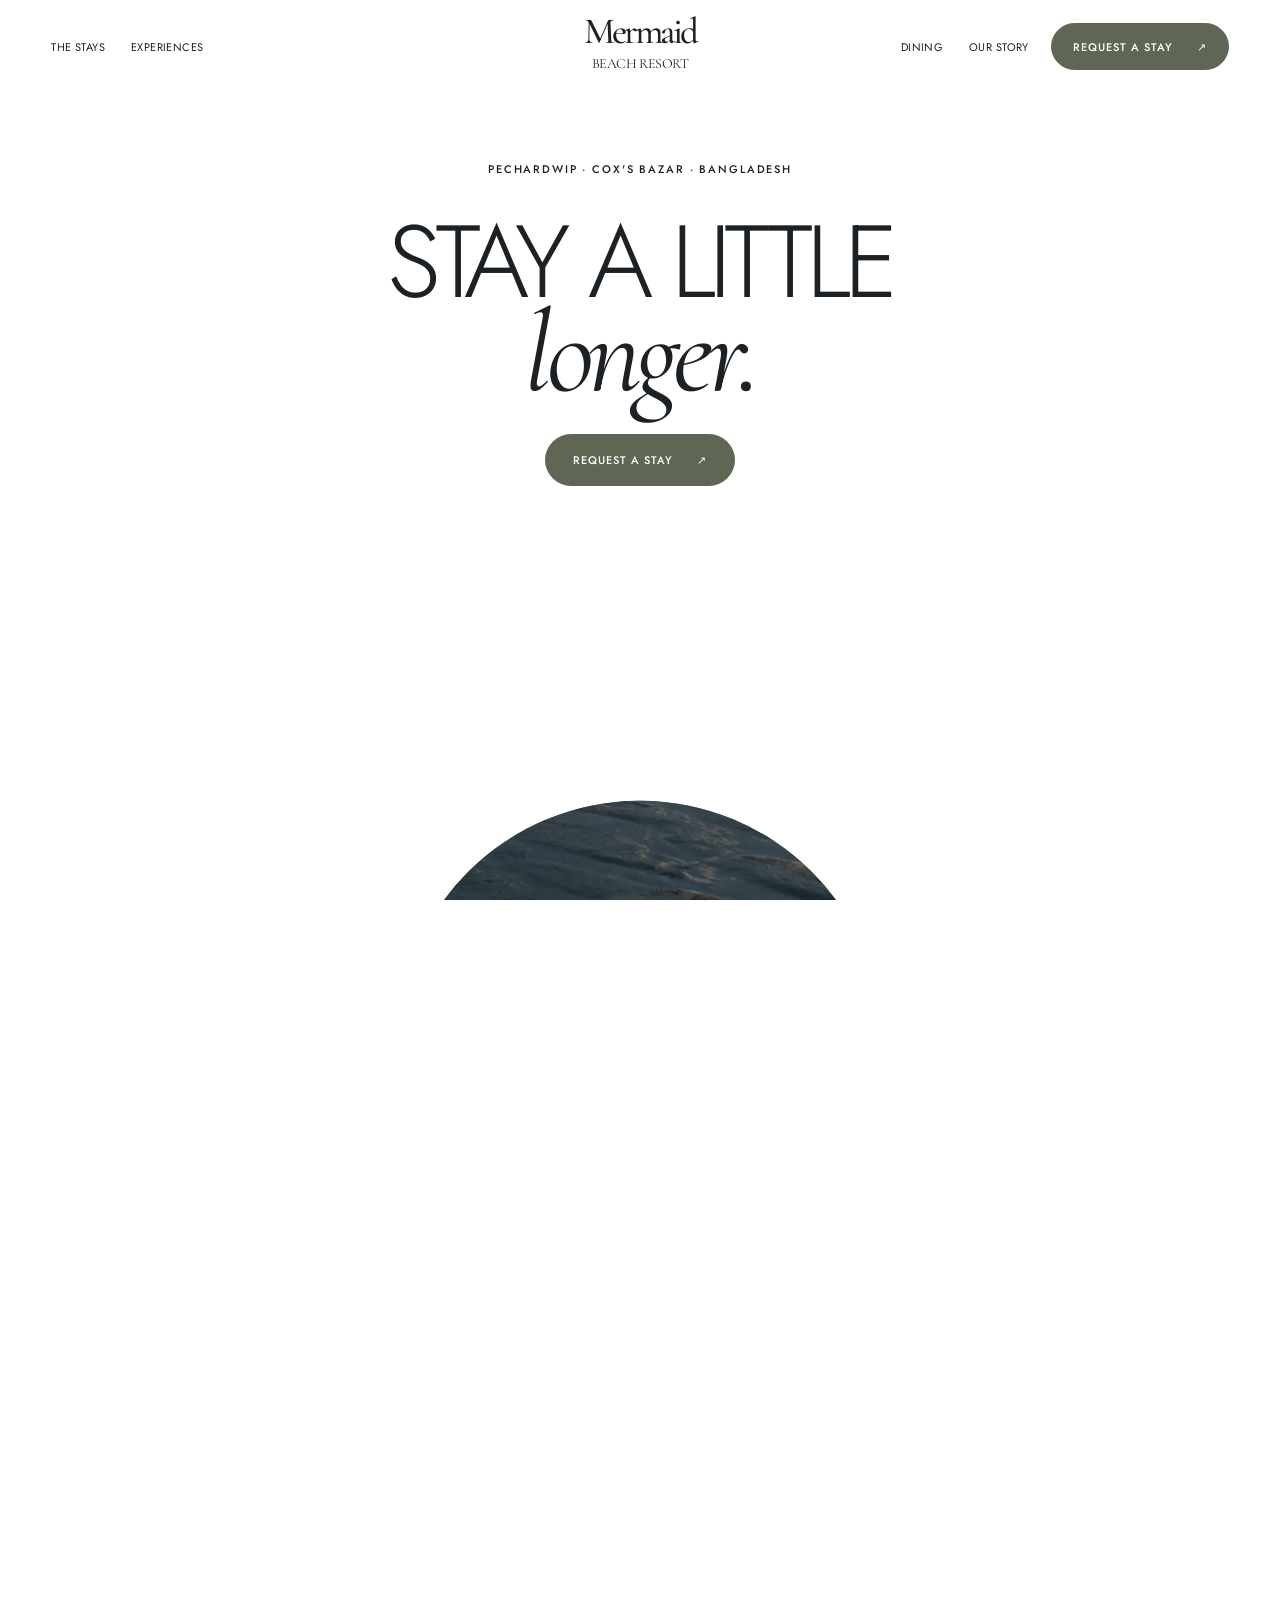
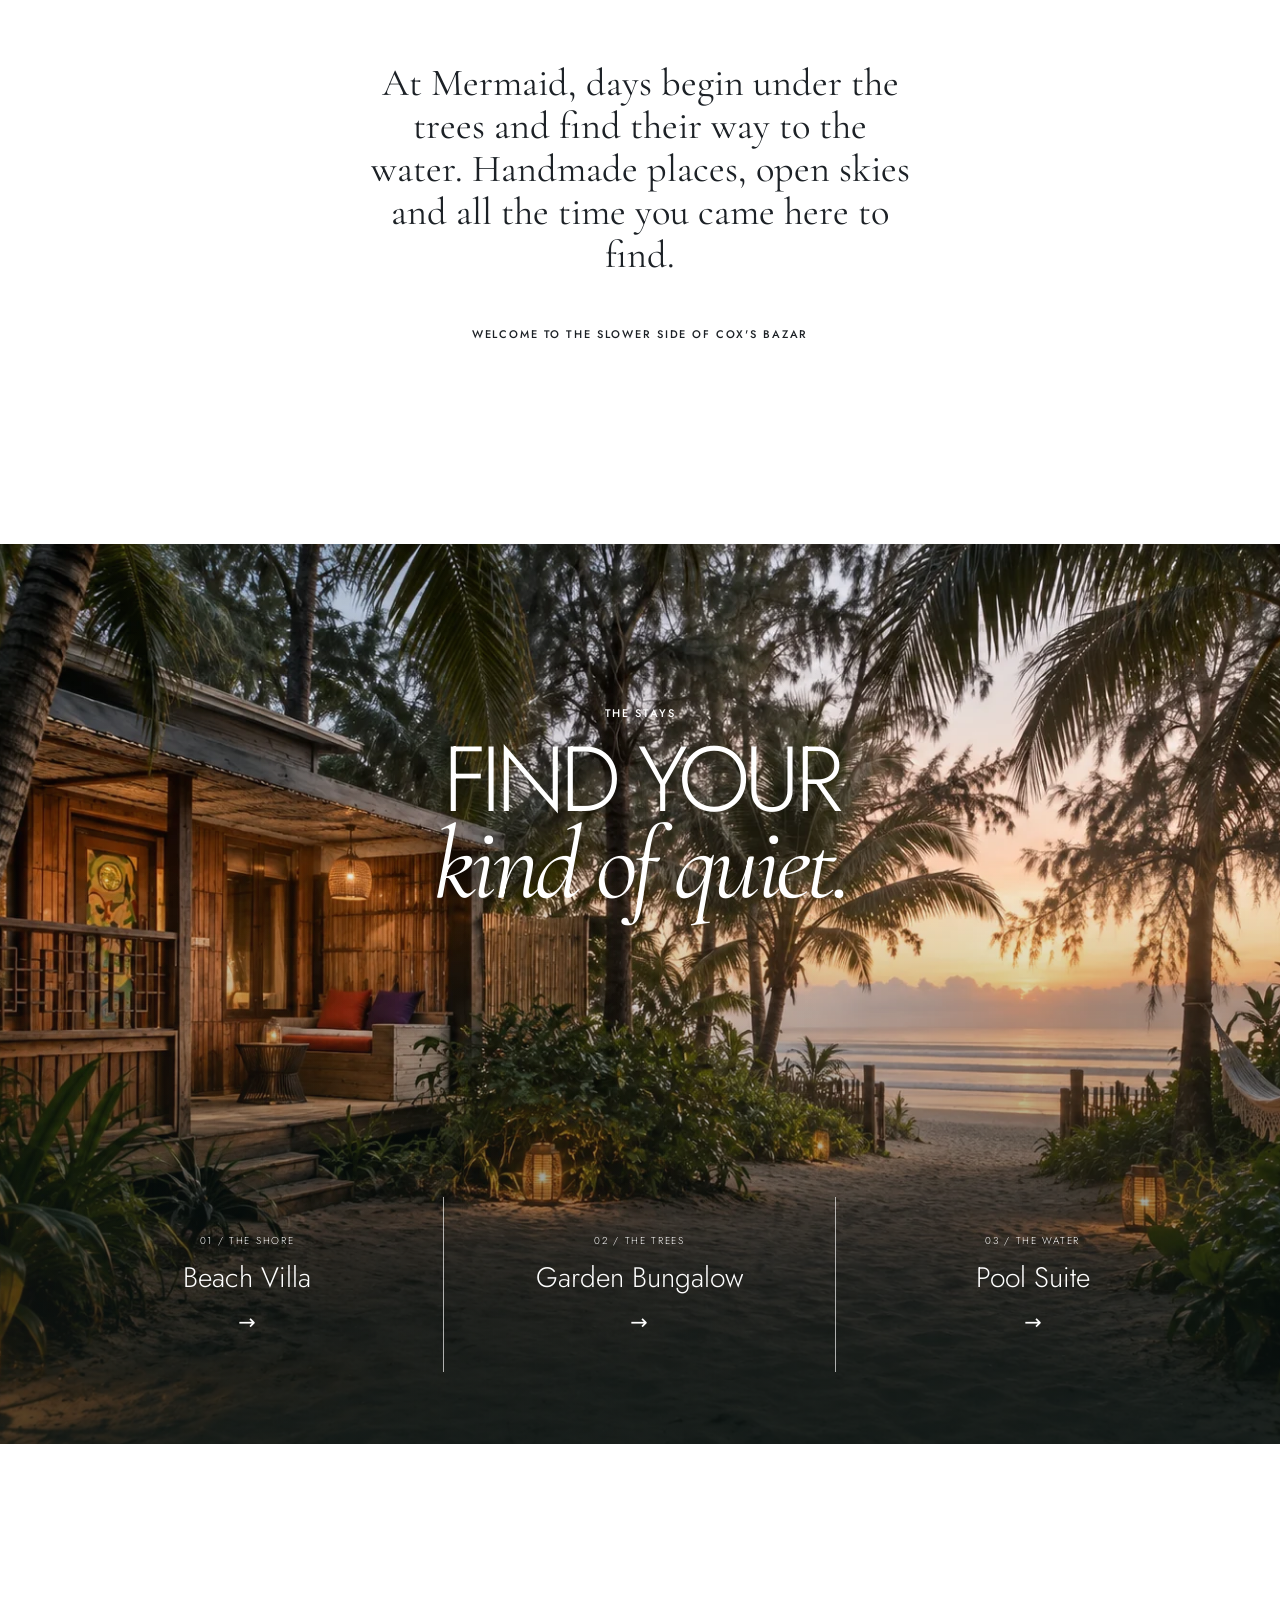
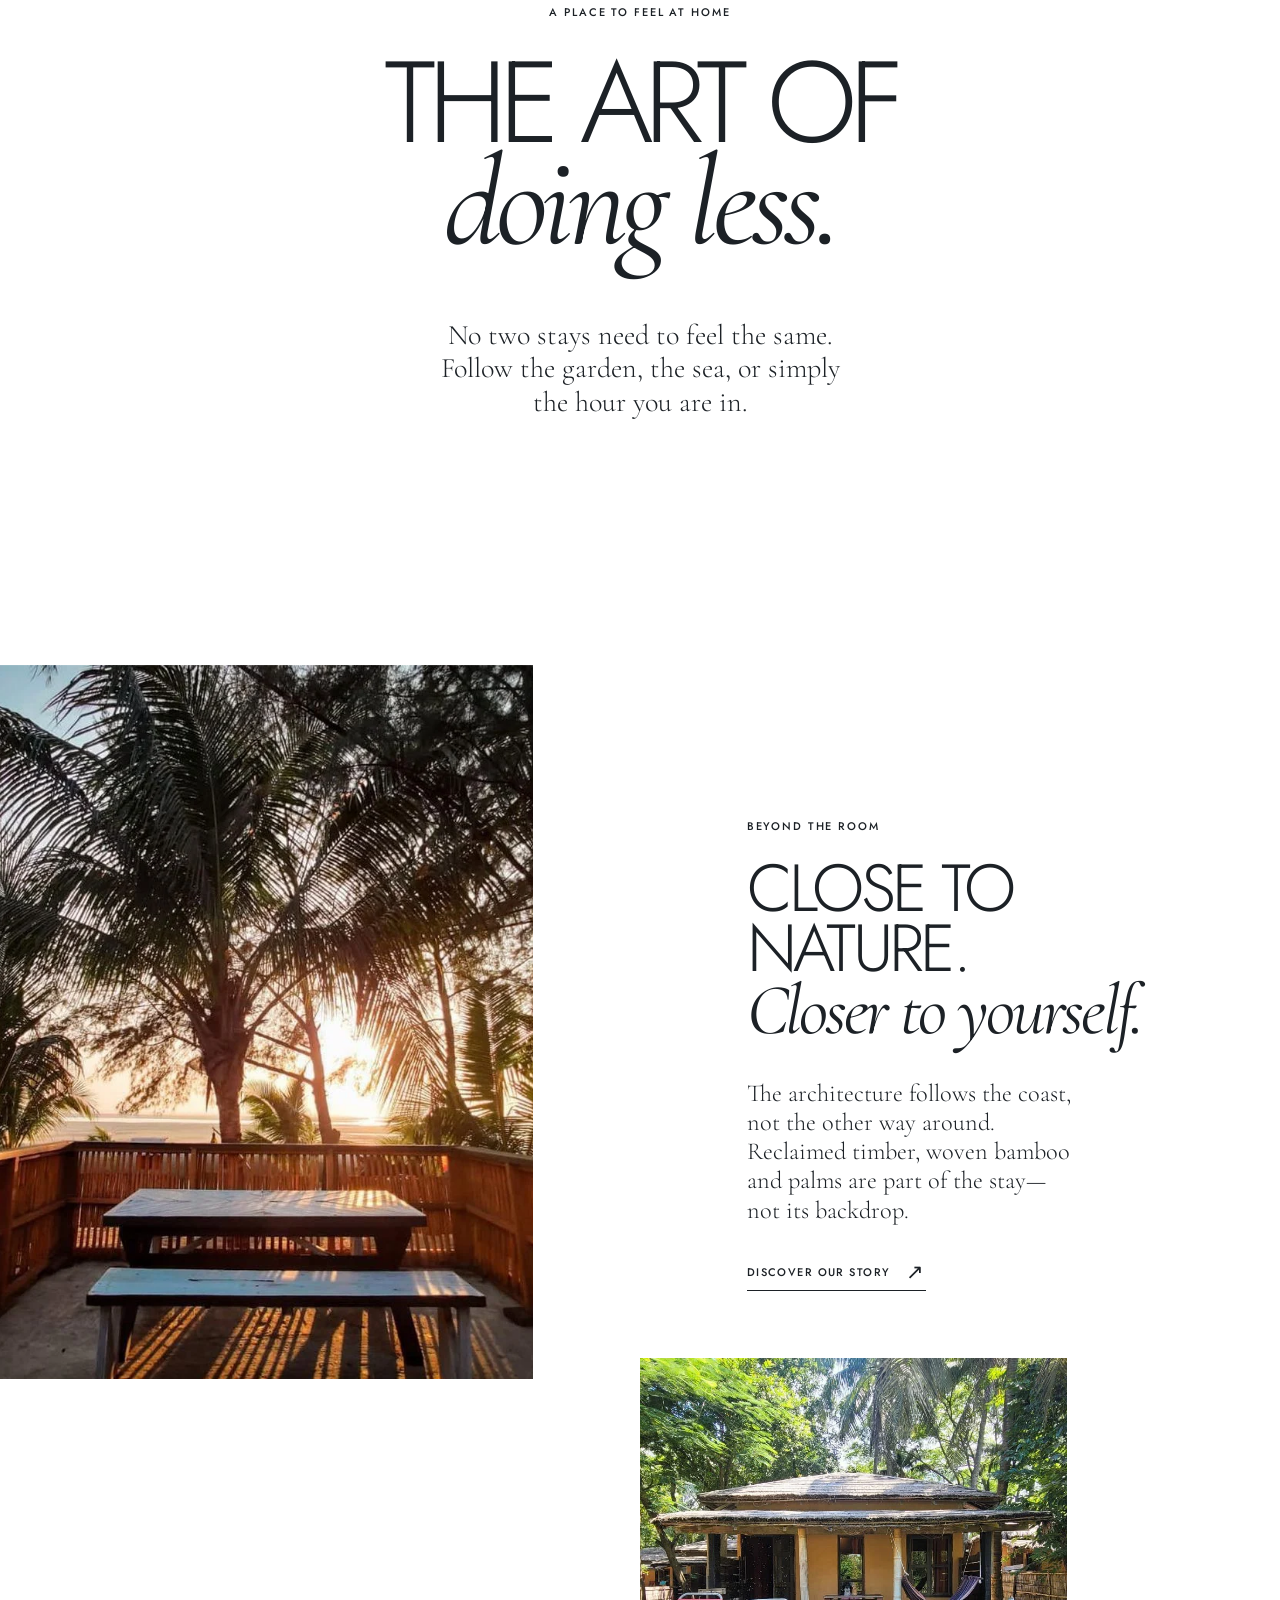
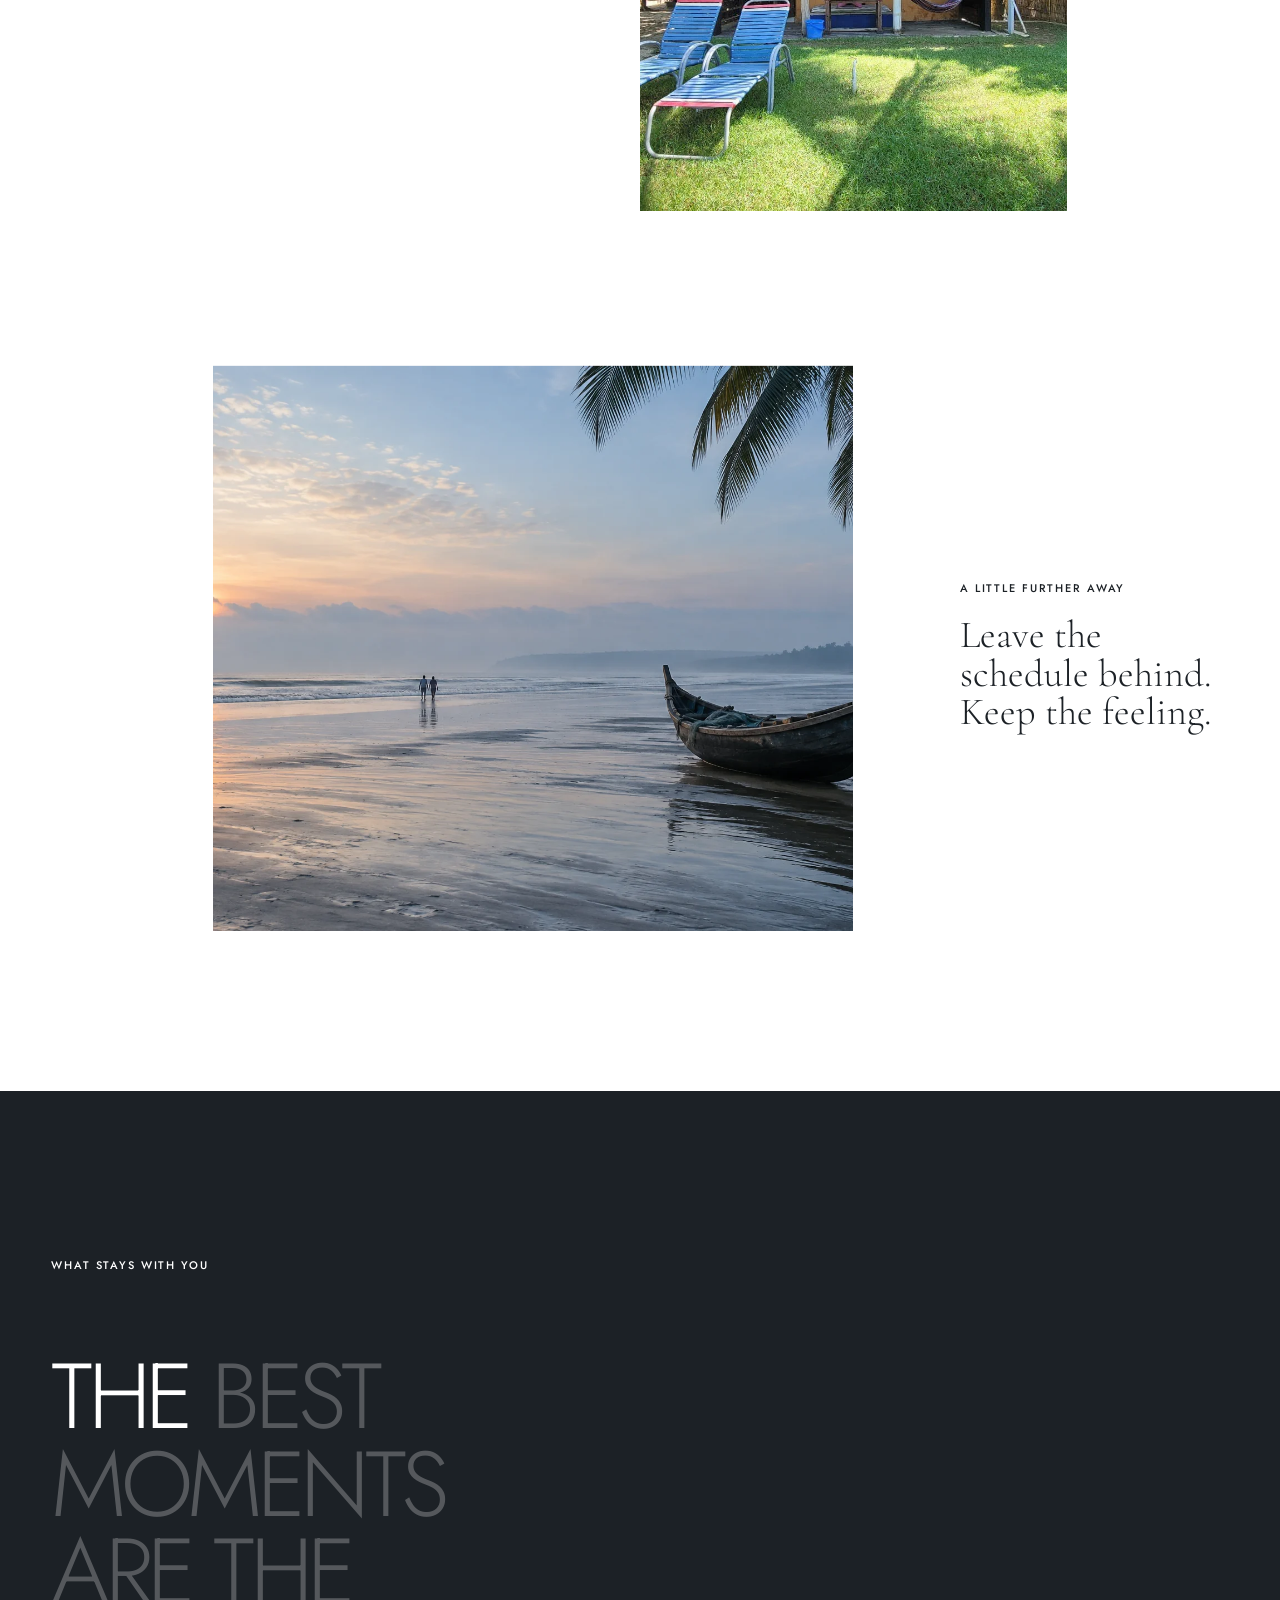
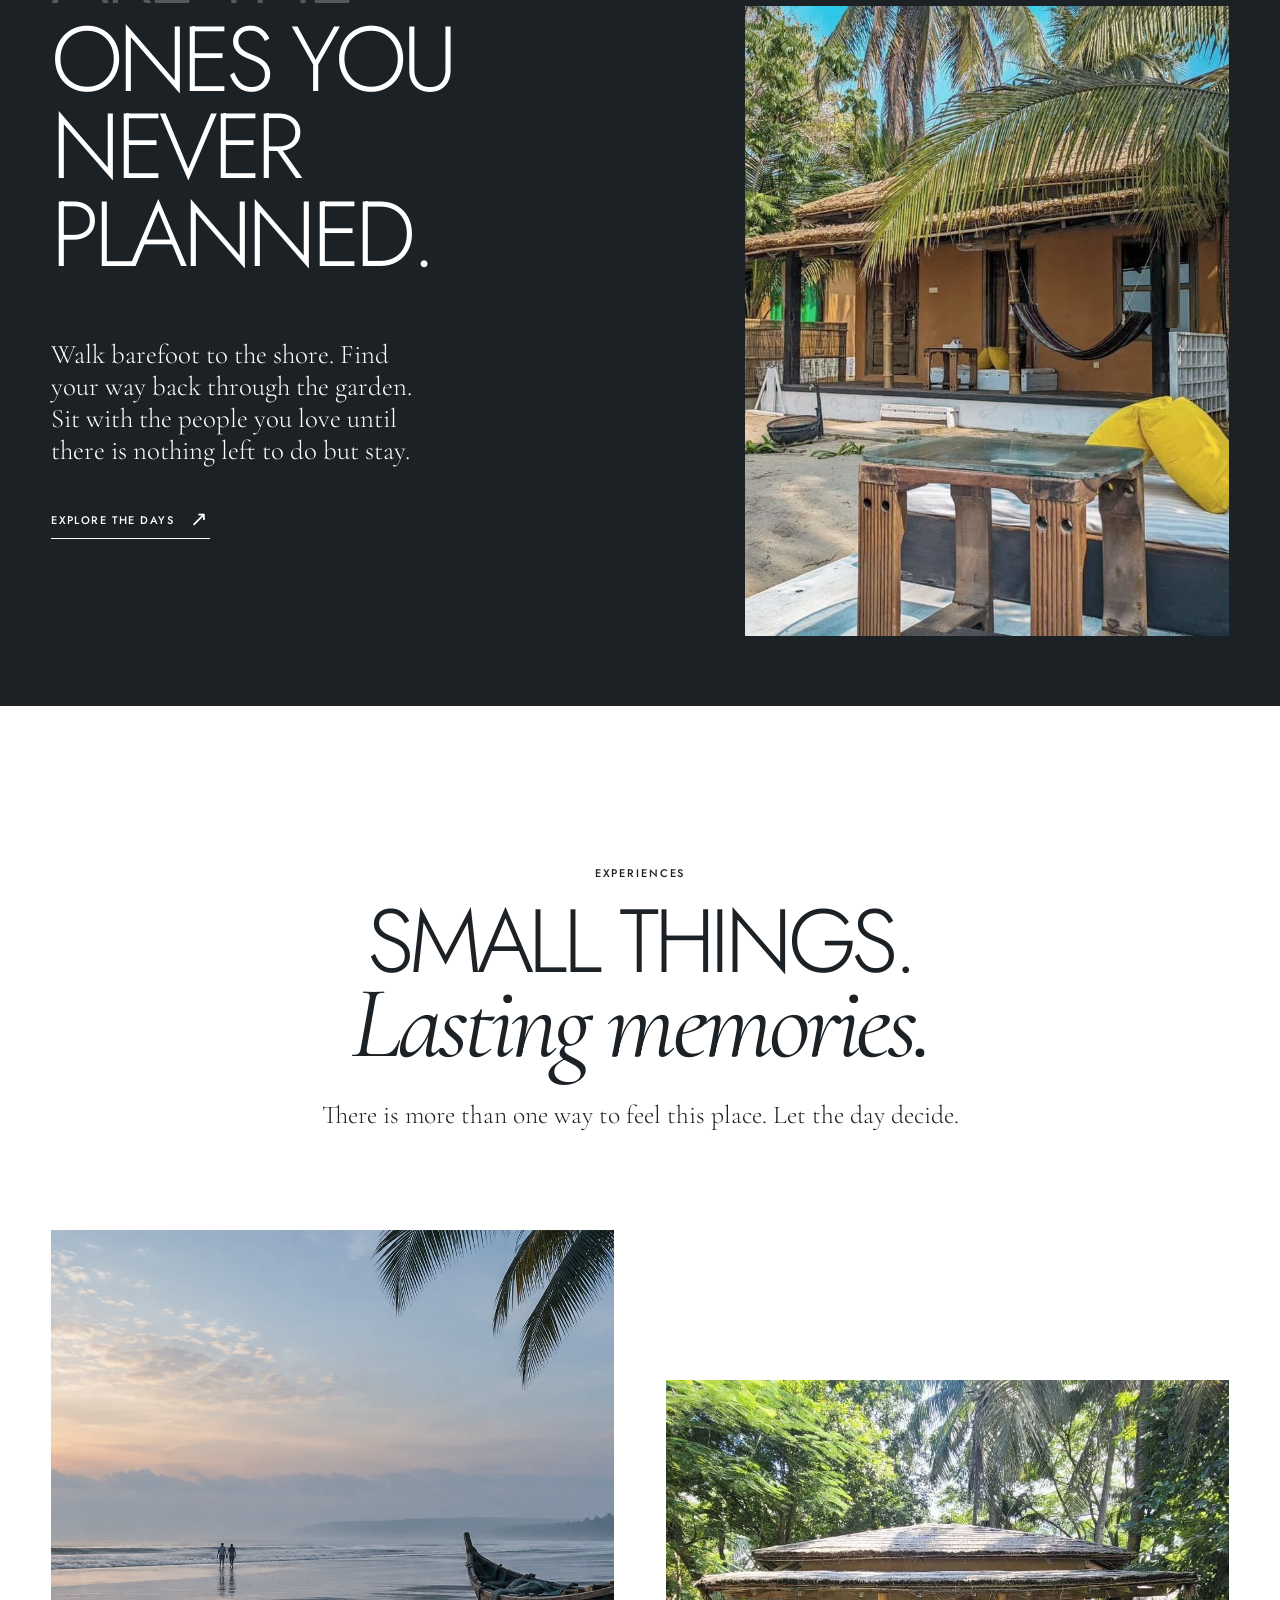
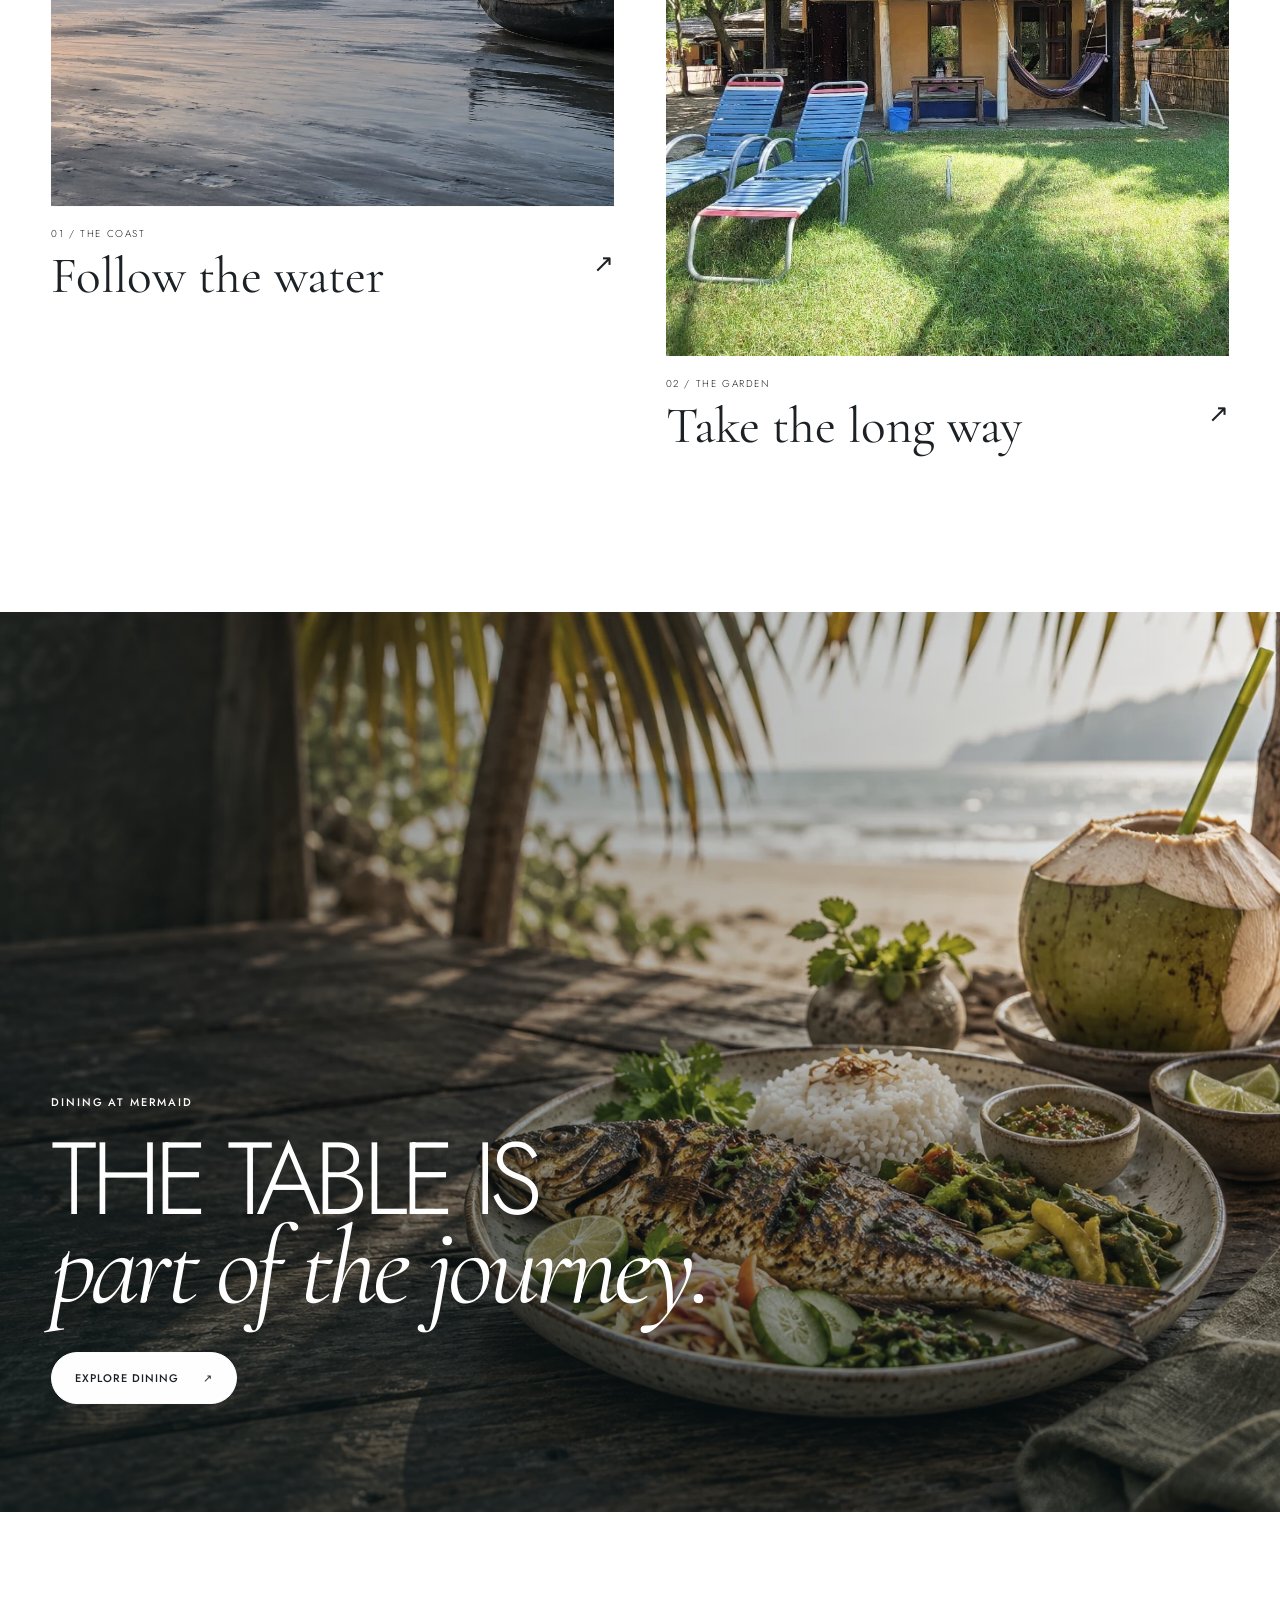
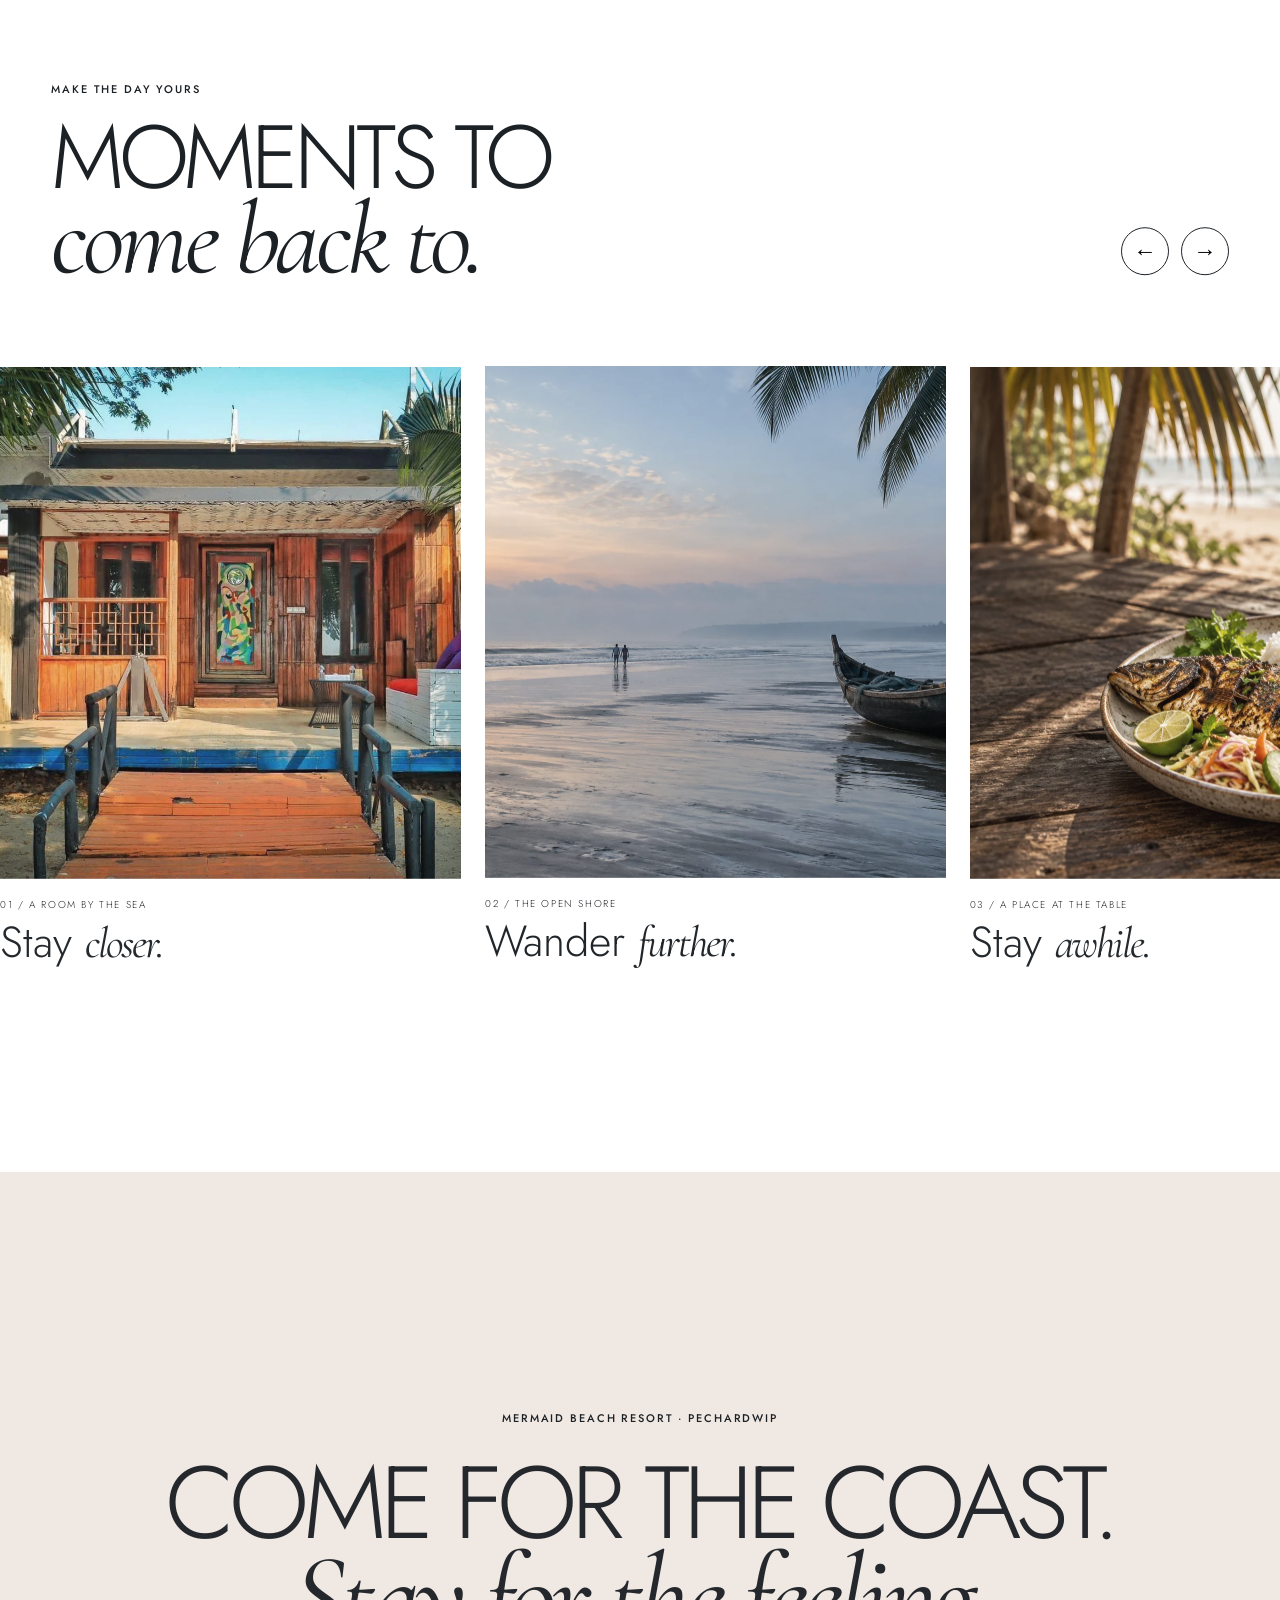
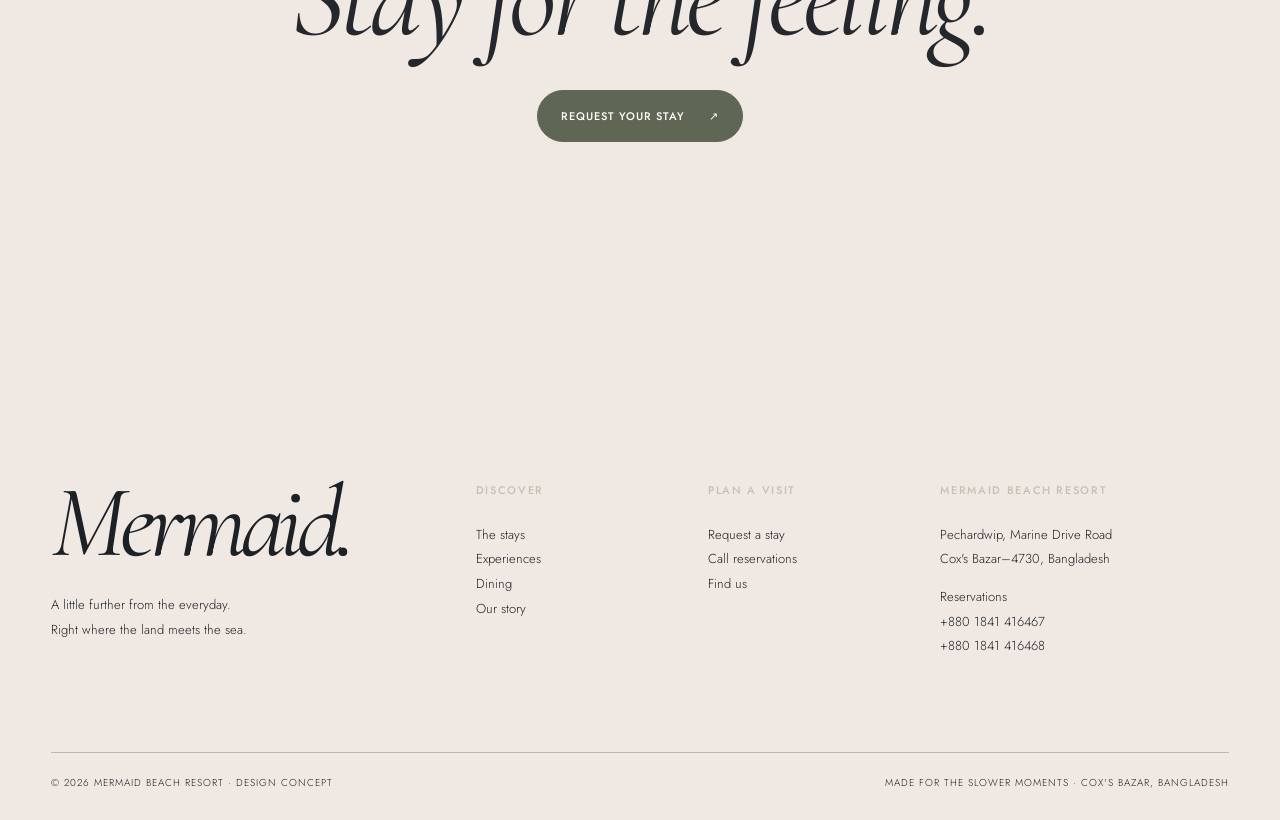
==== commit 3ba0b641: "Rebuild resort site around Rosa motion system" ====
--- a/index.html
+++ b/index.html
@@ -1,30 +1,94 @@
 <!doctype html>
 <html lang="en">
 <head>
-  <meta charset="utf-8"><meta name="viewport" content="width=device-width,initial-scale=1">
-  <meta name="theme-color" content="#f4ede0"><meta name="description" content="Mermaid Beach Resort, Pechardwip. A handmade world between the garden and the Bay of Bengal.">
-  <meta property="og:title" content="Mermaid Beach Resort — The coast, in its own time"><meta property="og:description" content="A coastal field journal from Mermaid Beach Resort, Cox's Bazar."><meta property="og:image" content="assets/img/01-dawn-hero.webp">
-  <link rel="icon" href="assets/logo-mark.svg" type="image/svg+xml"><link rel="preconnect" href="https://fonts.googleapis.com"><link rel="preconnect" href="https://fonts.gstatic.com" crossorigin>
-  <link rel="preload" as="image" href="assets/img/01-dawn-hero.webp"><link rel="stylesheet" href="css/tokens.css"><link rel="stylesheet" href="css/main.css"><link rel="stylesheet" href="css/edition.css">
-  <title>Mermaid Beach Resort — A coastal field journal</title>
+  <meta charset="utf-8">
+  <meta name="viewport" content="width=device-width,initial-scale=1">
+  <meta name="theme-color" content="#f0e8e3">
+  <meta name="description" content="Mermaid Beach Resort, Pechardwip. Villas, gardens and a quieter way to experience the Bay of Bengal.">
+  <meta property="og:title" content="Mermaid Beach Resort — Stay a little longer">
+  <meta property="og:description" content="Find your own rhythm by the sea in Cox's Bazar.">
+  <meta property="og:image" content="assets/img/01-dawn-hero.webp">
+  <link rel="icon" href="assets/logo-mark.svg" type="image/svg+xml">
+  <link rel="preconnect" href="https://fonts.googleapis.com">
+  <link rel="preconnect" href="https://fonts.gstatic.com" crossorigin>
+  <link rel="preload" as="image" href="assets/img/02-tidal-shore.webp">
+  <link rel="stylesheet" href="css/tokens.css">
+  <link rel="stylesheet" href="css/main.css">
+  <link rel="stylesheet" href="css/rosa.css">
+  <title>Mermaid Beach Resort — Stay a little longer</title>
 </head>
-<body data-page="home" class="edition"><header id="site-header"></header><main>
-  <section class="cover" aria-labelledby="cover-title">
-    <div class="cover__issue ink-rule"><span>THE COAST ISSUE / No. 01</span><span>PECHARDWIP, COX'S BAZAR</span><span>21°17′50″N / 92°03′05″E</span></div>
-    <div class="cover__masthead"><span class="cover__aside">A DIFFERENT WAY<br>TO FIND YOURSELF</span><h1 id="cover-title">Mermaid<span>.</span></h1><span class="cover__edition">BEACH RESORT<br>EST. BY THE TIDE</span></div>
-    <div class="cover__imageframe"><img src="assets/img/01-dawn-hero.webp" alt="Campaign interpretation of a timber villa between palms and the sea at dawn" fetchpriority="high"><div class="cover__image-note"><span>01 / THE ARRIVAL</span><p>Where the garden gives way to the sea.</p></div><div class="cover__seal" aria-hidden="true"><span>TAKE<br>YOUR<br>TIME</span><small>✦ COX'S BAZAR ✦</small></div><svg class="cover__tide" viewBox="0 0 1440 180" preserveAspectRatio="none" aria-hidden="true"><path d="M0 108C119 36 244 160 376 108S634 42 759 111 1021 151 1133 86 1332 38 1440 103V180H0Z"/></svg></div>
-    <div class="cover__foot ink-rule"><p>Handmade spaces, salt air, and days with no reason to hurry.</p><a class="editorial-link" href="#the-day">Open the journal <span aria-hidden="true">↘</span></a><span class="cover__scroll">SCROLL TO TURN THE PAGE</span></div>
-  </section>
-  <div class="ink-marquee" aria-hidden="true"><div class="ink-marquee__track"><span>BARE FEET · OPEN DAYS · BENGAL LIGHT · </span><span>BARE FEET · OPEN DAYS · BENGAL LIGHT · </span></div></div>
-  <section class="invitation" aria-labelledby="invitation-title"><div class="invitation__top ink-rule"><span>FIELD NOTE 001 / THE FEELING</span><span>THE WORLD CAN WAIT</span></div><div class="invitation__grid"><div class="invitation__margin"><span class="margin-number">01</span><p>AN INVITATION<br>FROM THE EDGE<br>OF THE BAY</p></div><div><h2 id="invitation-title" data-edition-title>Some places give you a room. <em>Here, the day opens up.</em></h2><p class="invitation__body">Under the trees, beside the water, the little things take their time. Wake slowly. Follow the light. Stay for one more story.</p></div></div><figure class="invitation__photo"><img src="assets/img/story-villa-deck.webp" alt="Real timber deck at Mermaid Beach Resort opening toward the beach" loading="lazy" data-parallax="small"><figcaption>FROM THE VERANDA / THE BAY OF BENGAL</figcaption></figure><span class="invitation__scribble" aria-hidden="true">little by little ↗</span></section>
-  <section class="day-cycle" id="the-day" aria-labelledby="day-title"><div class="day-cycle__sticky"><div class="day-cycle__media"><img class="day-cycle__image is-first" src="assets/img/02-tidal-shore.webp" alt="Campaign interpretation of the coast at first light" loading="lazy"><img class="day-cycle__image" src="assets/img/04-coast.webp" alt="Campaign interpretation of the shoreline in afternoon light" loading="lazy"><img class="day-cycle__image" src="assets/img/03-dining.webp" alt="Campaign interpretation of a coastal meal at the end of the day" loading="lazy"></div><div class="day-cycle__wash"></div><div class="day-cycle__inner"><div class="day-cycle__meta"><span>FIELD NOTE 002 / THE HOURS</span><span>THE DAY HAS ITS OWN IDEAS</span></div><div class="day-cycle__stories"><div class="day-cycle__story is-first"><span>06:12 / FIRST LIGHT</span><h2 id="day-title">Begin<br><em>again.</em></h2><p>Walk until the shoreline is the only thought you have.</p></div><div class="day-cycle__story"><span>13:40 / THE SLOW HOURS</span><h2>Go where<br><em>it leads.</em></h2><p>Take the long way between the palms and the sea.</p></div><div class="day-cycle__story"><span>18:02 / GOLDEN HOUR</span><h2>Stay for<br><em>one more.</em></h2><p>There is always room at the table when the day is done.</p></div></div><div class="day-cycle__rail"><span>DAWN</span><div class="day-cycle__progress"><i></i></div><span>DUSK</span></div></div></div></section>
-  <section class="folios" aria-labelledby="folios-title"><div class="folios__intro"><div class="ink-rule"><span>FIELD NOTE 003 / THE STAYS</span><span>SEVEN PLACES TO CALL YOUR OWN</span></div><div class="folios__head"><h2 id="folios-title">A room for<br><em>the way you feel.</em></h2><p>Some people find their rhythm near the sea. Others, beneath the trees. Follow yours.</p></div></div><div class="folios__track">
-    <article class="folio folio--sea"><div class="folio__text"><span class="folio__number">01 / THE SHORE</span><h3>Beach<br><em>Villa.</em></h3><p>Sand a few steps away. A veranda that asks you to sit a little longer.</p><div class="folio__bottom"><span>FROM ৳40,000 / NIGHT</span><a class="folio__arrow" href="book.html?stay=beach-villa" aria-label="Request a Beach Villa stay">↗</a></div></div><div class="folio__photo"><img src="assets/img/stay-beach-villa.webp" alt="Real Mermaid Beach Villa timber entrance" loading="lazy"><span>BUILT FOR THE OPEN WATER / 02 GUESTS</span></div><div class="folio__watermark" aria-hidden="true">M/01</div></article>
-    <article class="folio folio--grove"><div class="folio__text"><span class="folio__number">02 / THE GARDEN</span><h3>Garden<br><em>Bungalow.</em></h3><p>A hammock, a veranda, and the easy company of the trees.</p><div class="folio__bottom"><span>FROM ৳26,000 / NIGHT</span><a class="folio__arrow" href="book.html?stay=garden-bungalow" aria-label="Request a Garden Bungalow stay">↗</a></div></div><div class="folio__photo"><img src="assets/img/stay-garden-bungalow.webp" alt="Real Garden Bungalow with a veranda and hammock" loading="lazy"><span>A LITTLE WORLD OF GREEN / 02 GUESTS</span></div><div class="folio__watermark" aria-hidden="true">M/02</div></article>
-    <article class="folio folio--water"><div class="folio__text"><span class="folio__number">03 / THE WATER</span><h3>Pool<br><em>Suite.</em></h3><p>Wake with the water nearby. Make the first thing you do a swim.</p><div class="folio__bottom"><span>FROM ৳50,000 / NIGHT</span><a class="folio__arrow" href="book.html?stay=pool-suite" aria-label="Request a Pool Suite stay">↗</a></div></div><div class="folio__photo"><img src="assets/img/stay-pool-suite.webp" alt="Real swimming pool beside Mermaid's pool suites" loading="lazy"><span>OPEN AIR / 02 GUESTS</span></div><div class="folio__watermark" aria-hidden="true">M/03</div></article>
-  </div><div class="folios__outro"><a class="editorial-link" href="stays.html">See all seven stays <span aria-hidden="true">↗</span></a><span>RATES ARE STARTING GUIDES; THE TEAM CONFIRMS THE DETAILS.</span></div></section>
-  <section class="field-notes" aria-labelledby="notes-title"><div class="field-notes__header ink-rule"><span>FIELD NOTE 004 / THE PLACE</span><span>MADE WITH THE LAND</span></div><div class="field-notes__grid"><div class="field-notes__heading"><h2 id="notes-title">The place<br>is <em>the point.</em></h2><p>Reclaimed teak. Woven bamboo. A garden that stays a garden. Mermaid wears the coast instead of trying to outshine it.</p><a class="editorial-link" href="story.html">Read our story <span aria-hidden="true">↗</span></a></div><figure class="field-notes__image field-notes__image--a"><img src="assets/img/story-garden.webp" alt="Real bungalow beneath the garden canopy" loading="lazy" data-parallax="small"><figcaption>01 / UNDER THE TREES</figcaption></figure><figure class="field-notes__image field-notes__image--b"><img src="assets/img/story-hammock.webp" alt="Real hammock and natural space at Mermaid" loading="lazy" data-parallax="large"><figcaption>02 / A PLACE TO PAUSE</figcaption></figure><div class="field-notes__stamp" aria-hidden="true">GROWN<br>HERE<br>✳</div></div></section>
-  <section class="table-story" aria-labelledby="table-title"><div class="table-story__meta ink-rule"><span>FIELD NOTE 005 / THE TABLE</span><span>GOOD THINGS GROW NEARBY</span></div><div class="table-story__layout"><div><h2 id="table-title">Eat<br><em>the time.</em></h2><p>Fresh coastal flavors, things grown nearby, and no need to watch the clock.</p><a class="editorial-link" href="dining.html">Take a seat <span aria-hidden="true">↗</span></a></div><div class="table-story__media"><img src="assets/img/03-dining.webp" alt="Campaign interpretation of a coastal meal with local fish" loading="lazy"><span>BREAKFAST CLUB / EAT THE TIME</span></div></div><div class="table-story__marquee" aria-hidden="true"><span>FROM THE COAST · TO THE TABLE · </span><span>FROM THE COAST · TO THE TABLE · </span></div></section>
-  <section class="days" aria-labelledby="days-title"><div class="days__top ink-rule"><span>FIELD NOTE 006 / THE WANDER</span><span>FOLLOW WHAT FEELS GOOD</span></div><div class="days__intro"><h2 id="days-title">The days<br>are <em>yours.</em></h2><p>A little adventure. A little nothing. Enough time for both.</p></div><div class="days__grid"><a class="day-card" href="experiences.html#shore"><div class="day-card__image"><img src="assets/img/04-coast.webp" alt="Campaign view of the Cox's Bazar shore" loading="lazy"></div><span>01 / THE SHORE</span><h3>Follow the water <b>↗</b></h3></a><a class="day-card" href="experiences.html#garden"><div class="day-card__image"><img src="assets/img/story-garden.webp" alt="Real Mermaid garden beneath palms" loading="lazy"></div><span>02 / THE GARDEN</span><h3>Leave something growing <b>↗</b></h3></a><a class="day-card" href="experiences.html#make"><div class="day-card__image"><img src="assets/img/story-hammock.webp" alt="Real outdoor lounging space at Mermaid" loading="lazy"></div><span>03 / TO MAKE</span><h3>Make a little magic <b>↗</b></h3></a></div></section>
-  <section class="closing-ticket" aria-labelledby="close-title"><div class="closing-ticket__top ink-rule"><span>LAST NOTE / AN INVITATION</span><span>ISSUED AT THE EDGE OF THE SEA</span></div><div class="closing-ticket__main"><div><span class="closing-ticket__star">✳</span><h2 id="close-title">Come away.<br><em>Come alive.</em></h2><p>Your place by the coast is waiting. The rest can wait too.</p></div><a href="book.html" class="closing-ticket__cta"><span>REQUEST<br>YOUR STAY</span><b aria-hidden="true">↗</b></a></div><div class="closing-ticket__bottom"><span>MERMAID BEACH RESORT</span><span>PECHARDWIP · COX'S BAZAR</span><span>ONE GOOD DAY AT A TIME</span></div></section>
-</main><footer id="site-footer"></footer><script defer src="assets/vendor/gsap.min.js"></script><script defer src="assets/vendor/ScrollTrigger.min.js"></script><script defer src="assets/vendor/lenis.min.js"></script><script defer src="js/main.js"></script><script defer src="js/edition.js"></script></body></html>
+<body data-page="home" class="rosa-home">
+  <header id="site-header"></header>
+  <main>
+    <!-- Rosa §01 / M01–M02: a long circular film chapter before the offer. -->
+    <section class="rosa-hero" aria-labelledby="rosa-hero-title">
+      <div class="rosa-hero__sticky">
+        <div class="rosa-hero__opening">
+          <span class="rosa-overline">PECHARDWIP · COX'S BAZAR · BANGLADESH</span>
+          <h1 id="rosa-hero-title" aria-label="Stay a little longer."><span>Stay a little</span><em>longer.</em></h1>
+          <a class="button button--dark rosa-hero__reserve" href="book.html">REQUEST A STAY <span aria-hidden="true">↗</span></a>
+        </div>
+        <div class="rosa-hero__mask" aria-hidden="true">
+          <video class="rosa-hero__video" poster="assets/img/02-tidal-shore.webp" muted playsinline loop preload="metadata" data-native-film>
+            <source src="assets/video/mermaid-hero.mp4" type="video/mp4">
+          </video>
+          <div class="rosa-hero__grade"></div>
+        </div>
+        <div class="rosa-hero__after" aria-hidden="true"><span>01 / WHERE THE LAND MEETS THE SEA</span><p>A different pace<br><em>begins here.</em></p><span>SCROLL TO DISCOVER ↓</span></div>
+      </div>
+    </section>
+
+    <section class="rosa-welcome" aria-label="Welcome to Mermaid">
+      <p>At Mermaid, days begin under the trees and find their way to the water. Handmade places, open skies and all the time you came here to find.</p>
+      <span class="rosa-overline">WELCOME TO THE SLOWER SIDE OF COX'S BAZAR</span>
+    </section>
+
+    <!-- Rosa §02 / M03: one panoramic image, three quiet offers. -->
+    <section class="rosa-properties" aria-labelledby="rosa-properties-title">
+      <div class="rosa-properties__media" aria-hidden="true">
+        <img class="is-active" src="assets/img/01-dawn-hero.webp" alt="">
+        <img src="assets/img/stay-beach-villa.webp" alt="">
+        <img src="assets/img/stay-garden-bungalow.webp" alt="">
+        <img src="assets/img/stay-pool-suite.webp" alt="">
+      </div>
+      <div class="rosa-properties__wash"></div>
+      <div class="rosa-properties__heading"><span class="rosa-overline">THE STAYS</span><h2 id="rosa-properties-title">Find your <em>kind of quiet.</em></h2></div>
+      <div class="rosa-properties__choices">
+        <a href="book.html?stay=beach-villa" data-property="1"><span>01 / THE SHORE</span><strong>Beach Villa</strong><b aria-hidden="true">↗</b></a>
+        <a href="book.html?stay=garden-bungalow" data-property="2"><span>02 / THE TREES</span><strong>Garden Bungalow</strong><b aria-hidden="true">↗</b></a>
+        <a href="book.html?stay=pool-suite" data-property="3"><span>03 / THE WATER</span><strong>Pool Suite</strong><b aria-hidden="true">↗</b></a>
+      </div>
+    </section>
+
+    <section class="rosa-statement" aria-labelledby="rosa-statement-title"><span class="rosa-overline">A PLACE TO FEEL AT HOME</span><h2 id="rosa-statement-title">The art of<br><em>doing less.</em></h2><p>No two stays need to feel the same. Follow the garden, the sea, or simply the hour you are in.</p></section>
+
+    <!-- Rosa §03–§04 / M04: staggered photographs, shallow independent travel. -->
+    <section class="rosa-collage" aria-labelledby="rosa-collage-title">
+      <figure class="rosa-collage__large"><img src="assets/img/story-villa-deck.webp" alt="Mermaid's timber deck opening toward the sea" loading="lazy" data-parallax="large"><figcaption>THE VIEW FROM THE VERANDA</figcaption></figure>
+      <div class="rosa-collage__copy"><span class="rosa-overline">BEYOND THE ROOM</span><h2 id="rosa-collage-title">Close to nature.<br><em>Closer to yourself.</em></h2><p>The architecture follows the coast, not the other way around. Reclaimed timber, woven bamboo and palms are part of the stay—not its backdrop.</p><a class="link-arrow" href="story.html">DISCOVER OUR STORY <span aria-hidden="true">↗</span></a></div>
+      <figure class="rosa-collage__small"><img src="assets/img/story-garden.webp" alt="A garden bungalow beneath palms" loading="lazy" data-parallax="small"><figcaption>BETWEEN THE TREES</figcaption></figure>
+      <figure class="rosa-collage__wide"><img src="assets/img/04-coast.webp" alt="A quiet view of the Bay of Bengal" loading="lazy" data-parallax="large"><figcaption>THE BAY, AT ITS OWN PACE</figcaption></figure>
+      <div class="rosa-collage__aside"><span class="rosa-overline">A LITTLE FURTHER AWAY</span><p>Leave the schedule behind. Keep the feeling.</p></div>
+    </section>
+
+    <!-- Rosa §05 / M05: one dark inversion and scroll-linked text emphasis. -->
+    <section class="rosa-belief" aria-labelledby="rosa-belief-title"><div class="rosa-belief__inner"><span class="rosa-overline">WHAT STAYS WITH YOU</span><h2 id="rosa-belief-title" data-char-emphasis>The best moments are the ones you never planned.</h2><p>Walk barefoot to the shore. Find your way back through the garden. Sit with the people you love until there is nothing left to do but stay.</p><a class="link-arrow" href="experiences.html">EXPLORE THE DAYS <span aria-hidden="true">↗</span></a></div><div class="rosa-belief__image"><img src="assets/img/story-hammock.webp" alt="Mermaid's hammock and garden at rest" loading="lazy"></div></section>
+
+    <section class="rosa-experiences" aria-labelledby="rosa-experiences-title"><div class="rosa-experiences__intro"><span class="rosa-overline">EXPERIENCES</span><h2 id="rosa-experiences-title">Small things.<br><em>Lasting memories.</em></h2><p>There is more than one way to feel this place. Let the day decide.</p></div><div class="rosa-experiences__grid"><a class="rosa-experience" href="experiences.html#shore"><img src="assets/img/04-coast.webp" alt="The shore at first light" loading="lazy"><span>01 / THE COAST</span><strong>Follow the water <b aria-hidden="true">↗</b></strong></a><a class="rosa-experience" href="experiences.html#garden"><img src="assets/img/story-garden.webp" alt="The garden at Mermaid Beach Resort" loading="lazy"><span>02 / THE GARDEN</span><strong>Take the long way <b aria-hidden="true">↗</b></strong></a></div></section>
+
+    <!-- Rosa §07 / M06: film as a sensory pause, without an embedded platform player. -->
+    <section class="rosa-dining" aria-labelledby="rosa-dining-title"><img src="assets/img/03-dining.webp" alt="Coastal fish and local ingredients at the table" loading="lazy"><div class="rosa-dining__veil"></div><div class="rosa-dining__content"><span class="rosa-overline">DINING AT MERMAID</span><h2 id="rosa-dining-title">The table is<br><em>part of the journey.</em></h2><a class="button button--light" href="dining.html">EXPLORE DINING <span aria-hidden="true">↗</span></a></div></section>
+
+    <!-- Rosa §08 / M07: partially visible neighbors and a draggable experience rail. -->
+    <section class="rosa-discover" aria-labelledby="rosa-discover-title"><div class="rosa-discover__head"><div><span class="rosa-overline">MAKE THE DAY YOURS</span><h2 id="rosa-discover-title">Moments to<br><em>come back to.</em></h2></div><div class="rosa-discover__controls"><button type="button" data-rail-dir="-1" aria-label="Previous moment">←</button><button type="button" data-rail-dir="1" aria-label="Next moment">→</button></div></div><div class="experience-rail rosa-discover__rail"><a class="rosa-discover__card" href="stays.html"><img src="assets/img/stay-beach-villa.webp" alt="Beach Villa at Mermaid" loading="lazy"><span>01 / A ROOM BY THE SEA</span><strong>Stay <em>closer.</em></strong></a><a class="rosa-discover__card" href="experiences.html"><img src="assets/img/04-coast.webp" alt="Shoreline at Cox's Bazar" loading="lazy"><span>02 / THE OPEN SHORE</span><strong>Wander <em>further.</em></strong></a><a class="rosa-discover__card" href="dining.html"><img src="assets/img/03-dining.webp" alt="Coastal food by the beach" loading="lazy"><span>03 / A PLACE AT THE TABLE</span><strong>Stay <em>awhile.</em></strong></a><a class="rosa-discover__card" href="story.html"><img src="assets/img/story-hammock.webp" alt="Garden hammock at Mermaid" loading="lazy"><span>04 / THE PLACE ITSELF</span><strong>Feel <em>at home.</em></strong></a></div></section>
+
+    <section class="rosa-close" aria-labelledby="rosa-close-title"><span class="rosa-overline">MERMAID BEACH RESORT · PECHARDWIP</span><h2 id="rosa-close-title">Come for the coast.<br><em>Stay for the feeling.</em></h2><a class="button button--dark" href="book.html">REQUEST YOUR STAY <span aria-hidden="true">↗</span></a></section>
+  </main>
+  <footer id="site-footer"></footer>
+  <script defer src="assets/vendor/gsap.min.js"></script>
+  <script defer src="assets/vendor/ScrollTrigger.min.js"></script>
+  <script defer src="assets/vendor/lenis.min.js"></script>
+  <script defer src="js/main.js"></script>
+  <script defer src="js/rosa.js"></script>
+</body>
+</html>
--- a/css/tokens.css
+++ b/css/tokens.css
@@ -1,15 +1,15 @@
 :root {
-  --color-primary: #17343c;
-  --color-secondary: #f4ede0;
-  --color-white: #fffaf1;
-  --color-hotels: #91bbb4;
-  --color-gastro: #d48565;
-  --color-leisure: #b9d1c8;
-  --color-origins: #59645a;
-  --color-tertiary: #bf4e36;
-  --color-muted: #67756f;
-  --font-sans: "DM Sans", Arial, sans-serif;
-  --font-serif: "Bodoni Moda", Georgia, serif;
+  --color-primary: #1c2126;
+  --color-secondary: #f0e8e3;
+  --color-white: #ffffff;
+  --color-hotels: #5f6754;
+  --color-gastro: #9e9688;
+  --color-leisure: #c6bfb5;
+  --color-origins: #5f6754;
+  --color-tertiary: #5f6754;
+  --color-muted: #676c64;
+  --font-sans: "Jost", Arial, sans-serif;
+  --font-serif: "Cormorant Garamond", Georgia, serif;
   --ease-out: cubic-bezier(.05,.76,.38,1.015);
   --expo-in: cubic-bezier(.7,0,.84,0);
   --expo-in-out: cubic-bezier(.895,0,.18,1);
--- a/css/rosa.css
+++ b/css/rosa.css
@@ -0,0 +1,245 @@
+@import url('https://fonts.googleapis.com/css2?family=Jost:wght@300;400;500;600&display=swap');
+
+/* Rosa Hotels is the base: mineral white, light sans statements, italic serif pivots,
+   a circular film, quiet photographic compositions, and one dark chapter. */
+:root{--rosa-ink:#1c2126;--rosa-olive:#5f6754;--rosa-paper:#f0e8e3;--rosa-white:#fff;--rosa-sans:"Jost",Arial,sans-serif;--rosa-serif:"Cormorant Garamond",Georgia,serif}
+html{scroll-padding-top:80px}
+body{background:var(--rosa-white);color:var(--rosa-ink);font-family:var(--rosa-sans);font-weight:300;overflow-x:clip}
+::selection{background:var(--rosa-olive);color:#fff}
+.serif,.rosa-home em,.page-hero em,.footer-cta em{font-family:var(--rosa-serif);font-style:italic;font-weight:400;letter-spacing:-.045em}
+.rosa-overline{display:block;font-size:11px;font-weight:500;letter-spacing:.17em;line-height:1.4;text-transform:uppercase}
+.button,.header-book{font-family:var(--rosa-sans);font-size:11px;font-weight:500;letter-spacing:.09em}
+.button--dark,.header-book,.site-header.is-solid .header-book{background:var(--rosa-olive);border-color:var(--rosa-olive);color:#fff}
+.button--dark:hover,.header-book:hover{background:var(--rosa-ink);border-color:var(--rosa-ink)}
+.button--light{background:#fff;color:var(--rosa-ink);border-color:#fff}
+.link-arrow{font-family:var(--rosa-sans);font-size:11px;font-weight:500;letter-spacing:.13em}
+.link-arrow span:last-child{transform:none;transition:transform .4s var(--expo-out)}
+.link-arrow:hover span:last-child{transform:translate(4px,-4px)}
+
+/* §00 Navigation: centered mark gives way to Rosa's compact reserve pill. */
+.site-header,.site-header.is-hero{height:93px;background:#fff;color:var(--rosa-ink);grid-template-columns:1fr auto 1fr;box-shadow:none}
+.site-header.is-solid{height:76px;background:transparent;backdrop-filter:none;box-shadow:none}
+.site-header.is-hidden{transform:none}
+.site-header.is-solid .desktop-nav,.site-header.is-solid .brand{opacity:0;pointer-events:none}
+.site-header .brand{grid-column:2;grid-row:1;justify-self:center;flex-direction:column;gap:0;transition:opacity .4s}
+.brand__mark{display:none}
+.brand__text{font-family:var(--rosa-serif);font-size:37px;font-weight:500;letter-spacing:-.08em;line-height:.65;text-align:center}
+.brand__text small{font-family:var(--rosa-serif);font-size:14px;font-weight:400;letter-spacing:-.035em;margin-top:12px}
+.desktop-nav{gap:clamp(17px,2vw,35px);transition:opacity .4s}
+.desktop-nav--left{grid-column:1;grid-row:1;justify-self:start}
+.desktop-nav--right{justify-content:flex-end}
+.desktop-nav a{font-size:11px;font-weight:400;letter-spacing:.04em}
+.header-actions{grid-column:3;grid-row:1;gap:22px}
+.header-book{min-width:148px;min-height:47px}
+.menu-toggle{display:none}
+.site-header.is-solid .header-actions{background:#fff;border-radius:999px;padding:5px 5px 5px 15px;box-shadow:0 3px 18px rgba(0,0,0,.08)}
+.site-header.is-solid .desktop-nav--right{display:none}
+.site-header.is-solid .menu-toggle{display:flex;font-size:0;padding:10px}
+.site-header.is-solid .menu-toggle__lines{width:17px}
+.site-header.is-solid .header-book{min-height:40px}
+.menu-open .site-header,.menu-open .site-header.is-solid{background:transparent;color:#fff}
+.menu-open .site-header .brand{opacity:0}
+.mobile-menu{background:var(--rosa-ink)}
+.mobile-menu nav a{font-family:var(--rosa-sans);font-weight:300;letter-spacing:-.06em}
+.mobile-menu nav a:hover{font-family:var(--rosa-serif);font-style:italic}
+.mobile-book{background:var(--rosa-olive);border-color:var(--rosa-olive);color:#fff}
+.scroll-progress{background:var(--rosa-olive)}
+.site-footer{background:var(--rosa-paper);color:var(--rosa-ink);padding:100px 0 30px}
+.site-footer .footer-brand{font-family:var(--rosa-serif);font-size:clamp(72px,8vw,125px);font-weight:400;font-style:italic;letter-spacing:-.06em}
+.site-footer h3{font-weight:500;letter-spacing:.15em}
+.site-footer a:hover{color:var(--rosa-olive)}
+.footer-bottom{border-color:rgba(28,33,38,.25)}
+
+/* §01 / M01–M02 Circular film: 3.4 viewport heights, white field, centered type. */
+.rosa-hero{height:340svh;background:#fff;position:relative}
+.rosa-hero__sticky{position:sticky;top:0;height:100svh;overflow:hidden;background:#fff}
+.rosa-hero__opening{position:absolute;z-index:2;top:18%;left:0;right:0;display:flex;flex-direction:column;align-items:center;text-align:center;pointer-events:none}
+.rosa-hero__opening>*{pointer-events:auto}
+.rosa-hero__opening h1{font-family:var(--rosa-sans);font-size:clamp(70px,8vw,138px);font-weight:300;letter-spacing:-.065em;line-height:.83;margin:42px 0 32px;text-transform:uppercase}
+.rosa-hero__opening h1 span,.rosa-hero__opening h1 em{display:block}
+.rosa-hero__opening h1 em{font-size:1.14em;line-height:.84;text-transform:none}
+.rosa-hero__reserve{min-width:190px}
+.rosa-hero__mask{position:absolute;inset:0;clip-path:circle(19vw at 50% 116%);background-image:url('../assets/img/02-tidal-shore.webp');background-size:cover;background-position:center;will-change:clip-path}
+.rosa-hero__video{display:block;width:100%;height:100%;object-fit:cover;object-position:center;filter:saturate(.72) contrast(1.07) brightness(.82)}
+.rosa-hero__grade{position:absolute;inset:0;background:linear-gradient(0deg,rgba(5,24,30,.42),transparent 53%);pointer-events:none}
+.rosa-hero__after{position:absolute;z-index:2;inset:auto var(--space-edge) 7vh;color:#fff;display:flex;align-items:end;justify-content:space-between;gap:25px;opacity:0;pointer-events:none}
+.rosa-hero__after>span{font-size:11px;letter-spacing:.16em;font-weight:500;max-width:23ch}
+.rosa-hero__after p{font-size:clamp(63px,8vw,130px);font-weight:300;letter-spacing:-.06em;line-height:.83;margin:0;text-align:center;text-transform:uppercase}
+.rosa-hero__after p em{display:block;text-transform:none;font-size:1.12em}
+.rosa-welcome{background:#fff;min-height:76svh;display:flex;flex-direction:column;justify-content:center;align-items:center;gap:50px;padding:150px var(--space-edge);text-align:center}
+.rosa-welcome p{font-family:var(--rosa-serif);font-size:clamp(31px,3vw,54px);font-weight:400;line-height:1.12;max-width:30ch;margin:0}
+
+/* §02 / M03 One panoramic background shared by three selectable stays. */
+.rosa-properties{height:100svh;min-height:720px;position:relative;overflow:hidden;color:#fff;background:var(--rosa-olive)}
+.rosa-properties__media,.rosa-properties__wash,.rosa-properties__media img{position:absolute;inset:0;width:100%;height:100%}
+.rosa-properties__media img{object-fit:cover;opacity:0;transform:scale(1.06);transition:opacity .8s var(--expo-in-out),transform 1.4s var(--expo-out)}
+.rosa-properties__media img.is-active{opacity:1;transform:scale(1)}
+.rosa-properties__wash{background:linear-gradient(0deg,rgba(12,25,23,.67),transparent 65%),linear-gradient(90deg,rgba(12,25,23,.13),transparent 65%)}
+.rosa-properties__heading{position:absolute;z-index:2;left:var(--space-edge);right:var(--space-edge);top:18%;text-align:center}
+.rosa-properties__heading h2{font-size:clamp(60px,7.2vw,114px);font-weight:300;line-height:.87;letter-spacing:-.06em;text-transform:uppercase;margin:18px 0}
+.rosa-properties__heading h2 em{display:block;text-transform:none;font-size:1.12em}
+.rosa-properties__choices{position:absolute;z-index:2;left:var(--space-edge);right:var(--space-edge);bottom:8%;display:grid;grid-template-columns:repeat(3,1fr)}
+.rosa-properties__choices a{min-height:175px;display:flex;flex-direction:column;align-items:center;justify-content:center;gap:9px;text-align:center;border-right:1px solid rgba(255,255,255,.65);transition:background .6s var(--expo-out)}
+.rosa-properties__choices a:last-child{border-right:0}
+.rosa-properties__choices a:hover,.rosa-properties__choices a:focus-visible{background:rgba(255,255,255,.13)}
+.rosa-properties__choices span{font-size:10px;letter-spacing:.17em}
+.rosa-properties__choices strong{font-size:clamp(22px,2.2vw,35px);font-weight:300}
+.rosa-properties__choices b{font-size:21px;font-weight:300;transform:rotate(45deg);transition:transform .4s var(--expo-out)}
+.rosa-properties__choices a:hover b{transform:rotate(0)}
+.rosa-statement{min-height:85svh;display:flex;flex-direction:column;justify-content:center;align-items:center;padding:150px var(--space-edge);text-align:center}
+.rosa-statement h2{font-size:clamp(75px,9vw,145px);font-weight:300;line-height:.82;letter-spacing:-.07em;text-transform:uppercase;margin:35px 0}
+.rosa-statement h2 em{display:block;font-size:1.12em;text-transform:none}
+.rosa-statement p{font-family:var(--rosa-serif);font-size:clamp(23px,2.2vw,35px);max-width:32ch;line-height:1.2}
+
+/* §03–§04 / M04 Fragments of place, varied crop and rate rather than equal cards. */
+.rosa-collage{padding:50px 0 160px;display:grid;grid-template-columns:repeat(12,minmax(0,1fr));gap:0;align-items:start;overflow:hidden}
+.rosa-collage figure{margin:0;overflow:hidden}
+.rosa-collage figure img{width:100%;height:100%;object-fit:cover}
+.rosa-collage figcaption{font-size:10px;letter-spacing:.16em;margin-top:13px}
+.rosa-collage__large{grid-column:1/6;grid-row:1/3;height:720px}
+.rosa-collage__copy{grid-column:8/13;grid-row:1/2;padding:160px 10% 100px 0}
+.rosa-collage__copy h2{font-size:clamp(48px,5.2vw,85px);font-weight:300;line-height:.9;letter-spacing:-.055em;text-transform:uppercase;margin:25px 0 35px}
+.rosa-collage__copy h2 em{display:block;text-transform:none;font-size:1.08em}
+.rosa-collage__copy p{font-family:var(--rosa-serif);font-size:clamp(21px,1.9vw,29px);line-height:1.2;max-width:27ch;margin-bottom:35px}
+.rosa-collage__small{grid-column:7/11;grid-row:2/3;height:460px;margin-top:-40px!important}
+.rosa-collage__wide{grid-column:3/9;grid-row:3/4;height:570px;margin-top:150px!important}
+.rosa-collage__aside{grid-column:10/13;grid-row:3/4;padding:370px 18% 0 0}
+.rosa-collage__aside p{font-family:var(--rosa-serif);font-size:clamp(30px,3vw,51px);line-height:1;margin-top:20px}
+
+/* §05 / M05 The site's single dark tonal inversion. */
+.rosa-belief{background:var(--rosa-ink);color:#fff;min-height:135svh;display:grid;grid-template-columns:1.1fr .9fr;align-items:center;gap:8vw;padding:150px var(--space-edge);overflow:hidden}
+.rosa-belief__inner h2{font-size:clamp(64px,7.2vw,118px);font-weight:300;line-height:.95;letter-spacing:-.06em;text-transform:uppercase;margin:80px 0 60px;max-width:10ch}
+.rosa-belief__inner h2 .word{display:inline-block;white-space:nowrap}
+.rosa-belief__inner h2 .char{display:inline-block}
+.rosa-belief__inner>p{font-family:var(--rosa-serif);font-size:clamp(24px,2.1vw,34px);line-height:1.2;max-width:28ch;margin:0 0 40px}
+.rosa-belief__image{height:70svh;align-self:end;margin-bottom:-80px;overflow:hidden}
+.rosa-belief__image img{width:100%;height:100%;object-fit:cover;filter:saturate(.75)}
+
+/* §06–§08 Calm editorial offers, sensory image field and draggable rail. */
+.rosa-experiences{padding:160px var(--space-edge);background:#fff}
+.rosa-experiences__intro{text-align:center;max-width:750px;margin:0 auto 100px}
+.rosa-experiences h2,.rosa-discover h2,.rosa-close h2{font-size:clamp(67px,7vw,113px);font-weight:300;line-height:.86;letter-spacing:-.06em;text-transform:uppercase;margin:22px 0 30px}
+.rosa-experiences h2 em,.rosa-discover h2 em,.rosa-close h2 em{display:block;text-transform:none;font-size:1.15em}
+.rosa-experiences__intro p{font-family:var(--rosa-serif);font-size:clamp(23px,2vw,32px)}
+.rosa-experiences__grid{display:grid;grid-template-columns:1fr 1fr;gap:4vw;align-items:start}
+.rosa-experience:nth-child(2){margin-top:150px}
+.rosa-experience img{height:clamp(450px,45vw,720px);width:100%;object-fit:cover;transition:transform 1.4s var(--expo-out);filter:saturate(.85)}
+.rosa-experience:hover img{transform:scale(.97)}
+.rosa-experience>span{display:block;font-size:10px;letter-spacing:.16em;margin:20px 0 10px}
+.rosa-experience strong{display:flex;justify-content:space-between;font-family:var(--rosa-serif);font-size:clamp(39px,4vw,65px);font-weight:400;line-height:1}
+.rosa-experience strong b{font-family:var(--rosa-sans);font-size:25px;font-weight:300}
+.rosa-dining{height:100svh;min-height:680px;position:relative;color:#fff;overflow:hidden}
+.rosa-dining>img,.rosa-dining__veil{position:absolute;inset:0;width:100%;height:100%}
+.rosa-dining>img{object-fit:cover;filter:saturate(.8)}
+.rosa-dining__veil{background:linear-gradient(90deg,rgba(9,24,27,.55),rgba(9,24,27,.04)),linear-gradient(0deg,rgba(9,24,27,.5),transparent 60%)}
+.rosa-dining__content{position:relative;height:100%;padding:12vh var(--space-edge);display:flex;flex-direction:column;align-items:flex-start;justify-content:flex-end}
+.rosa-dining h2{font-size:clamp(68px,8vw,135px);font-weight:300;text-transform:uppercase;line-height:.84;letter-spacing:-.065em;margin:25px 0 38px}
+.rosa-dining h2 em{display:block;text-transform:none;font-size:1.08em}
+.rosa-discover{background:#fff;padding:170px 0 180px;overflow:hidden}
+.rosa-discover__head{padding:0 var(--space-edge);display:flex;justify-content:space-between;align-items:end;gap:30px;margin-bottom:80px}
+.rosa-discover h2{margin-bottom:0}
+.rosa-discover__controls{display:flex;gap:12px;padding-bottom:10px}
+.rosa-discover__controls button{width:48px;height:48px;border:1px solid var(--rosa-ink);border-radius:50%;background:transparent;font-size:23px;font-weight:300;transition:background .4s,color .4s}
+.rosa-discover__controls button:hover{background:var(--rosa-ink);color:#fff}
+.rosa-discover__rail{display:flex;gap:24px;overflow-x:auto;padding:0 var(--space-edge) 28px;scroll-snap-type:x mandatory;cursor:grab;scrollbar-width:none}
+.rosa-discover__rail::-webkit-scrollbar{display:none}
+.rosa-discover__rail.is-dragging{cursor:grabbing;scroll-snap-type:none}
+.rosa-discover__card{min-width:36vw;max-width:620px;scroll-snap-align:start}
+.rosa-discover__card img{height:clamp(400px,40vw,610px);width:100%;object-fit:cover;filter:saturate(.85);transition:transform .6s var(--expo-out)}
+.rosa-discover__card:hover img{transform:scale(.98)}
+.rosa-discover__card>span{display:block;font-size:10px;letter-spacing:.16em;margin:18px 0 8px}
+.rosa-discover__card strong{font-size:clamp(35px,3.4vw,57px);font-weight:300;line-height:1}
+.rosa-close{min-height:90svh;background:var(--rosa-paper);text-align:center;padding:130px var(--space-edge);display:flex;flex-direction:column;align-items:center;justify-content:center}
+.rosa-close h2{font-size:clamp(76px,8vw,137px);margin:30px 0 45px}
+
+/* Inner-page translation: the same spacious sans/serif hierarchy, not a print journal. */
+.page-hero,.page-hero--short{display:flex;flex-direction:column;min-height:0;padding:155px 0 0;background:#fff;color:var(--rosa-ink);overflow:visible}
+.page-hero__shade{display:none}
+.page-hero__content.container{order:1;position:relative;width:min(100% - 2*var(--space-edge),1540px);padding:0 0 45px;text-align:center}
+.page-hero__content>.eyebrow{font-size:11px;letter-spacing:.18em}
+.page-hero h1{font-family:var(--rosa-sans);font-size:clamp(78px,8vw,135px);font-weight:300;text-transform:uppercase;letter-spacing:-.07em;line-height:.82;max-width:100%;margin:45px 0}
+.page-hero h1 em{display:inline-block;text-transform:none;font-size:1.12em;color:var(--rosa-ink)}
+.page-hero__bottom{display:flex;align-items:end;justify-content:space-between;margin:0;padding:0}
+.page-hero__bottom p{font-family:var(--rosa-serif);font-size:22px;line-height:1.15;max-width:30ch}
+.page-hero__media{order:2;position:relative;inset:auto;width:100%;height:clamp(470px,65svh,800px);object-fit:cover;filter:saturate(.85)}
+.editorial-intro{padding:150px 0;grid-template-columns:.3fr 1fr}
+.editorial-intro p{font-family:var(--rosa-serif);font-size:clamp(40px,4vw,70px);line-height:1.1;letter-spacing:-.02em}
+.page-section{background:#fff;padding:130px 0}
+.page-section--light{background:var(--rosa-paper)}
+.page-section--dark{background:var(--rosa-ink)}
+.section-topline .display,.two-col__copy .display{font-family:var(--rosa-sans);font-weight:300;text-transform:uppercase;letter-spacing:-.06em;line-height:.9}
+.section-topline .display em,.two-col__copy .display em{display:inline-block;text-transform:none}
+.two-col__image,.story-grid img{filter:saturate(.82)}
+.stay-entry__copy h2{font-family:var(--rosa-sans);font-weight:300;letter-spacing:-.065em;text-transform:uppercase}
+.stay-entry__copy h2 em{text-transform:none}
+.stay-entry__price{font-family:var(--rosa-serif);font-size:45px}
+.stay-entry__media span{background:var(--rosa-olive)}
+.filter-row button{border-radius:999px;font-family:var(--rosa-sans);font-weight:400}
+.filter-row button:hover,.filter-row button.is-active{background:var(--rosa-olive);border-color:var(--rosa-olive);color:#fff}
+.package-card{background:#fff}
+.package-card h3,.numbered-list li,.editorial-quote p{font-family:var(--rosa-serif);font-weight:400}
+.editorial-quote{background:var(--rosa-paper);color:var(--rosa-ink)}
+.footer-cta{background:var(--rosa-paper);color:var(--rosa-ink)}
+.footer-cta h2{font-family:var(--rosa-sans);font-weight:300;text-transform:uppercase;letter-spacing:-.06em}
+.footer-cta .button{background:var(--rosa-olive);border-color:var(--rosa-olive)}
+.booking-page{background:#fff}
+.booking-shell{padding-top:170px}
+.booking-head h1{font-family:var(--rosa-sans);font-weight:300;text-transform:uppercase;letter-spacing:-.07em}
+.booking-head h1 em{text-transform:none}
+.booking-head p{font-family:var(--rosa-serif);font-size:25px}
+.form-step__head h2{font-family:var(--rosa-sans);font-weight:300;text-transform:uppercase;letter-spacing:-.055em}
+.form-step__head span{color:var(--rosa-olive)}
+.field input,.field select,.field textarea{background:transparent;border:0;border-bottom:1px solid rgba(28,33,38,.55);padding:16px 0}
+.field input:focus,.field select:focus,.field textarea:focus{border:0;border-bottom:2px solid var(--rosa-olive);box-shadow:none}
+.booking-summary{background:var(--rosa-olive);color:#fff}
+.booking-summary h2{font-family:var(--rosa-serif);font-weight:400}
+.summary-total{color:#fff}
+.booking-submit{background:var(--rosa-olive);border-color:var(--rosa-olive)}
+
+@media(max-width:1050px){
+  .desktop-nav{gap:14px}.desktop-nav a{font-size:10px}
+  .rosa-hero__opening h1{font-size:9vw}
+  .rosa-collage__large{height:620px}.rosa-collage__copy{padding-top:80px}
+}
+@media(max-width:800px){
+  .site-header,.site-header.is-hero{height:76px;display:flex;justify-content:space-between;padding:0 20px}
+  .site-header .brand{position:relative;order:1;grid-column:auto;grid-row:auto;opacity:1!important;pointer-events:auto!important}
+  .site-header.is-solid .brand{opacity:0!important;pointer-events:none!important}
+  .brand__text{font-size:33px}.brand__text small{font-size:12px}
+  .header-actions{order:2;gap:8px}.desktop-nav{display:none}
+  .site-header .menu-toggle,.site-header.is-solid .menu-toggle{display:flex;font-size:10px}
+  .site-header .header-book{display:none}
+  .site-header.is-solid .header-actions{padding:3px 8px;background:#fff}
+  .mobile-book{left:auto;right:16px;bottom:16px;transform:none;width:82px;height:82px;min-height:0;border-radius:50%;padding:16px;display:flex;flex-direction:column;align-items:flex-start;justify-content:center;gap:0;font-size:13px;line-height:1.05;letter-spacing:.04em;box-shadow:0 8px 30px rgba(0,0,0,.2)}
+  .mobile-book span{font-size:19px;align-self:flex-end}
+  .booking-page .mobile-book{display:none}
+  .rosa-hero{height:270svh}.rosa-hero__opening{top:23%}.rosa-hero__opening h1{font-size:clamp(65px,10vw,90px)}.rosa-hero__mask{clip-path:circle(29vw at 50% 105%)}
+  .rosa-properties__heading{top:20%}.rosa-properties__choices{bottom:5%}
+  .rosa-collage__large{height:600px}.rosa-collage__copy h2{font-size:6vw}
+  .rosa-belief{grid-template-columns:1fr 1fr;gap:5vw}.rosa-belief__inner h2{font-size:7vw}
+  .rosa-discover__card{min-width:55vw}
+}
+@media(max-width:600px){
+  .rosa-overline{font-size:9px}
+  .rosa-hero{height:245svh}.rosa-hero__opening{top:21%}.rosa-hero__opening h1{font-size:clamp(59px,13.8vw,78px);margin:35px 0 28px}.rosa-hero__reserve{min-width:165px}
+  .rosa-hero__mask{clip-path:circle(42vw at 50% 107%)}.rosa-hero__video{object-position:53% center}
+  .rosa-hero__after{inset:auto 20px 13vh;display:block;text-align:center}.rosa-hero__after>span:last-child{display:none}.rosa-hero__after p{font-size:clamp(57px,13vw,85px);margin:25px 0}
+  .rosa-welcome{min-height:0;padding:110px 20px;gap:30px}.rosa-welcome p{font-size:35px}
+  .rosa-properties{height:100svh;min-height:700px}.rosa-properties__heading{left:20px;right:20px;top:16%}.rosa-properties__heading h2{font-size:clamp(54px,12vw,75px)}
+  .rosa-properties__choices{left:20px;right:20px;bottom:4%;grid-template-columns:1fr}.rosa-properties__choices a{min-height:91px;display:grid;grid-template-columns:1fr auto;justify-content:start;text-align:left;gap:0;border-right:0;border-top:1px solid rgba(255,255,255,.6);padding:12px 0}.rosa-properties__choices a span{grid-column:1/2}.rosa-properties__choices a strong{grid-column:1/2;font-size:29px}.rosa-properties__choices a b{grid-column:2;grid-row:1/3;align-self:center}
+  .rosa-statement{min-height:0;padding:150px 20px}.rosa-statement h2{font-size:clamp(64px,13vw,85px)}.rosa-statement p{font-size:25px}
+  .rosa-collage{display:block;padding:0 0 110px}.rosa-collage__large{height:460px;width:84%}.rosa-collage__copy{padding:110px 20px 75px}.rosa-collage__copy h2{font-size:clamp(52px,12vw,68px)}.rosa-collage__copy p{font-size:25px}.rosa-collage__small{height:390px;width:60%;margin:0 0 0 auto!important}.rosa-collage__wide{height:370px;width:88%;margin:120px 0 0!important}.rosa-collage__aside{padding:65px 20px 0 33%}.rosa-collage__aside p{font-size:35px}
+  .rosa-belief{display:block;padding:125px 20px 0;min-height:0}.rosa-belief__inner h2{font-size:clamp(55px,12vw,72px);margin:45px 0}.rosa-belief__inner>p{font-size:27px}.rosa-belief__image{height:520px;margin:90px -20px 0 20%}
+  .rosa-experiences{padding:110px 20px}.rosa-experiences__intro{margin-bottom:65px}.rosa-experiences h2,.rosa-discover h2{font-size:clamp(58px,12vw,78px)}.rosa-experiences__grid{display:block}.rosa-experience{display:block}.rosa-experience:nth-child(2){margin-top:90px}.rosa-experience img{height:460px}.rosa-experience strong{font-size:40px}
+  .rosa-dining{min-height:680px;height:85svh}.rosa-dining__content{padding:80px 20px}.rosa-dining h2{font-size:clamp(57px,12vw,83px)}
+  .rosa-discover{padding:110px 0}.rosa-discover__head{padding:0 20px;align-items:end;margin-bottom:55px}.rosa-discover__controls button{width:37px;height:37px;font-size:18px}.rosa-discover__rail{padding-left:20px;padding-right:20px;gap:15px}.rosa-discover__card{min-width:78vw}.rosa-discover__card img{height:430px}.rosa-discover__card strong{font-size:38px}
+  .rosa-close{min-height:85svh;padding:110px 20px}.rosa-close h2{font-size:clamp(57px,12.5vw,82px)}
+  .page-hero,.page-hero--short{padding-top:115px}.page-hero__content.container{padding-bottom:30px}.page-hero h1{font-size:clamp(58px,12vw,82px);margin:35px 0}.page-hero__bottom{display:block}.page-hero__bottom p{font-size:20px;margin-top:18px}.page-hero__media{height:53svh;min-height:365px}
+  .editorial-intro{padding:100px 0}.editorial-intro p{font-size:43px}.page-section{padding:100px 0}
+  .stay-entry__copy h2{font-size:clamp(52px,11vw,70px)}.footer-cta h2{font-size:clamp(54px,11.3vw,76px)}.footer-cta h2 em{font-size:.87em}
+  .booking-shell{padding-top:135px}.booking-head h1{font-size:clamp(58px,12vw,78px)}.booking-head p{font-size:22px}.form-step__head h2{font-size:44px}
+}
+@media(prefers-reduced-motion:reduce){
+  .rosa-hero{height:100svh}.rosa-hero__mask{clip-path:circle(31vw at 50% 110%)}.rosa-hero__video{display:none}.rosa-hero__opening{opacity:1!important}.rosa-hero__after{display:none}
+  .rosa-properties__media img:not(.is-active){display:none}.rosa-belief__inner h2 .char{opacity:1!important}
+}
